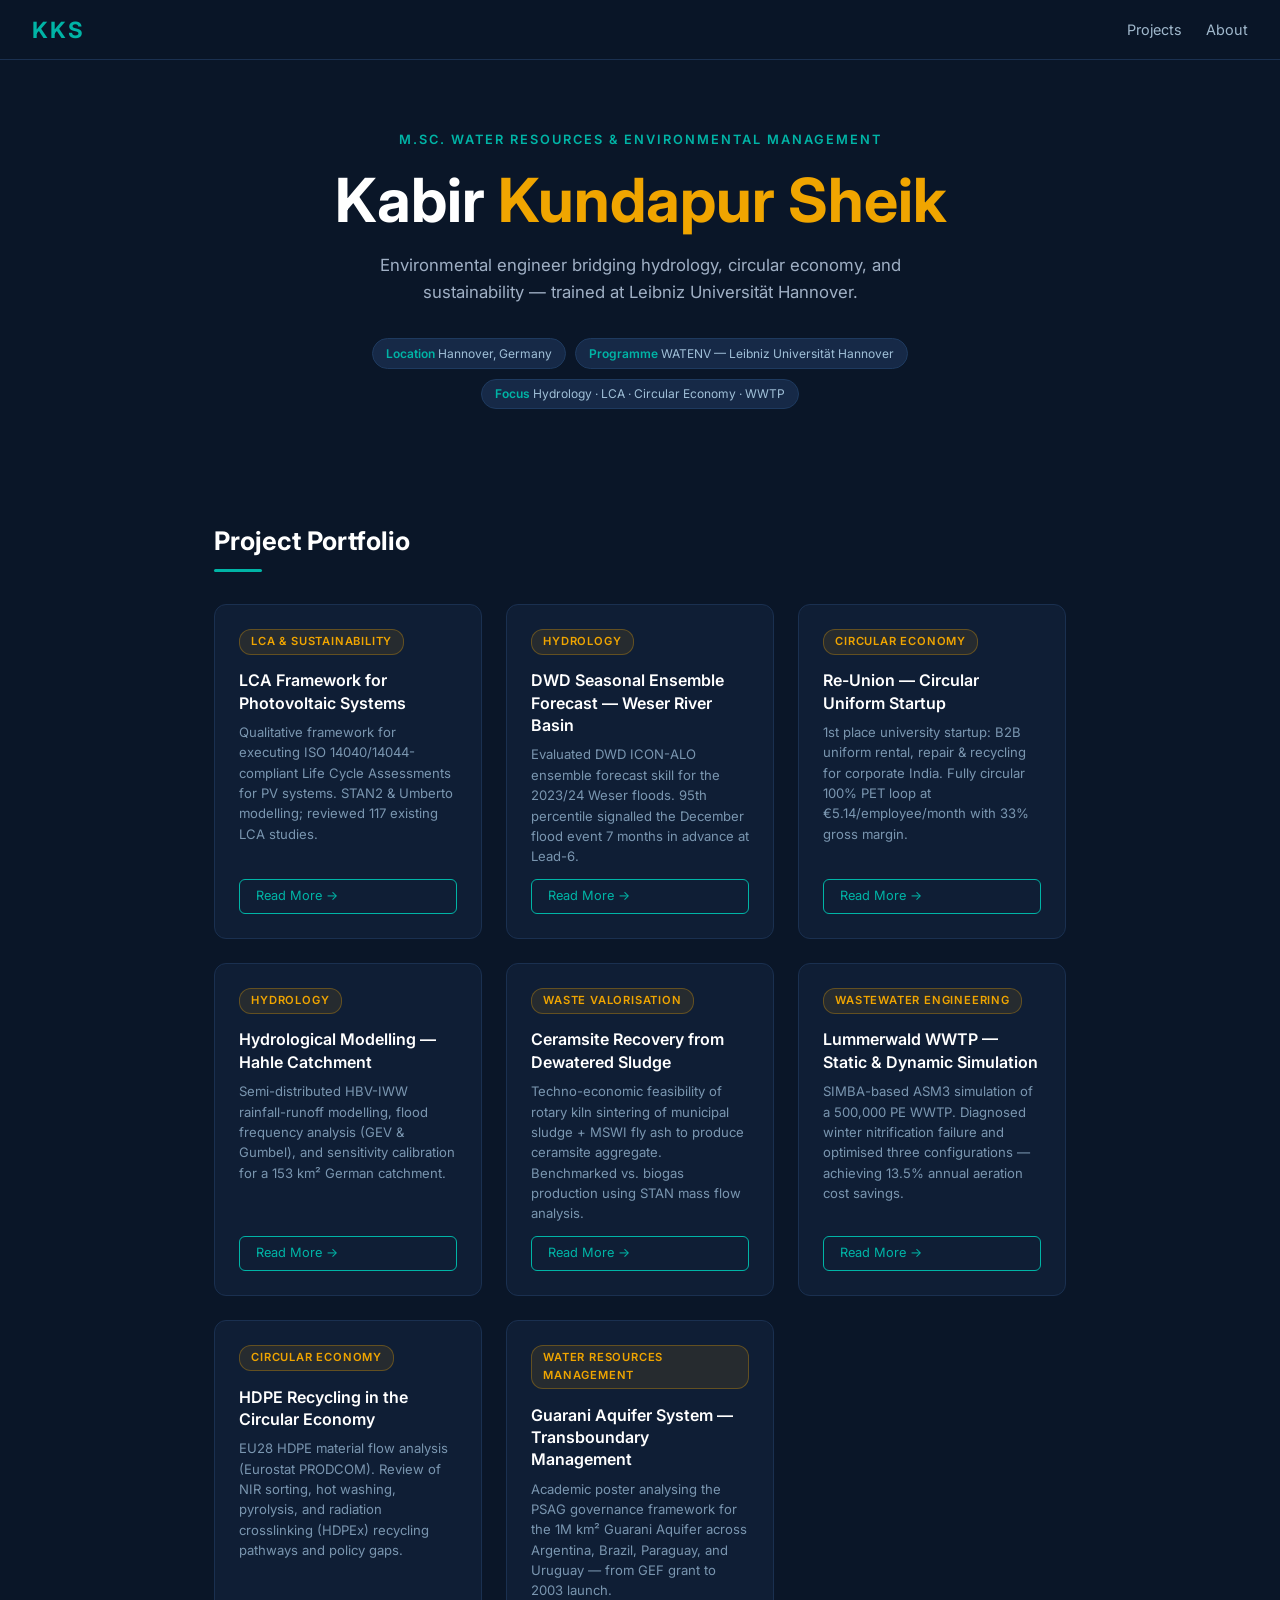
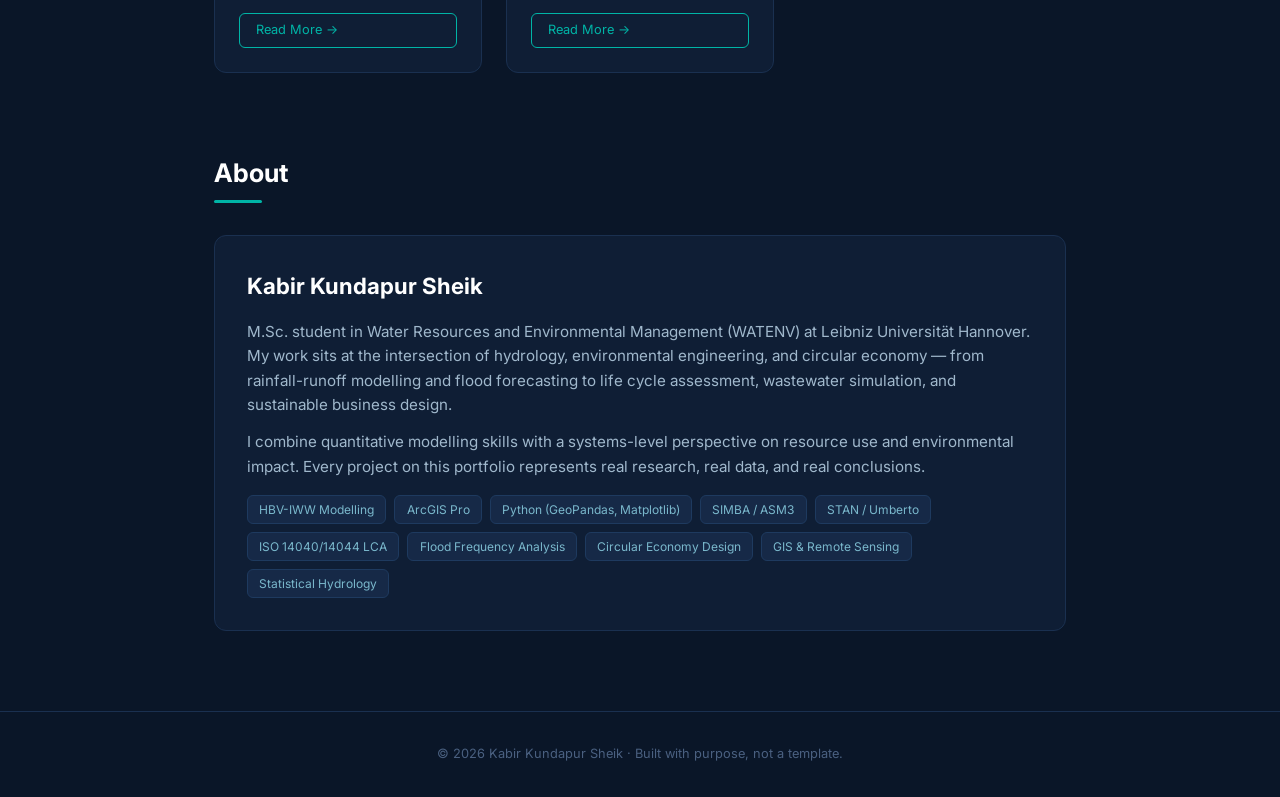
==== index.html @ ed8a861b "add 8 project detail pages" ====
<!DOCTYPE html>
<html lang="en">
<head>
<meta charset="UTF-8">
<meta name="viewport" content="width=device-width, initial-scale=1.0">
<title>Kabir Kundapur Sheik — Portfolio</title>
<link href="https://fonts.googleapis.com/css2?family=Inter:wght@300;400;500;600;700&display=swap" rel="stylesheet">
<style>
*,*::before,*::after{box-sizing:border-box;margin:0;padding:0}
body{background:#0a1628;color:#fff;font-family:'Inter',sans-serif;line-height:1.6}

/* NAV */
nav{position:fixed;top:0;left:0;right:0;z-index:100;background:rgba(10,22,40,0.96);backdrop-filter:blur(10px);border-bottom:1px solid #1a3050;display:flex;align-items:center;justify-content:space-between;padding:0 2rem;height:60px}
.nav-logo{color:#00b4a6;font-size:1.4rem;font-weight:700;text-decoration:none;letter-spacing:2px}
.nav-links{display:flex;gap:1.5rem;list-style:none}
.nav-links a{color:#a0b8cc;text-decoration:none;font-size:.9rem;transition:color .2s}
.nav-links a:hover{color:#00b4a6}

/* HERO */
.hero-section{max-width:900px;margin:0 auto;padding:130px 1.5rem 4rem;text-align:center}
.hero-section .eyebrow{color:#00b4a6;font-size:.8rem;font-weight:600;text-transform:uppercase;letter-spacing:2px;margin-bottom:1rem}
.hero-section h1{font-size:clamp(2.2rem,5vw,3.8rem);font-weight:700;line-height:1.15;margin-bottom:1rem}
.hero-section h1 span{color:#f0a500}
.hero-section .tagline{color:#a0b0c5;font-size:1.05rem;max-width:560px;margin:0 auto 2rem}
.hero-badges{display:flex;flex-wrap:wrap;justify-content:center;gap:.6rem;margin-bottom:3rem}
.badge{background:#162947;border:1px solid #1e3a5f;color:#a0c0d8;font-size:.75rem;padding:.3rem .8rem;border-radius:20px}
.badge span{color:#00b4a6;font-weight:600}

/* SECTION HEADINGS */
.section-wrap{max-width:900px;margin:0 auto;padding:0 1.5rem 5rem}
.section-title{font-size:1.6rem;font-weight:700;color:#fff;margin-bottom:.4rem}
.section-line{width:48px;height:3px;background:#00b4a6;border-radius:2px;margin-bottom:2rem}

/* PROJECT CARDS GRID */
.projects-grid{display:grid;grid-template-columns:repeat(auto-fill,minmax(260px,1fr));gap:1.5rem}
.card{background:#0f1e35;border:1px solid #1a3050;border-radius:12px;padding:1.5rem;display:flex;flex-direction:column;transition:border-color .25s,transform .25s;position:relative;overflow:hidden}
.card::before{content:'';position:absolute;top:0;left:0;width:3px;height:100%;background:#00b4a6;opacity:0;transition:opacity .25s}
.card:hover{border-color:#00b4a6;transform:translateY(-3px)}
.card:hover::before{opacity:1}
.card-pill{display:inline-block;font-size:.7rem;font-weight:600;text-transform:uppercase;letter-spacing:.8px;color:#f0a500;background:rgba(240,165,0,.1);border:1px solid rgba(240,165,0,.3);border-radius:12px;padding:.2rem .7rem;margin-bottom:.9rem;align-self:flex-start}
.card h3{font-size:1rem;font-weight:600;color:#fff;margin-bottom:.5rem;line-height:1.4}
.card p{color:#7a96b0;font-size:.82rem;line-height:1.55;flex:1}
.read-more{color:#00b4a6;border:1px solid #00b4a6;background:transparent;padding:.4rem 1rem;border-radius:6px;font-size:.8rem;text-decoration:none;display:inline-block;margin-top:.75rem;transition:background .2s,color .2s;font-family:'Inter',sans-serif;cursor:pointer}
.read-more:hover{background:#00b4a6;color:#0a1628}

/* ABOUT */
.about-section{max-width:900px;margin:0 auto;padding:0 1.5rem 5rem}
.about-card{background:#0f1e35;border:1px solid #1a3050;border-radius:12px;padding:2rem}
.about-card h2{font-size:1.4rem;font-weight:700;margin-bottom:1rem}
.about-card p{color:#a0b8cc;font-size:.95rem;margin-bottom:.8rem}
.skills-grid{display:flex;flex-wrap:wrap;gap:.5rem;margin-top:1rem}
.skill-tag{background:#162947;border:1px solid #1e3a5f;color:#7ab8cc;font-size:.75rem;padding:.25rem .7rem;border-radius:6px}

/* FOOTER */
footer{text-align:center;color:#4a6080;font-size:.8rem;padding:2rem 1rem;border-top:1px solid #1a3050}

@media(max-width:640px){
  nav{padding:0 1rem}
  .hero-section{padding:100px 1rem 3rem}
  .projects-grid{grid-template-columns:1fr}
  .section-wrap,.about-section{padding-left:1rem;padding-right:1rem}
}
</style>
</head>
<body>

<nav>
  <a href="index.html" class="nav-logo">KKS</a>
  <ul class="nav-links">
    <li><a href="#projects">Projects</a></li>
    <li><a href="#about">About</a></li>
  </ul>
</nav>

<!-- HERO -->
<section class="hero-section">
  <p class="eyebrow">M.Sc. Water Resources &amp; Environmental Management</p>
  <h1>Kabir <span>Kundapur Sheik</span></h1>
  <p class="tagline">Environmental engineer bridging hydrology, circular economy, and sustainability — trained at Leibniz Universität Hannover.</p>
  <div class="hero-badges">
    <span class="badge"><span>Location</span> Hannover, Germany</span>
    <span class="badge"><span>Programme</span> WATENV — Leibniz Universität Hannover</span>
    <span class="badge"><span>Focus</span> Hydrology · LCA · Circular Economy · WWTP</span>
  </div>
</section>

<!-- PROJECTS -->
<section class="section-wrap" id="projects">
  <h2 class="section-title">Project Portfolio</h2>
  <div class="section-line"></div>
  <div class="projects-grid">

    <!-- Card 1: LCA PV -->
    <div class="card">
      <span class="card-pill">LCA &amp; Sustainability</span>
      <h3>LCA Framework for Photovoltaic Systems</h3>
      <p>Qualitative framework for executing ISO 14040/14044-compliant Life Cycle Assessments for PV systems. STAN2 &amp; Umberto modelling; reviewed 117 existing LCA studies.</p>
      <a href="lca-pv.html" class="read-more">Read More →</a>
    </div>

    <!-- Card 2: Weser -->
    <div class="card">
      <span class="card-pill">Hydrology</span>
      <h3>DWD Seasonal Ensemble Forecast — Weser River Basin</h3>
      <p>Evaluated DWD ICON-ALO ensemble forecast skill for the 2023/24 Weser floods. 95th percentile signalled the December flood event 7 months in advance at Lead-6.</p>
      <a href="weser.html" class="read-more">Read More →</a>
    </div>

    <!-- Card 3: Re-Union -->
    <div class="card">
      <span class="card-pill">Circular Economy</span>
      <h3>Re-Union — Circular Uniform Startup</h3>
      <p>1st place university startup: B2B uniform rental, repair &amp; recycling for corporate India. Fully circular 100% PET loop at €5.14/employee/month with 33% gross margin.</p>
      <a href="reunion.html" class="read-more">Read More →</a>
    </div>

    <!-- Card 4: Hahle -->
    <div class="card">
      <span class="card-pill">Hydrology</span>
      <h3>Hydrological Modelling — Hahle Catchment</h3>
      <p>Semi-distributed HBV-IWW rainfall-runoff modelling, flood frequency analysis (GEV &amp; Gumbel), and sensitivity calibration for a 153 km² German catchment.</p>
      <a href="hahle.html" class="read-more">Read More →</a>
    </div>

    <!-- Card 5: Ceramsite -->
    <div class="card">
      <span class="card-pill">Waste Valorisation</span>
      <h3>Ceramsite Recovery from Dewatered Sludge</h3>
      <p>Techno-economic feasibility of rotary kiln sintering of municipal sludge + MSWI fly ash to produce ceramsite aggregate. Benchmarked vs. biogas production using STAN mass flow analysis.</p>
      <a href="ceramsite.html" class="read-more">Read More →</a>
    </div>

    <!-- Card 6: Lummerwald -->
    <div class="card">
      <span class="card-pill">Wastewater Engineering</span>
      <h3>Lummerwald WWTP — Static &amp; Dynamic Simulation</h3>
      <p>SIMBA-based ASM3 simulation of a 500,000 PE WWTP. Diagnosed winter nitrification failure and optimised three configurations — achieving 13.5% annual aeration cost savings.</p>
      <a href="lummerwald.html" class="read-more">Read More →</a>
    </div>

    <!-- Card 7: HDPE -->
    <div class="card">
      <span class="card-pill">Circular Economy</span>
      <h3>HDPE Recycling in the Circular Economy</h3>
      <p>EU28 HDPE material flow analysis (Eurostat PRODCOM). Review of NIR sorting, hot washing, pyrolysis, and radiation crosslinking (HDPEx) recycling pathways and policy gaps.</p>
      <a href="hdpe.html" class="read-more">Read More →</a>
    </div>

    <!-- Card 8: Guarani -->
    <div class="card">
      <span class="card-pill">Water Resources Management</span>
      <h3>Guarani Aquifer System — Transboundary Management</h3>
      <p>Academic poster analysing the PSAG governance framework for the 1M km² Guarani Aquifer across Argentina, Brazil, Paraguay, and Uruguay — from GEF grant to 2003 launch.</p>
      <a href="guarani.html" class="read-more">Read More →</a>
    </div>

  </div>
</section>

<!-- ABOUT -->
<section class="about-section" id="about">
  <h2 class="section-title">About</h2>
  <div class="section-line"></div>
  <div class="about-card">
    <h2>Kabir Kundapur Sheik</h2>
    <p>M.Sc. student in Water Resources and Environmental Management (WATENV) at Leibniz Universität Hannover. My work sits at the intersection of hydrology, environmental engineering, and circular economy — from rainfall-runoff modelling and flood forecasting to life cycle assessment, wastewater simulation, and sustainable business design.</p>
    <p>I combine quantitative modelling skills with a systems-level perspective on resource use and environmental impact. Every project on this portfolio represents real research, real data, and real conclusions.</p>
    <div class="skills-grid">
      <span class="skill-tag">HBV-IWW Modelling</span>
      <span class="skill-tag">ArcGIS Pro</span>
      <span class="skill-tag">Python (GeoPandas, Matplotlib)</span>
      <span class="skill-tag">SIMBA / ASM3</span>
      <span class="skill-tag">STAN / Umberto</span>
      <span class="skill-tag">ISO 14040/14044 LCA</span>
      <span class="skill-tag">Flood Frequency Analysis</span>
      <span class="skill-tag">Circular Economy Design</span>
      <span class="skill-tag">GIS &amp; Remote Sensing</span>
      <span class="skill-tag">Statistical Hydrology</span>
    </div>
  </div>
</section>

<footer>© 2026 Kabir Kundapur Sheik · Built with purpose, not a template.</footer>

</body>
</html>
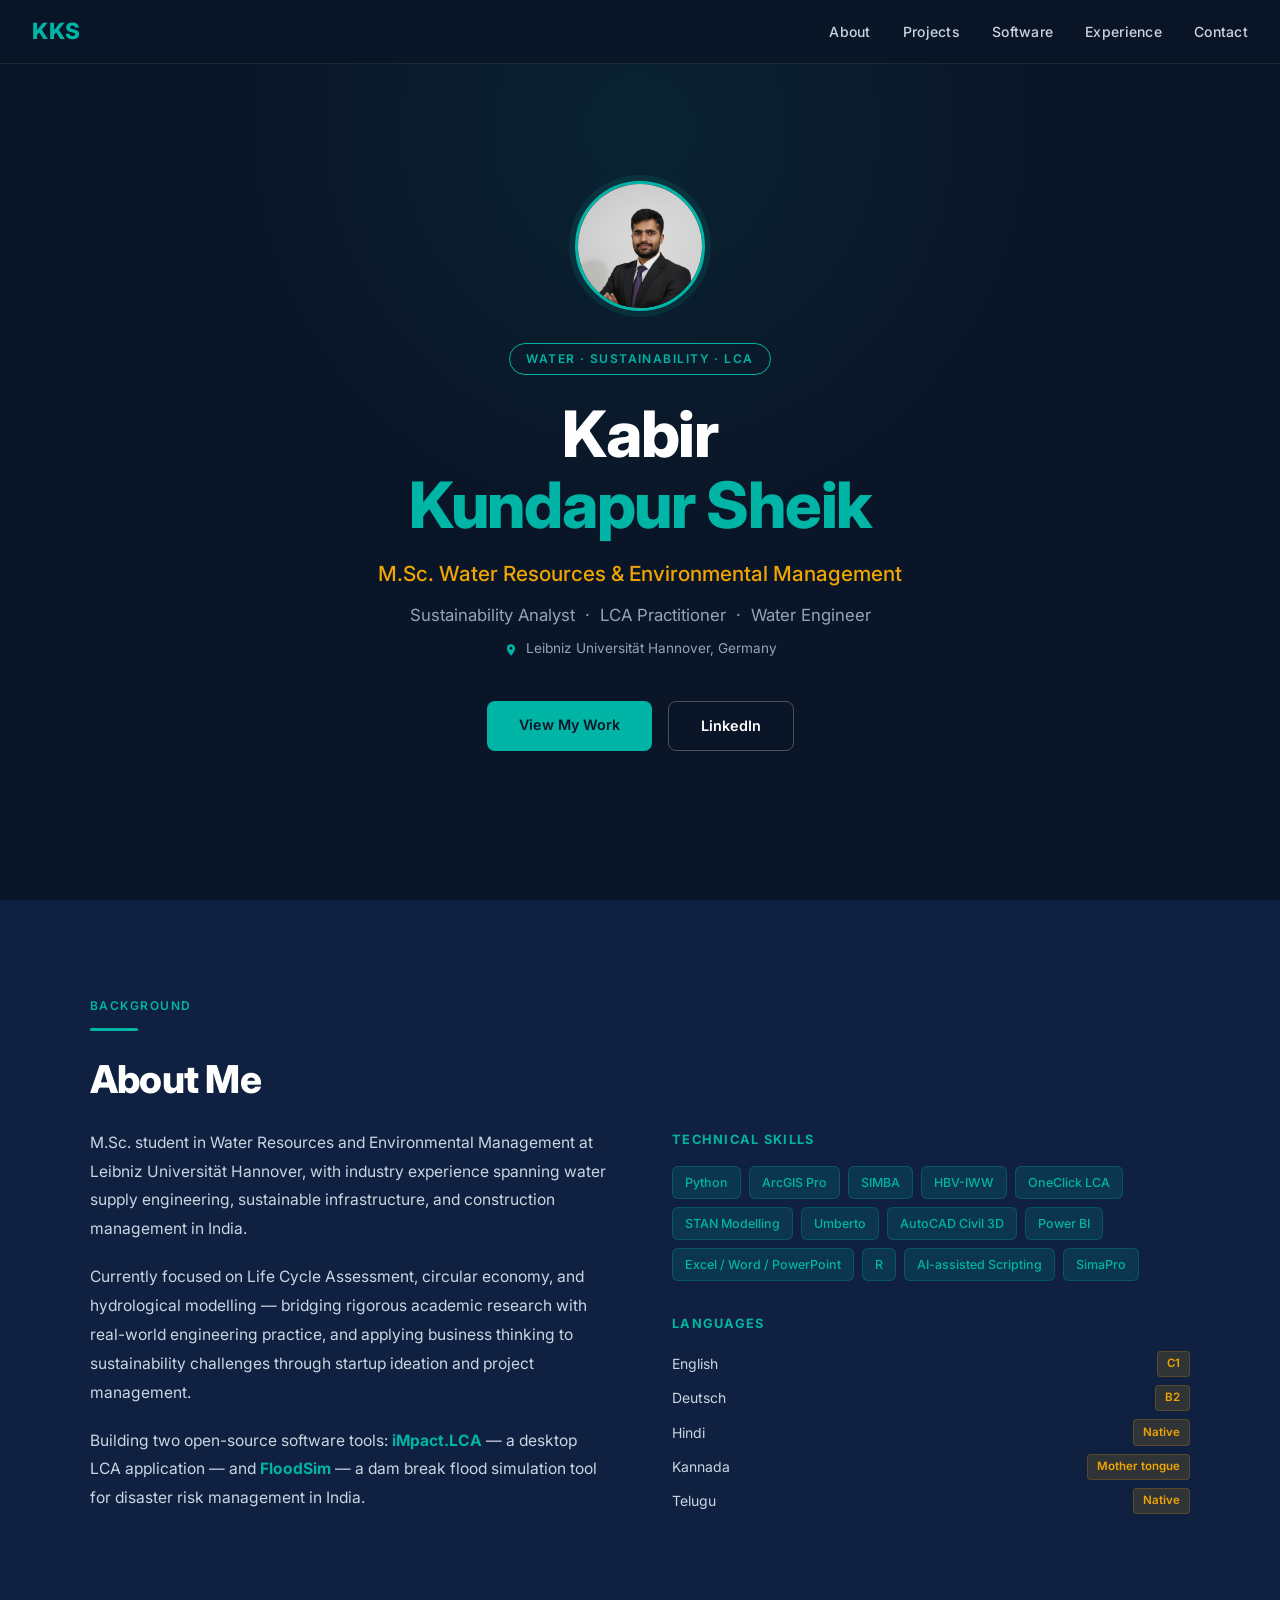
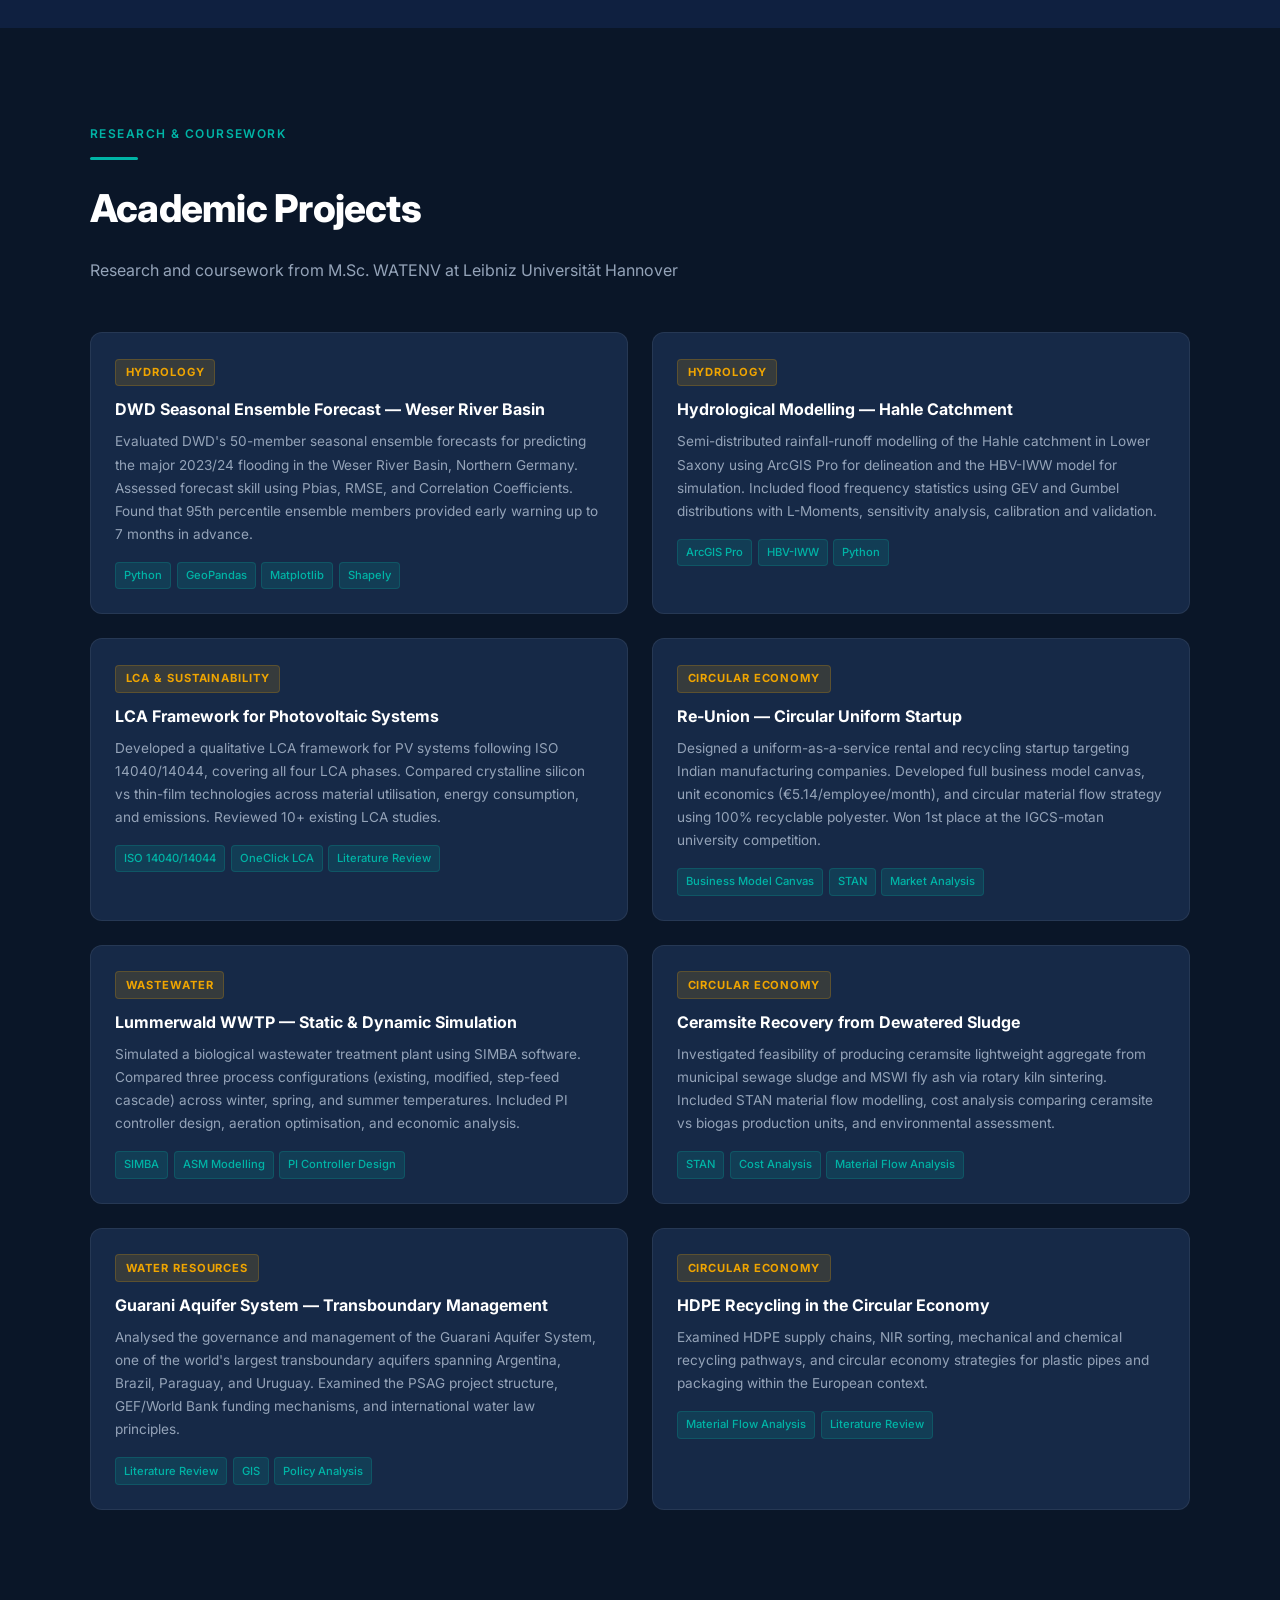
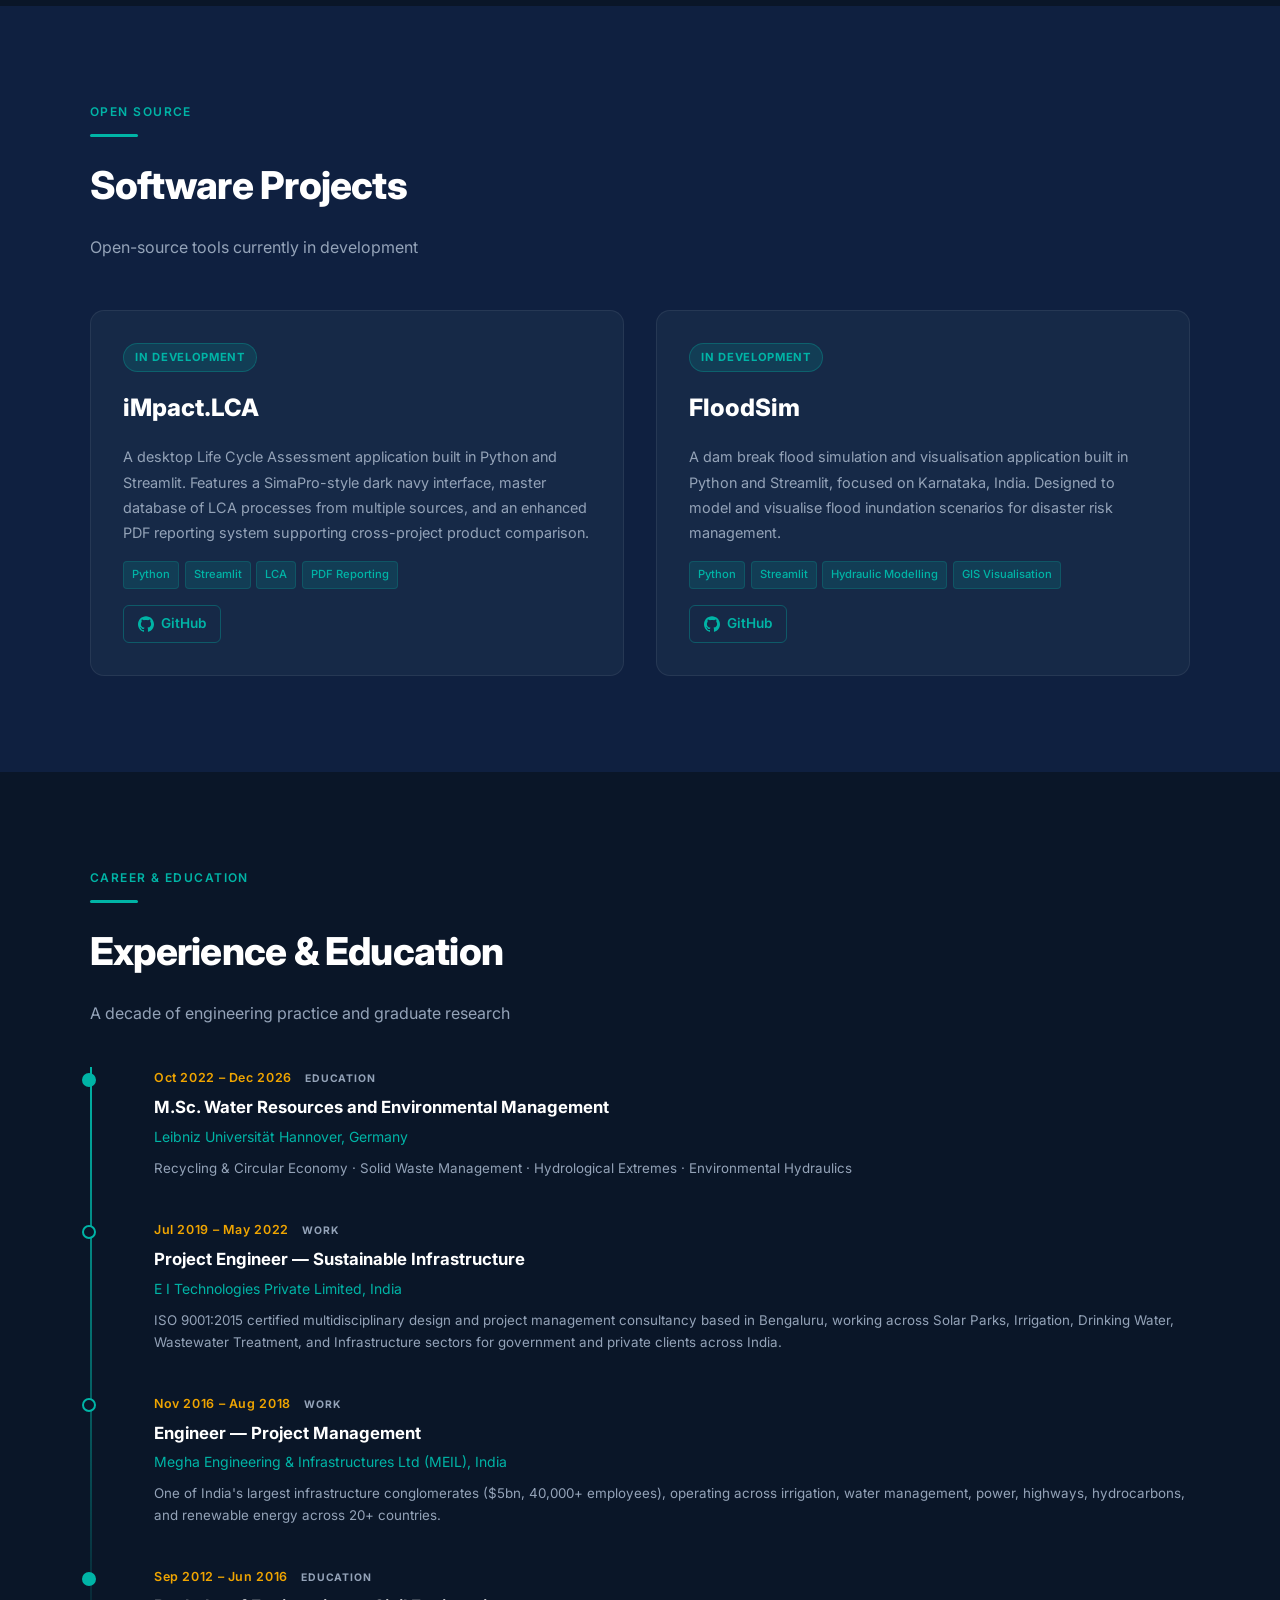
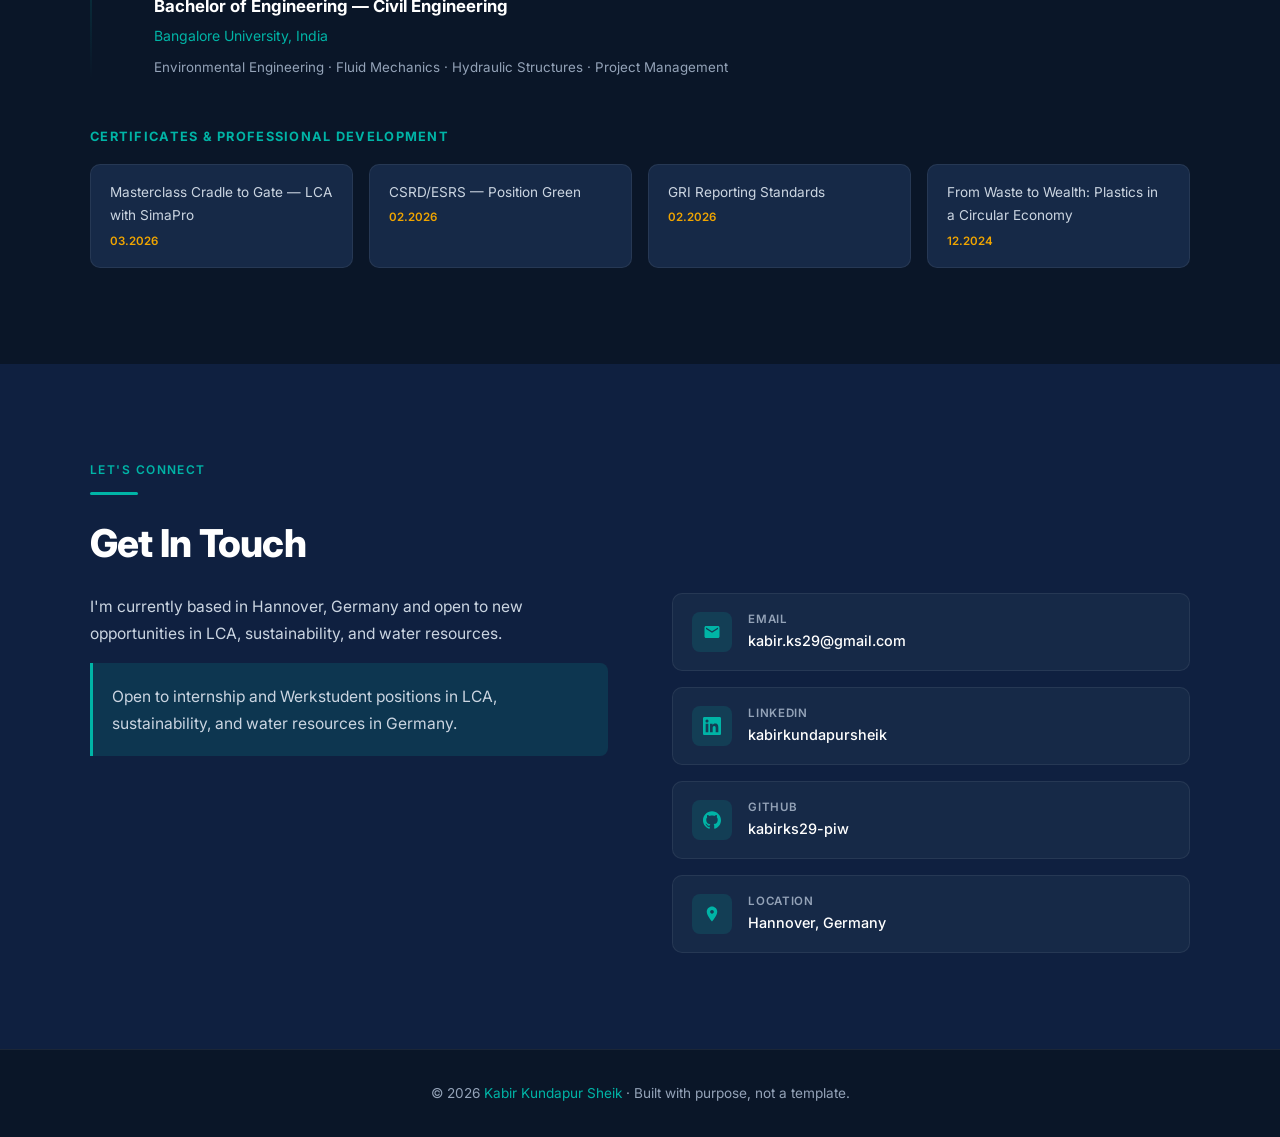
==== commit 162d528b: "restore original portfolio index.html" ====
--- a/index.html
+++ b/index.html
@@ -1,186 +1,1025 @@
 <!DOCTYPE html>
 <html lang="en">
 <head>
-<meta charset="UTF-8">
-<meta name="viewport" content="width=device-width, initial-scale=1.0">
-<title>Kabir Kundapur Sheik — Portfolio</title>
-<link href="https://fonts.googleapis.com/css2?family=Inter:wght@300;400;500;600;700&display=swap" rel="stylesheet">
-<style>
-*,*::before,*::after{box-sizing:border-box;margin:0;padding:0}
-body{background:#0a1628;color:#fff;font-family:'Inter',sans-serif;line-height:1.6}
-
-/* NAV */
-nav{position:fixed;top:0;left:0;right:0;z-index:100;background:rgba(10,22,40,0.96);backdrop-filter:blur(10px);border-bottom:1px solid #1a3050;display:flex;align-items:center;justify-content:space-between;padding:0 2rem;height:60px}
-.nav-logo{color:#00b4a6;font-size:1.4rem;font-weight:700;text-decoration:none;letter-spacing:2px}
-.nav-links{display:flex;gap:1.5rem;list-style:none}
-.nav-links a{color:#a0b8cc;text-decoration:none;font-size:.9rem;transition:color .2s}
-.nav-links a:hover{color:#00b4a6}
-
-/* HERO */
-.hero-section{max-width:900px;margin:0 auto;padding:130px 1.5rem 4rem;text-align:center}
-.hero-section .eyebrow{color:#00b4a6;font-size:.8rem;font-weight:600;text-transform:uppercase;letter-spacing:2px;margin-bottom:1rem}
-.hero-section h1{font-size:clamp(2.2rem,5vw,3.8rem);font-weight:700;line-height:1.15;margin-bottom:1rem}
-.hero-section h1 span{color:#f0a500}
-.hero-section .tagline{color:#a0b0c5;font-size:1.05rem;max-width:560px;margin:0 auto 2rem}
-.hero-badges{display:flex;flex-wrap:wrap;justify-content:center;gap:.6rem;margin-bottom:3rem}
-.badge{background:#162947;border:1px solid #1e3a5f;color:#a0c0d8;font-size:.75rem;padding:.3rem .8rem;border-radius:20px}
-.badge span{color:#00b4a6;font-weight:600}
-
-/* SECTION HEADINGS */
-.section-wrap{max-width:900px;margin:0 auto;padding:0 1.5rem 5rem}
-.section-title{font-size:1.6rem;font-weight:700;color:#fff;margin-bottom:.4rem}
-.section-line{width:48px;height:3px;background:#00b4a6;border-radius:2px;margin-bottom:2rem}
-
-/* PROJECT CARDS GRID */
-.projects-grid{display:grid;grid-template-columns:repeat(auto-fill,minmax(260px,1fr));gap:1.5rem}
-.card{background:#0f1e35;border:1px solid #1a3050;border-radius:12px;padding:1.5rem;display:flex;flex-direction:column;transition:border-color .25s,transform .25s;position:relative;overflow:hidden}
-.card::before{content:'';position:absolute;top:0;left:0;width:3px;height:100%;background:#00b4a6;opacity:0;transition:opacity .25s}
-.card:hover{border-color:#00b4a6;transform:translateY(-3px)}
-.card:hover::before{opacity:1}
-.card-pill{display:inline-block;font-size:.7rem;font-weight:600;text-transform:uppercase;letter-spacing:.8px;color:#f0a500;background:rgba(240,165,0,.1);border:1px solid rgba(240,165,0,.3);border-radius:12px;padding:.2rem .7rem;margin-bottom:.9rem;align-self:flex-start}
-.card h3{font-size:1rem;font-weight:600;color:#fff;margin-bottom:.5rem;line-height:1.4}
-.card p{color:#7a96b0;font-size:.82rem;line-height:1.55;flex:1}
-.read-more{color:#00b4a6;border:1px solid #00b4a6;background:transparent;padding:.4rem 1rem;border-radius:6px;font-size:.8rem;text-decoration:none;display:inline-block;margin-top:.75rem;transition:background .2s,color .2s;font-family:'Inter',sans-serif;cursor:pointer}
-.read-more:hover{background:#00b4a6;color:#0a1628}
-
-/* ABOUT */
-.about-section{max-width:900px;margin:0 auto;padding:0 1.5rem 5rem}
-.about-card{background:#0f1e35;border:1px solid #1a3050;border-radius:12px;padding:2rem}
-.about-card h2{font-size:1.4rem;font-weight:700;margin-bottom:1rem}
-.about-card p{color:#a0b8cc;font-size:.95rem;margin-bottom:.8rem}
-.skills-grid{display:flex;flex-wrap:wrap;gap:.5rem;margin-top:1rem}
-.skill-tag{background:#162947;border:1px solid #1e3a5f;color:#7ab8cc;font-size:.75rem;padding:.25rem .7rem;border-radius:6px}
-
-/* FOOTER */
-footer{text-align:center;color:#4a6080;font-size:.8rem;padding:2rem 1rem;border-top:1px solid #1a3050}
-
-@media(max-width:640px){
-  nav{padding:0 1rem}
-  .hero-section{padding:100px 1rem 3rem}
-  .projects-grid{grid-template-columns:1fr}
-  .section-wrap,.about-section{padding-left:1rem;padding-right:1rem}
-}
-</style>
+  <meta charset="UTF-8" />
+  <meta name="viewport" content="width=device-width, initial-scale=1.0" />
+  <title>Kabir Kundapur Sheik — Portfolio</title>
+  <link rel="preconnect" href="https://fonts.googleapis.com" />
+  <link rel="preconnect" href="https://fonts.gstatic.com" crossorigin />
+  <link href="https://fonts.googleapis.com/css2?family=Inter:wght@300;400;500;600;700;800&display=swap" rel="stylesheet" />
+  <style>
+    *, *::before, *::after { box-sizing: border-box; margin: 0; padding: 0; }
+
+    :root {
+      --navy: #0a1628;
+      --navy-mid: #0f2040;
+      --navy-light: #162947;
+      --teal: #00b4a6;
+      --teal-dim: rgba(0, 180, 166, 0.15);
+      --gold: #f0a500;
+      --gold-dim: rgba(240, 165, 0, 0.15);
+      --white: #ffffff;
+      --gray: #94a3b8;
+      --gray-light: #cbd5e1;
+      --border: rgba(255, 255, 255, 0.07);
+    }
+
+    html { scroll-behavior: smooth; }
+
+    body {
+      font-family: 'Inter', sans-serif;
+      background: var(--navy);
+      color: var(--white);
+      line-height: 1.7;
+      font-size: 16px;
+    }
+
+    /* ── SCROLLBAR ── */
+    ::-webkit-scrollbar { width: 6px; }
+    ::-webkit-scrollbar-track { background: var(--navy); }
+    ::-webkit-scrollbar-thumb { background: var(--teal); border-radius: 3px; }
+
+    /* ── NAV ── */
+    nav {
+      position: fixed;
+      top: 0; left: 0; right: 0;
+      z-index: 100;
+      background: rgba(10, 22, 40, 0.92);
+      backdrop-filter: blur(12px);
+      -webkit-backdrop-filter: blur(12px);
+      border-bottom: 1px solid var(--border);
+      padding: 0 2rem;
+      height: 64px;
+      display: flex;
+      align-items: center;
+      justify-content: space-between;
+    }
+
+    .nav-logo {
+      font-size: 1.4rem;
+      font-weight: 800;
+      color: var(--teal);
+      letter-spacing: 0.05em;
+      text-decoration: none;
+    }
+
+    .nav-links {
+      display: flex;
+      gap: 2rem;
+      list-style: none;
+    }
+
+    .nav-links a {
+      color: var(--gray-light);
+      text-decoration: none;
+      font-size: 0.875rem;
+      font-weight: 500;
+      letter-spacing: 0.02em;
+      transition: color 0.2s;
+    }
+
+    .nav-links a:hover { color: var(--teal); }
+
+    /* ── HERO ── */
+    #hero {
+      min-height: 100vh;
+      display: flex;
+      align-items: center;
+      justify-content: center;
+      text-align: center;
+      padding: 6rem 2rem 4rem;
+      position: relative;
+      overflow: hidden;
+    }
+
+    #hero::before {
+      content: '';
+      position: absolute;
+      top: -30%;
+      left: 50%;
+      transform: translateX(-50%);
+      width: 800px;
+      height: 800px;
+      background: radial-gradient(ellipse, rgba(0, 180, 166, 0.08) 0%, transparent 70%);
+      pointer-events: none;
+    }
+
+    .hero-inner { position: relative; max-width: 760px; }
+
+    .hero-tag {
+      display: inline-block;
+      font-size: 0.75rem;
+      font-weight: 600;
+      letter-spacing: 0.12em;
+      text-transform: uppercase;
+      color: var(--teal);
+      border: 1px solid var(--teal);
+      border-radius: 100px;
+      padding: 0.3rem 1rem;
+      margin-bottom: 1.5rem;
+    }
+
+    .hero-name {
+      font-size: clamp(2.4rem, 6vw, 4rem);
+      font-weight: 800;
+      line-height: 1.1;
+      letter-spacing: -0.02em;
+      margin-bottom: 1rem;
+    }
+
+    .hero-name span { color: var(--teal); }
+
+    .hero-title {
+      font-size: clamp(1rem, 2.5vw, 1.3rem);
+      font-weight: 500;
+      color: var(--gold);
+      margin-bottom: 0.6rem;
+    }
+
+    .hero-subtitle {
+      font-size: clamp(0.9rem, 2vw, 1.05rem);
+      color: var(--gray);
+      margin-bottom: 0.5rem;
+    }
+
+    .hero-location {
+      font-size: 0.85rem;
+      color: var(--gray);
+      margin-bottom: 2.5rem;
+    }
+
+    .hero-location svg {
+      width: 14px; height: 14px;
+      vertical-align: middle;
+      margin-right: 4px;
+      fill: var(--teal);
+    }
+
+    .btn-group { display: flex; gap: 1rem; justify-content: center; flex-wrap: wrap; }
+
+    .btn {
+      display: inline-block;
+      padding: 0.75rem 2rem;
+      border-radius: 8px;
+      font-size: 0.9rem;
+      font-weight: 600;
+      text-decoration: none;
+      transition: all 0.2s;
+      cursor: pointer;
+    }
+
+    .btn-primary {
+      background: var(--teal);
+      color: var(--navy);
+    }
+
+    .btn-primary:hover {
+      background: #00cfc0;
+      transform: translateY(-2px);
+    }
+
+    .btn-outline {
+      background: transparent;
+      color: var(--white);
+      border: 1px solid rgba(255, 255, 255, 0.25);
+    }
+
+    .btn-outline:hover {
+      border-color: var(--teal);
+      color: var(--teal);
+      transform: translateY(-2px);
+    }
+
+    /* ── SECTIONS ── */
+    section { padding: 6rem 2rem; }
+
+    .container { max-width: 1100px; margin: 0 auto; }
+
+    .section-label {
+      font-size: 0.75rem;
+      font-weight: 600;
+      letter-spacing: 0.12em;
+      text-transform: uppercase;
+      color: var(--teal);
+      margin-bottom: 0.75rem;
+    }
+
+    .section-heading {
+      font-size: clamp(1.8rem, 4vw, 2.4rem);
+      font-weight: 800;
+      letter-spacing: -0.02em;
+      margin-bottom: 1rem;
+    }
+
+    .section-sub {
+      color: var(--gray);
+      font-size: 1rem;
+      max-width: 600px;
+      margin-bottom: 3rem;
+    }
+
+    .divider {
+      width: 48px;
+      height: 3px;
+      background: var(--teal);
+      border-radius: 2px;
+      margin-bottom: 1rem;
+    }
+
+    /* ── ABOUT ── */
+    #about { background: var(--navy-mid); }
+
+    .about-grid {
+      display: grid;
+      grid-template-columns: 1fr 1fr;
+      gap: 4rem;
+      align-items: start;
+    }
+
+    .about-text p {
+      color: var(--gray-light);
+      margin-bottom: 1.2rem;
+      font-size: 0.975rem;
+      line-height: 1.85;
+    }
+
+    .about-right {}
+
+    .about-block-title {
+      font-size: 0.8rem;
+      font-weight: 700;
+      letter-spacing: 0.1em;
+      text-transform: uppercase;
+      color: var(--teal);
+      margin-bottom: 1rem;
+    }
+
+    .skills-grid {
+      display: flex;
+      flex-wrap: wrap;
+      gap: 0.5rem;
+      margin-bottom: 2rem;
+    }
+
+    .skill-tag {
+      background: var(--teal-dim);
+      color: var(--teal);
+      border: 1px solid rgba(0, 180, 166, 0.25);
+      font-size: 0.78rem;
+      font-weight: 500;
+      padding: 0.3rem 0.75rem;
+      border-radius: 6px;
+    }
+
+    .lang-list {
+      display: flex;
+      flex-direction: column;
+      gap: 0.5rem;
+    }
+
+    .lang-item {
+      display: flex;
+      justify-content: space-between;
+      align-items: center;
+      font-size: 0.875rem;
+      color: var(--gray-light);
+    }
+
+    .lang-badge {
+      font-size: 0.72rem;
+      font-weight: 600;
+      color: var(--gold);
+      background: var(--gold-dim);
+      border: 1px solid rgba(240, 165, 0, 0.2);
+      padding: 0.15rem 0.55rem;
+      border-radius: 4px;
+    }
+
+    /* ── CARDS ── */
+    .cards-grid {
+      display: grid;
+      grid-template-columns: repeat(2, 1fr);
+      gap: 1.5rem;
+    }
+
+    .card {
+      background: var(--navy-light);
+      border: 1px solid var(--border);
+      border-radius: 12px;
+      padding: 1.5rem;
+      transition: border-color 0.2s, transform 0.2s;
+    }
+
+    .card:hover {
+      border-color: rgba(0, 180, 166, 0.35);
+      transform: translateY(-3px);
+    }
+
+    .card-tag {
+      display: inline-block;
+      font-size: 0.7rem;
+      font-weight: 700;
+      letter-spacing: 0.08em;
+      text-transform: uppercase;
+      color: var(--gold);
+      background: var(--gold-dim);
+      border: 1px solid rgba(240, 165, 0, 0.2);
+      padding: 0.2rem 0.6rem;
+      border-radius: 4px;
+      margin-bottom: 0.75rem;
+    }
+
+    .card-title {
+      font-size: 1rem;
+      font-weight: 700;
+      margin-bottom: 0.6rem;
+      line-height: 1.4;
+      color: var(--white);
+    }
+
+    .card-desc {
+      font-size: 0.85rem;
+      color: var(--gray);
+      line-height: 1.7;
+      margin-bottom: 1rem;
+    }
+
+    .tool-tags {
+      display: flex;
+      flex-wrap: wrap;
+      gap: 0.35rem;
+    }
+
+    .tool-tag {
+      font-size: 0.7rem;
+      font-weight: 500;
+      color: var(--teal);
+      background: var(--teal-dim);
+      border: 1px solid rgba(0, 180, 166, 0.2);
+      padding: 0.2rem 0.5rem;
+      border-radius: 4px;
+    }
+
+    /* ── SOFTWARE ── */
+    #software { background: var(--navy-mid); }
+
+    .software-grid {
+      display: grid;
+      grid-template-columns: 1fr 1fr;
+      gap: 2rem;
+    }
+
+    .software-card {
+      background: var(--navy-light);
+      border: 1px solid var(--border);
+      border-radius: 14px;
+      padding: 2rem;
+      transition: border-color 0.2s, transform 0.2s;
+      display: flex;
+      flex-direction: column;
+      gap: 1rem;
+    }
+
+    .software-card:hover {
+      border-color: rgba(0, 180, 166, 0.4);
+      transform: translateY(-4px);
+    }
+
+    .status-badge {
+      display: inline-block;
+      font-size: 0.7rem;
+      font-weight: 700;
+      letter-spacing: 0.06em;
+      text-transform: uppercase;
+      color: var(--teal);
+      background: var(--teal-dim);
+      border: 1px solid rgba(0, 180, 166, 0.3);
+      padding: 0.25rem 0.7rem;
+      border-radius: 100px;
+      width: fit-content;
+    }
+
+    .software-card h3 {
+      font-size: 1.5rem;
+      font-weight: 800;
+      color: var(--white);
+    }
+
+    .software-card p {
+      font-size: 0.9rem;
+      color: var(--gray);
+      line-height: 1.75;
+      flex: 1;
+    }
+
+    .software-footer {
+      display: flex;
+      align-items: center;
+      justify-content: space-between;
+      flex-wrap: wrap;
+      gap: 0.75rem;
+    }
+
+    .software-link {
+      display: inline-flex;
+      align-items: center;
+      gap: 0.4rem;
+      font-size: 0.85rem;
+      font-weight: 600;
+      color: var(--teal);
+      text-decoration: none;
+      border: 1px solid rgba(0, 180, 166, 0.35);
+      padding: 0.4rem 0.9rem;
+      border-radius: 6px;
+      transition: background 0.2s;
+    }
+
+    .software-link:hover { background: var(--teal-dim); }
+
+    /* ── TIMELINE ── */
+    #experience { background: var(--navy); }
+
+    .timeline {
+      position: relative;
+      padding-left: 2rem;
+      margin-bottom: 3rem;
+    }
+
+    .timeline::before {
+      content: '';
+      position: absolute;
+      left: 0;
+      top: 0; bottom: 0;
+      width: 2px;
+      background: linear-gradient(to bottom, var(--teal), transparent);
+    }
+
+    .timeline-item {
+      position: relative;
+      padding: 0 0 2.5rem 2rem;
+    }
+
+    .timeline-item:last-child { padding-bottom: 0; }
+
+    .timeline-dot {
+      position: absolute;
+      left: -2.5rem;
+      top: 0.35rem;
+      width: 14px;
+      height: 14px;
+      border-radius: 50%;
+      border: 2px solid var(--teal);
+      background: var(--navy);
+    }
+
+    .timeline-dot.education { background: var(--teal); }
+
+    .timeline-date {
+      font-size: 0.78rem;
+      font-weight: 600;
+      color: var(--gold);
+      letter-spacing: 0.05em;
+      margin-bottom: 0.3rem;
+    }
+
+    .timeline-type {
+      display: inline-block;
+      font-size: 0.65rem;
+      font-weight: 700;
+      letter-spacing: 0.08em;
+      text-transform: uppercase;
+      margin-left: 0.6rem;
+      color: var(--gray);
+    }
+
+    .timeline-title {
+      font-size: 1.05rem;
+      font-weight: 700;
+      color: var(--white);
+      margin-bottom: 0.2rem;
+    }
+
+    .timeline-org {
+      font-size: 0.875rem;
+      color: var(--teal);
+      margin-bottom: 0.5rem;
+    }
+
+    .timeline-detail {
+      font-size: 0.835rem;
+      color: var(--gray);
+      line-height: 1.65;
+    }
+
+    /* ── CERTS ── */
+    .certs-heading {
+      font-size: 0.8rem;
+      font-weight: 700;
+      letter-spacing: 0.1em;
+      text-transform: uppercase;
+      color: var(--teal);
+      margin-bottom: 1rem;
+    }
+
+    .certs-grid {
+      display: grid;
+      grid-template-columns: repeat(auto-fill, minmax(220px, 1fr));
+      gap: 1rem;
+    }
+
+    .cert-card {
+      background: var(--navy-light);
+      border: 1px solid var(--border);
+      border-radius: 10px;
+      padding: 1rem 1.2rem;
+      font-size: 0.85rem;
+      color: var(--gray-light);
+      transition: border-color 0.2s;
+    }
+
+    .cert-card:hover { border-color: rgba(0, 180, 166, 0.3); }
+
+    .cert-date {
+      font-size: 0.72rem;
+      color: var(--gold);
+      font-weight: 600;
+      margin-top: 0.3rem;
+    }
+
+    /* ── CONTACT ── */
+    #contact { background: var(--navy-mid); }
+
+    .contact-inner {
+      display: grid;
+      grid-template-columns: 1fr 1fr;
+      gap: 4rem;
+      align-items: start;
+    }
+
+    .contact-note {
+      font-size: 0.975rem;
+      color: var(--gray-light);
+      line-height: 1.75;
+      margin-top: 1rem;
+      padding: 1.2rem;
+      background: var(--teal-dim);
+      border-left: 3px solid var(--teal);
+      border-radius: 0 8px 8px 0;
+    }
+
+    .contact-links {
+      display: flex;
+      flex-direction: column;
+      gap: 1rem;
+    }
+
+    .contact-item {
+      display: flex;
+      align-items: center;
+      gap: 1rem;
+      padding: 1rem 1.2rem;
+      background: var(--navy-light);
+      border: 1px solid var(--border);
+      border-radius: 10px;
+      text-decoration: none;
+      transition: border-color 0.2s, transform 0.2s;
+    }
+
+    .contact-item:hover {
+      border-color: rgba(0, 180, 166, 0.4);
+      transform: translateX(4px);
+    }
+
+    .contact-icon {
+      width: 40px; height: 40px;
+      background: var(--teal-dim);
+      border-radius: 8px;
+      display: flex;
+      align-items: center;
+      justify-content: center;
+      flex-shrink: 0;
+    }
+
+    .contact-icon svg {
+      width: 18px; height: 18px;
+      fill: var(--teal);
+    }
+
+    .contact-label {
+      font-size: 0.72rem;
+      font-weight: 600;
+      letter-spacing: 0.06em;
+      text-transform: uppercase;
+      color: var(--gray);
+    }
+
+    .contact-value {
+      font-size: 0.9rem;
+      font-weight: 500;
+      color: var(--white);
+    }
+
+    /* ── FOOTER ── */
+    footer {
+      background: var(--navy);
+      border-top: 1px solid var(--border);
+      text-align: center;
+      padding: 2rem;
+      font-size: 0.85rem;
+      color: var(--gray);
+    }
+
+    footer span { color: var(--teal); }
+
+    /* ── RESPONSIVE ── */
+    @media (max-width: 768px) {
+      nav { padding: 0 1.2rem; }
+
+      .nav-links { gap: 1.2rem; }
+
+      .nav-links a { font-size: 0.8rem; }
+
+      section { padding: 4rem 1.2rem; }
+
+      .about-grid,
+      .contact-inner { grid-template-columns: 1fr; gap: 2.5rem; }
+
+      .cards-grid,
+      .software-grid { grid-template-columns: 1fr; }
+
+      .timeline { padding-left: 1.5rem; }
+
+      .timeline-item { padding-left: 1.5rem; }
+
+      .timeline-dot { left: -2rem; }
+    }
+
+    @media (max-width: 480px) {
+      .nav-links { display: none; }
+
+      .hero-name { font-size: 2rem; }
+    }
+  </style>
 </head>
 <body>
 
-<nav>
-  <a href="index.html" class="nav-logo">KKS</a>
-  <ul class="nav-links">
-    <li><a href="#projects">Projects</a></li>
-    <li><a href="#about">About</a></li>
-  </ul>
-</nav>
-
-<!-- HERO -->
-<section class="hero-section">
-  <p class="eyebrow">M.Sc. Water Resources &amp; Environmental Management</p>
-  <h1>Kabir <span>Kundapur Sheik</span></h1>
-  <p class="tagline">Environmental engineer bridging hydrology, circular economy, and sustainability — trained at Leibniz Universität Hannover.</p>
-  <div class="hero-badges">
-    <span class="badge"><span>Location</span> Hannover, Germany</span>
-    <span class="badge"><span>Programme</span> WATENV — Leibniz Universität Hannover</span>
-    <span class="badge"><span>Focus</span> Hydrology · LCA · Circular Economy · WWTP</span>
-  </div>
-</section>
-
-<!-- PROJECTS -->
-<section class="section-wrap" id="projects">
-  <h2 class="section-title">Project Portfolio</h2>
-  <div class="section-line"></div>
-  <div class="projects-grid">
-
-    <!-- Card 1: LCA PV -->
-    <div class="card">
-      <span class="card-pill">LCA &amp; Sustainability</span>
-      <h3>LCA Framework for Photovoltaic Systems</h3>
-      <p>Qualitative framework for executing ISO 14040/14044-compliant Life Cycle Assessments for PV systems. STAN2 &amp; Umberto modelling; reviewed 117 existing LCA studies.</p>
-      <a href="lca-pv.html" class="read-more">Read More →</a>
+  <!-- ── NAV ── -->
+  <nav>
+    <a href="#hero" class="nav-logo">KKS</a>
+    <ul class="nav-links">
+      <li><a href="#about">About</a></li>
+      <li><a href="#projects">Projects</a></li>
+      <li><a href="#software">Software</a></li>
+      <li><a href="#experience">Experience</a></li>
+      <li><a href="#contact">Contact</a></li>
+    </ul>
+  </nav>
+
+  <!-- ── HERO ── -->
+  <section id="hero">
+    <div class="hero-inner">
+      <div style="margin-bottom:1.5rem;">
+        <img src="Perplexity.png" alt="Kabir Kundapur Sheik" style="width:130px;height:130px;border-radius:50%;object-fit:cover;object-position:center top;border:3px solid var(--teal);box-shadow:0 0 0 6px rgba(0,180,166,0.12);" />
+      </div>
+      <div class="hero-tag">Water · Sustainability · LCA</div>
+      <h1 class="hero-name">Kabir<br><span>Kundapur Sheik</span></h1>
+      <p class="hero-title">M.Sc. Water Resources &amp; Environmental Management</p>
+      <p class="hero-subtitle">Sustainability Analyst &nbsp;·&nbsp; LCA Practitioner &nbsp;·&nbsp; Water Engineer</p>
+      <p class="hero-location">
+        <svg viewBox="0 0 24 24" xmlns="http://www.w3.org/2000/svg"><path d="M12 2C8.13 2 5 5.13 5 9c0 5.25 7 13 7 13s7-7.75 7-13c0-3.87-3.13-7-7-7zm0 9.5c-1.38 0-2.5-1.12-2.5-2.5s1.12-2.5 2.5-2.5 2.5 1.12 2.5 2.5-1.12 2.5-2.5 2.5z"/></svg>
+        Leibniz Universität Hannover, Germany
+      </p>
+      <div class="btn-group">
+        <a href="#projects" class="btn btn-primary">View My Work</a>
+        <a href="https://www.linkedin.com/in/kabirkundapursheik/" target="_blank" rel="noopener" class="btn btn-outline">LinkedIn</a>
+      </div>
     </div>
-
-    <!-- Card 2: Weser -->
-    <div class="card">
-      <span class="card-pill">Hydrology</span>
-      <h3>DWD Seasonal Ensemble Forecast — Weser River Basin</h3>
-      <p>Evaluated DWD ICON-ALO ensemble forecast skill for the 2023/24 Weser floods. 95th percentile signalled the December flood event 7 months in advance at Lead-6.</p>
-      <a href="weser.html" class="read-more">Read More →</a>
+  </section>
+
+  <!-- ── ABOUT ── -->
+  <section id="about">
+    <div class="container">
+      <p class="section-label">Background</p>
+      <div class="divider"></div>
+      <h2 class="section-heading">About Me</h2>
+      <div class="about-grid">
+        <div class="about-text">
+          <p>M.Sc. student in Water Resources and Environmental Management at Leibniz Universität Hannover, with industry experience spanning water supply engineering, sustainable infrastructure, and construction management in India.</p>
+          <p>Currently focused on Life Cycle Assessment, circular economy, and hydrological modelling — bridging rigorous academic research with real-world engineering practice, and applying business thinking to sustainability challenges through startup ideation and project management.</p>
+          <p>Building two open-source software tools: <strong style="color:var(--teal)">iMpact.LCA</strong> — a desktop LCA application — and <strong style="color:var(--teal)">FloodSim</strong> — a dam break flood simulation tool for disaster risk management in India.</p>
+        </div>
+        <div class="about-right">
+          <p class="about-block-title">Technical Skills</p>
+          <div class="skills-grid">
+            <span class="skill-tag">Python</span>
+            <span class="skill-tag">ArcGIS Pro</span>
+            <span class="skill-tag">SIMBA</span>
+            <span class="skill-tag">HBV-IWW</span>
+            <span class="skill-tag">OneClick LCA</span>
+            <span class="skill-tag">STAN Modelling</span>
+            <span class="skill-tag">Umberto</span>
+            <span class="skill-tag">AutoCAD Civil 3D</span>
+            <span class="skill-tag">Power BI</span>
+            <span class="skill-tag">Excel / Word / PowerPoint</span>
+            <span class="skill-tag">R</span>
+            <span class="skill-tag">AI-assisted Scripting</span>
+            <span class="skill-tag">SimaPro</span>
+          </div>
+          <p class="about-block-title">Languages</p>
+          <div class="lang-list">
+            <div class="lang-item"><span>English</span><span class="lang-badge">C1</span></div>
+            <div class="lang-item"><span>Deutsch</span><span class="lang-badge">B2</span></div>
+            <div class="lang-item"><span>Hindi</span><span class="lang-badge">Native</span></div>
+            <div class="lang-item"><span>Kannada</span><span class="lang-badge">Mother tongue</span></div>
+            <div class="lang-item"><span>Telugu</span><span class="lang-badge">Native</span></div>
+          </div>
+        </div>
+      </div>
     </div>
-
-    <!-- Card 3: Re-Union -->
-    <div class="card">
-      <span class="card-pill">Circular Economy</span>
-      <h3>Re-Union — Circular Uniform Startup</h3>
-      <p>1st place university startup: B2B uniform rental, repair &amp; recycling for corporate India. Fully circular 100% PET loop at €5.14/employee/month with 33% gross margin.</p>
-      <a href="reunion.html" class="read-more">Read More →</a>
+  </section>
+
+  <!-- ── PROJECTS ── -->
+  <section id="projects">
+    <div class="container">
+      <p class="section-label">Research &amp; Coursework</p>
+      <div class="divider"></div>
+      <h2 class="section-heading">Academic Projects</h2>
+      <p class="section-sub">Research and coursework from M.Sc. WATENV at Leibniz Universität Hannover</p>
+      <div class="cards-grid">
+
+        <div class="card">
+          <span class="card-tag">Hydrology</span>
+          <h3 class="card-title">DWD Seasonal Ensemble Forecast — Weser River Basin</h3>
+          <p class="card-desc">Evaluated DWD's 50-member seasonal ensemble forecasts for predicting the major 2023/24 flooding in the Weser River Basin, Northern Germany. Assessed forecast skill using Pbias, RMSE, and Correlation Coefficients. Found that 95th percentile ensemble members provided early warning up to 7 months in advance.</p>
+          <div class="tool-tags">
+            <span class="tool-tag">Python</span>
+            <span class="tool-tag">GeoPandas</span>
+            <span class="tool-tag">Matplotlib</span>
+            <span class="tool-tag">Shapely</span>
+          </div>
+        </div>
+
+        <div class="card">
+          <span class="card-tag">Hydrology</span>
+          <h3 class="card-title">Hydrological Modelling — Hahle Catchment</h3>
+          <p class="card-desc">Semi-distributed rainfall-runoff modelling of the Hahle catchment in Lower Saxony using ArcGIS Pro for delineation and the HBV-IWW model for simulation. Included flood frequency statistics using GEV and Gumbel distributions with L-Moments, sensitivity analysis, calibration and validation.</p>
+          <div class="tool-tags">
+            <span class="tool-tag">ArcGIS Pro</span>
+            <span class="tool-tag">HBV-IWW</span>
+            <span class="tool-tag">Python</span>
+          </div>
+        </div>
+
+        <div class="card">
+          <span class="card-tag">LCA &amp; Sustainability</span>
+          <h3 class="card-title">LCA Framework for Photovoltaic Systems</h3>
+          <p class="card-desc">Developed a qualitative LCA framework for PV systems following ISO 14040/14044, covering all four LCA phases. Compared crystalline silicon vs thin-film technologies across material utilisation, energy consumption, and emissions. Reviewed 10+ existing LCA studies.</p>
+          <div class="tool-tags">
+            <span class="tool-tag">ISO 14040/14044</span>
+            <span class="tool-tag">OneClick LCA</span>
+            <span class="tool-tag">Literature Review</span>
+          </div>
+        </div>
+
+        <div class="card">
+          <span class="card-tag">Circular Economy</span>
+          <h3 class="card-title">Re-Union — Circular Uniform Startup</h3>
+          <p class="card-desc">Designed a uniform-as-a-service rental and recycling startup targeting Indian manufacturing companies. Developed full business model canvas, unit economics (€5.14/employee/month), and circular material flow strategy using 100% recyclable polyester. Won 1st place at the IGCS-motan university competition.</p>
+          <div class="tool-tags">
+            <span class="tool-tag">Business Model Canvas</span>
+            <span class="tool-tag">STAN</span>
+            <span class="tool-tag">Market Analysis</span>
+          </div>
+        </div>
+
+        <div class="card">
+          <span class="card-tag">Wastewater</span>
+          <h3 class="card-title">Lummerwald WWTP — Static &amp; Dynamic Simulation</h3>
+          <p class="card-desc">Simulated a biological wastewater treatment plant using SIMBA software. Compared three process configurations (existing, modified, step-feed cascade) across winter, spring, and summer temperatures. Included PI controller design, aeration optimisation, and economic analysis.</p>
+          <div class="tool-tags">
+            <span class="tool-tag">SIMBA</span>
+            <span class="tool-tag">ASM Modelling</span>
+            <span class="tool-tag">PI Controller Design</span>
+          </div>
+        </div>
+
+        <div class="card">
+          <span class="card-tag">Circular Economy</span>
+          <h3 class="card-title">Ceramsite Recovery from Dewatered Sludge</h3>
+          <p class="card-desc">Investigated feasibility of producing ceramsite lightweight aggregate from municipal sewage sludge and MSWI fly ash via rotary kiln sintering. Included STAN material flow modelling, cost analysis comparing ceramsite vs biogas production units, and environmental assessment.</p>
+          <div class="tool-tags">
+            <span class="tool-tag">STAN</span>
+            <span class="tool-tag">Cost Analysis</span>
+            <span class="tool-tag">Material Flow Analysis</span>
+          </div>
+        </div>
+
+        <div class="card">
+          <span class="card-tag">Water Resources</span>
+          <h3 class="card-title">Guarani Aquifer System — Transboundary Management</h3>
+          <p class="card-desc">Analysed the governance and management of the Guarani Aquifer System, one of the world's largest transboundary aquifers spanning Argentina, Brazil, Paraguay, and Uruguay. Examined the PSAG project structure, GEF/World Bank funding mechanisms, and international water law principles.</p>
+          <div class="tool-tags">
+            <span class="tool-tag">Literature Review</span>
+            <span class="tool-tag">GIS</span>
+            <span class="tool-tag">Policy Analysis</span>
+          </div>
+        </div>
+
+        <div class="card">
+          <span class="card-tag">Circular Economy</span>
+          <h3 class="card-title">HDPE Recycling in the Circular Economy</h3>
+          <p class="card-desc">Examined HDPE supply chains, NIR sorting, mechanical and chemical recycling pathways, and circular economy strategies for plastic pipes and packaging within the European context.</p>
+          <div class="tool-tags">
+            <span class="tool-tag">Material Flow Analysis</span>
+            <span class="tool-tag">Literature Review</span>
+          </div>
+        </div>
+
+      </div>
     </div>
-
-    <!-- Card 4: Hahle -->
-    <div class="card">
-      <span class="card-pill">Hydrology</span>
-      <h3>Hydrological Modelling — Hahle Catchment</h3>
-      <p>Semi-distributed HBV-IWW rainfall-runoff modelling, flood frequency analysis (GEV &amp; Gumbel), and sensitivity calibration for a 153 km² German catchment.</p>
-      <a href="hahle.html" class="read-more">Read More →</a>
+  </section>
+
+  <!-- ── SOFTWARE ── -->
+  <section id="software">
+    <div class="container">
+      <p class="section-label">Open Source</p>
+      <div class="divider"></div>
+      <h2 class="section-heading">Software Projects</h2>
+      <p class="section-sub">Open-source tools currently in development</p>
+      <div class="software-grid">
+
+        <div class="software-card">
+          <span class="status-badge">In Development</span>
+          <h3>iMpact.LCA</h3>
+          <p>A desktop Life Cycle Assessment application built in Python and Streamlit. Features a SimaPro-style dark navy interface, master database of LCA processes from multiple sources, and an enhanced PDF reporting system supporting cross-project product comparison.</p>
+          <div class="tool-tags" style="flex-wrap:wrap;display:flex;gap:0.35rem;">
+            <span class="tool-tag">Python</span>
+            <span class="tool-tag">Streamlit</span>
+            <span class="tool-tag">LCA</span>
+            <span class="tool-tag">PDF Reporting</span>
+          </div>
+          <div class="software-footer">
+            <a href="#" class="software-link">
+              <svg width="16" height="16" viewBox="0 0 24 24" fill="currentColor"><path d="M12 .297c-6.63 0-12 5.373-12 12 0 5.303 3.438 9.8 8.205 11.385.6.113.82-.258.82-.577 0-.285-.01-1.04-.015-2.04-3.338.724-4.042-1.61-4.042-1.61C4.422 18.07 3.633 17.7 3.633 17.7c-1.087-.744.084-.729.084-.729 1.205.084 1.838 1.236 1.838 1.236 1.07 1.835 2.809 1.305 3.495.998.108-.776.417-1.305.76-1.605-2.665-.3-5.466-1.332-5.466-5.93 0-1.31.465-2.38 1.235-3.22-.135-.303-.54-1.523.105-3.176 0 0 1.005-.322 3.3 1.23.96-.267 1.98-.399 3-.405 1.02.006 2.04.138 3 .405 2.28-1.552 3.285-1.23 3.285-1.23.645 1.653.24 2.873.12 3.176.765.84 1.23 1.91 1.23 3.22 0 4.61-2.805 5.625-5.475 5.92.42.36.81 1.096.81 2.22 0 1.606-.015 2.896-.015 3.286 0 .315.21.69.825.57C20.565 22.092 24 17.592 24 12.297c0-6.627-5.373-12-12-12"/></svg>
+              GitHub
+            </a>
+          </div>
+        </div>
+
+        <div class="software-card">
+          <span class="status-badge">In Development</span>
+          <h3>FloodSim</h3>
+          <p>A dam break flood simulation and visualisation application built in Python and Streamlit, focused on Karnataka, India. Designed to model and visualise flood inundation scenarios for disaster risk management.</p>
+          <div class="tool-tags" style="flex-wrap:wrap;display:flex;gap:0.35rem;">
+            <span class="tool-tag">Python</span>
+            <span class="tool-tag">Streamlit</span>
+            <span class="tool-tag">Hydraulic Modelling</span>
+            <span class="tool-tag">GIS Visualisation</span>
+          </div>
+          <div class="software-footer">
+            <a href="#" class="software-link">
+              <svg width="16" height="16" viewBox="0 0 24 24" fill="currentColor"><path d="M12 .297c-6.63 0-12 5.373-12 12 0 5.303 3.438 9.8 8.205 11.385.6.113.82-.258.82-.577 0-.285-.01-1.04-.015-2.04-3.338.724-4.042-1.61-4.042-1.61C4.422 18.07 3.633 17.7 3.633 17.7c-1.087-.744.084-.729.084-.729 1.205.084 1.838 1.236 1.838 1.236 1.07 1.835 2.809 1.305 3.495.998.108-.776.417-1.305.76-1.605-2.665-.3-5.466-1.332-5.466-5.93 0-1.31.465-2.38 1.235-3.22-.135-.303-.54-1.523.105-3.176 0 0 1.005-.322 3.3 1.23.96-.267 1.98-.399 3-.405 1.02.006 2.04.138 3 .405 2.28-1.552 3.285-1.23 3.285-1.23.645 1.653.24 2.873.12 3.176.765.84 1.23 1.91 1.23 3.22 0 4.61-2.805 5.625-5.475 5.92.42.36.81 1.096.81 2.22 0 1.606-.015 2.896-.015 3.286 0 .315.21.69.825.57C20.565 22.092 24 17.592 24 12.297c0-6.627-5.373-12-12-12"/></svg>
+              GitHub
+            </a>
+          </div>
+        </div>
+
+      </div>
     </div>
-
-    <!-- Card 5: Ceramsite -->
-    <div class="card">
-      <span class="card-pill">Waste Valorisation</span>
-      <h3>Ceramsite Recovery from Dewatered Sludge</h3>
-      <p>Techno-economic feasibility of rotary kiln sintering of municipal sludge + MSWI fly ash to produce ceramsite aggregate. Benchmarked vs. biogas production using STAN mass flow analysis.</p>
-      <a href="ceramsite.html" class="read-more">Read More →</a>
+  </section>
+
+  <!-- ── EXPERIENCE ── -->
+  <section id="experience">
+    <div class="container">
+      <p class="section-label">Career &amp; Education</p>
+      <div class="divider"></div>
+      <h2 class="section-heading">Experience &amp; Education</h2>
+      <p class="section-sub" style="margin-bottom:2.5rem;">A decade of engineering practice and graduate research</p>
+
+      <div class="timeline">
+
+        <div class="timeline-item">
+          <div class="timeline-dot education"></div>
+          <div class="timeline-date">Oct 2022 – Dec 2026 <span class="timeline-type">Education</span></div>
+          <div class="timeline-title">M.Sc. Water Resources and Environmental Management</div>
+          <div class="timeline-org">Leibniz Universität Hannover, Germany</div>
+          <div class="timeline-detail">Recycling &amp; Circular Economy · Solid Waste Management · Hydrological Extremes · Environmental Hydraulics</div>
+        </div>
+
+        <div class="timeline-item">
+          <div class="timeline-dot"></div>
+          <div class="timeline-date">Jul 2019 – May 2022 <span class="timeline-type">Work</span></div>
+          <div class="timeline-title">Project Engineer — Sustainable Infrastructure</div>
+          <div class="timeline-org"><a href="https://eitech.in/" target="_blank" rel="noopener" style="color:var(--teal);text-decoration:none;">E I Technologies Private Limited, India</a></div>
+          <div class="timeline-detail">ISO 9001:2015 certified multidisciplinary design and project management consultancy based in Bengaluru, working across Solar Parks, Irrigation, Drinking Water, Wastewater Treatment, and Infrastructure sectors for government and private clients across India.</div>
+        </div>
+
+        <div class="timeline-item">
+          <div class="timeline-dot"></div>
+          <div class="timeline-date">Nov 2016 – Aug 2018 <span class="timeline-type">Work</span></div>
+          <div class="timeline-title">Engineer — Project Management</div>
+          <div class="timeline-org"><a href="https://meil.in/" target="_blank" rel="noopener" style="color:var(--teal);text-decoration:none;">Megha Engineering &amp; Infrastructures Ltd (MEIL), India</a></div>
+          <div class="timeline-detail">One of India's largest infrastructure conglomerates ($5bn, 40,000+ employees), operating across irrigation, water management, power, highways, hydrocarbons, and renewable energy across 20+ countries.</div>
+        </div>
+
+        <div class="timeline-item">
+          <div class="timeline-dot education"></div>
+          <div class="timeline-date">Sep 2012 – Jun 2016 <span class="timeline-type">Education</span></div>
+          <div class="timeline-title">Bachelor of Engineering — Civil Engineering</div>
+          <div class="timeline-org">Bangalore University, India</div>
+          <div class="timeline-detail">Environmental Engineering · Fluid Mechanics · Hydraulic Structures · Project Management</div>
+        </div>
+
+      </div>
+
+      <p class="certs-heading">Certificates &amp; Professional Development</p>
+      <div class="certs-grid">
+        <div class="cert-card">
+          Masterclass Cradle to Gate — LCA with SimaPro
+          <div class="cert-date">03.2026</div>
+        </div>
+        <div class="cert-card">
+          CSRD/ESRS — Position Green
+          <div class="cert-date">02.2026</div>
+        </div>
+        <div class="cert-card">
+          GRI Reporting Standards
+          <div class="cert-date">02.2026</div>
+        </div>
+        <div class="cert-card">
+          From Waste to Wealth: Plastics in a Circular Economy
+          <div class="cert-date">12.2024</div>
+        </div>
+      </div>
     </div>
-
-    <!-- Card 6: Lummerwald -->
-    <div class="card">
-      <span class="card-pill">Wastewater Engineering</span>
-      <h3>Lummerwald WWTP — Static &amp; Dynamic Simulation</h3>
-      <p>SIMBA-based ASM3 simulation of a 500,000 PE WWTP. Diagnosed winter nitrification failure and optimised three configurations — achieving 13.5% annual aeration cost savings.</p>
-      <a href="lummerwald.html" class="read-more">Read More →</a>
+  </section>
+
+  <!-- ── CONTACT ── -->
+  <section id="contact">
+    <div class="container">
+      <p class="section-label">Let's Connect</p>
+      <div class="divider"></div>
+      <h2 class="section-heading">Get In Touch</h2>
+      <div class="contact-inner">
+        <div>
+          <p style="color:var(--gray-light);font-size:0.975rem;line-height:1.75;margin-bottom:1rem;">
+            I'm currently based in Hannover, Germany and open to new opportunities in LCA, sustainability, and water resources.
+          </p>
+          <div class="contact-note">
+            Open to internship and Werkstudent positions in LCA, sustainability, and water resources in Germany.
+          </div>
+        </div>
+        <div class="contact-links">
+
+          <a href="mailto:kabir.ks29@gmail.com" class="contact-item">
+            <div class="contact-icon">
+              <svg viewBox="0 0 24 24" xmlns="http://www.w3.org/2000/svg"><path d="M20 4H4c-1.1 0-2 .9-2 2v12c0 1.1.9 2 2 2h16c1.1 0 2-.9 2-2V6c0-1.1-.9-2-2-2zm0 4-8 5-8-5V6l8 5 8-5v2z"/></svg>
+            </div>
+            <div>
+              <div class="contact-label">Email</div>
+              <div class="contact-value">kabir.ks29@gmail.com</div>
+            </div>
+          </a>
+
+          <a href="https://www.linkedin.com/in/kabirkundapursheik/" target="_blank" rel="noopener" class="contact-item">
+            <div class="contact-icon">
+              <svg viewBox="0 0 24 24" xmlns="http://www.w3.org/2000/svg"><path d="M20.447 20.452h-3.554v-5.569c0-1.328-.027-3.037-1.852-3.037-1.853 0-2.136 1.445-2.136 2.939v5.667H9.351V9h3.414v1.561h.046c.477-.9 1.637-1.85 3.37-1.85 3.601 0 4.267 2.37 4.267 5.455v6.286zM5.337 7.433a2.062 2.062 0 0 1-2.063-2.065 2.064 2.064 0 1 1 2.063 2.065zm1.782 13.019H3.555V9h3.564v11.452zM22.225 0H1.771C.792 0 0 .774 0 1.729v20.542C0 23.227.792 24 1.771 24h20.451C23.2 24 24 23.227 24 22.271V1.729C24 .774 23.2 0 22.222 0h.003z"/></svg>
+            </div>
+            <div>
+              <div class="contact-label">LinkedIn</div>
+              <div class="contact-value">kabirkundapursheik</div>
+            </div>
+          </a>
+
+          <a href="https://github.com/kabirks29-piw" target="_blank" rel="noopener" class="contact-item">
+            <div class="contact-icon">
+              <svg viewBox="0 0 24 24" xmlns="http://www.w3.org/2000/svg"><path d="M12 .297c-6.63 0-12 5.373-12 12 0 5.303 3.438 9.8 8.205 11.385.6.113.82-.258.82-.577 0-.285-.01-1.04-.015-2.04-3.338.724-4.042-1.61-4.042-1.61C4.422 18.07 3.633 17.7 3.633 17.7c-1.087-.744.084-.729.084-.729 1.205.084 1.838 1.236 1.838 1.236 1.07 1.835 2.809 1.305 3.495.998.108-.776.417-1.305.76-1.605-2.665-.3-5.466-1.332-5.466-5.93 0-1.31.465-2.38 1.235-3.22-.135-.303-.54-1.523.105-3.176 0 0 1.005-.322 3.3 1.23.96-.267 1.98-.399 3-.405 1.02.006 2.04.138 3 .405 2.28-1.552 3.285-1.23 3.285-1.23.645 1.653.24 2.873.12 3.176.765.84 1.23 1.91 1.23 3.22 0 4.61-2.805 5.625-5.475 5.92.42.36.81 1.096.81 2.22 0 1.606-.015 2.896-.015 3.286 0 .315.21.69.825.57C20.565 22.092 24 17.592 24 12.297c0-6.627-5.373-12-12-12"/></svg>
+            </div>
+            <div>
+              <div class="contact-label">GitHub</div>
+              <div class="contact-value">kabirks29-piw</div>
+            </div>
+          </a>
+
+          <div class="contact-item" style="cursor:default;">
+            <div class="contact-icon">
+              <svg viewBox="0 0 24 24" xmlns="http://www.w3.org/2000/svg"><path d="M12 2C8.13 2 5 5.13 5 9c0 5.25 7 13 7 13s7-7.75 7-13c0-3.87-3.13-7-7-7zm0 9.5c-1.38 0-2.5-1.12-2.5-2.5s1.12-2.5 2.5-2.5 2.5 1.12 2.5 2.5-1.12 2.5-2.5 2.5z"/></svg>
+            </div>
+            <div>
+              <div class="contact-label">Location</div>
+              <div class="contact-value">Hannover, Germany</div>
+            </div>
+          </div>
+
+        </div>
+      </div>
     </div>
-
-    <!-- Card 7: HDPE -->
-    <div class="card">
-      <span class="card-pill">Circular Economy</span>
-      <h3>HDPE Recycling in the Circular Economy</h3>
-      <p>EU28 HDPE material flow analysis (Eurostat PRODCOM). Review of NIR sorting, hot washing, pyrolysis, and radiation crosslinking (HDPEx) recycling pathways and policy gaps.</p>
-      <a href="hdpe.html" class="read-more">Read More →</a>
-    </div>
-
-    <!-- Card 8: Guarani -->
-    <div class="card">
-      <span class="card-pill">Water Resources Management</span>
-      <h3>Guarani Aquifer System — Transboundary Management</h3>
-      <p>Academic poster analysing the PSAG governance framework for the 1M km² Guarani Aquifer across Argentina, Brazil, Paraguay, and Uruguay — from GEF grant to 2003 launch.</p>
-      <a href="guarani.html" class="read-more">Read More →</a>
-    </div>
-
-  </div>
-</section>
-
-<!-- ABOUT -->
-<section class="about-section" id="about">
-  <h2 class="section-title">About</h2>
-  <div class="section-line"></div>
-  <div class="about-card">
-    <h2>Kabir Kundapur Sheik</h2>
-    <p>M.Sc. student in Water Resources and Environmental Management (WATENV) at Leibniz Universität Hannover. My work sits at the intersection of hydrology, environmental engineering, and circular economy — from rainfall-runoff modelling and flood forecasting to life cycle assessment, wastewater simulation, and sustainable business design.</p>
-    <p>I combine quantitative modelling skills with a systems-level perspective on resource use and environmental impact. Every project on this portfolio represents real research, real data, and real conclusions.</p>
-    <div class="skills-grid">
-      <span class="skill-tag">HBV-IWW Modelling</span>
-      <span class="skill-tag">ArcGIS Pro</span>
-      <span class="skill-tag">Python (GeoPandas, Matplotlib)</span>
-      <span class="skill-tag">SIMBA / ASM3</span>
-      <span class="skill-tag">STAN / Umberto</span>
-      <span class="skill-tag">ISO 14040/14044 LCA</span>
-      <span class="skill-tag">Flood Frequency Analysis</span>
-      <span class="skill-tag">Circular Economy Design</span>
-      <span class="skill-tag">GIS &amp; Remote Sensing</span>
-      <span class="skill-tag">Statistical Hydrology</span>
-    </div>
-  </div>
-</section>
-
-<footer>© 2026 Kabir Kundapur Sheik · Built with purpose, not a template.</footer>
+  </section>
+
+  <!-- ── FOOTER ── -->
+  <footer>
+    © 2026 <span>Kabir Kundapur Sheik</span> · Built with purpose, not a template.
+  </footer>
 
 </body>
 </html>
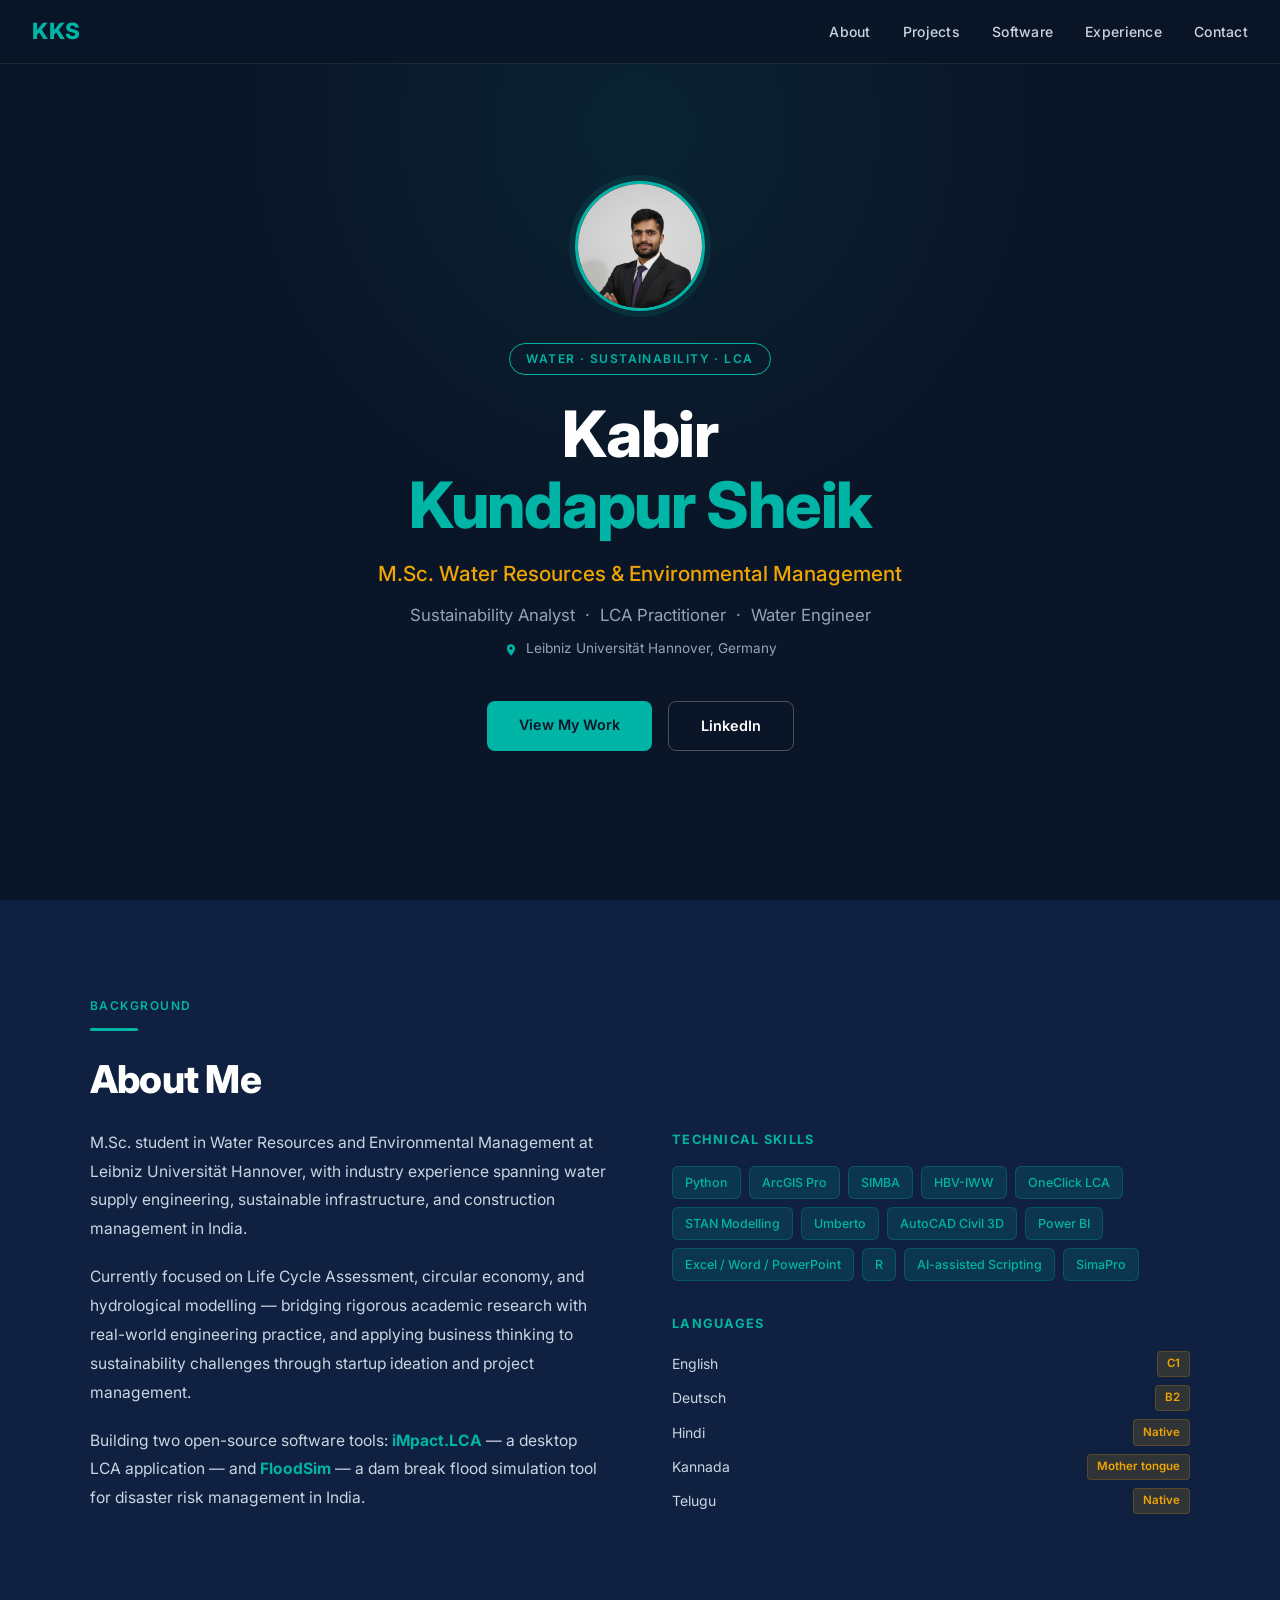
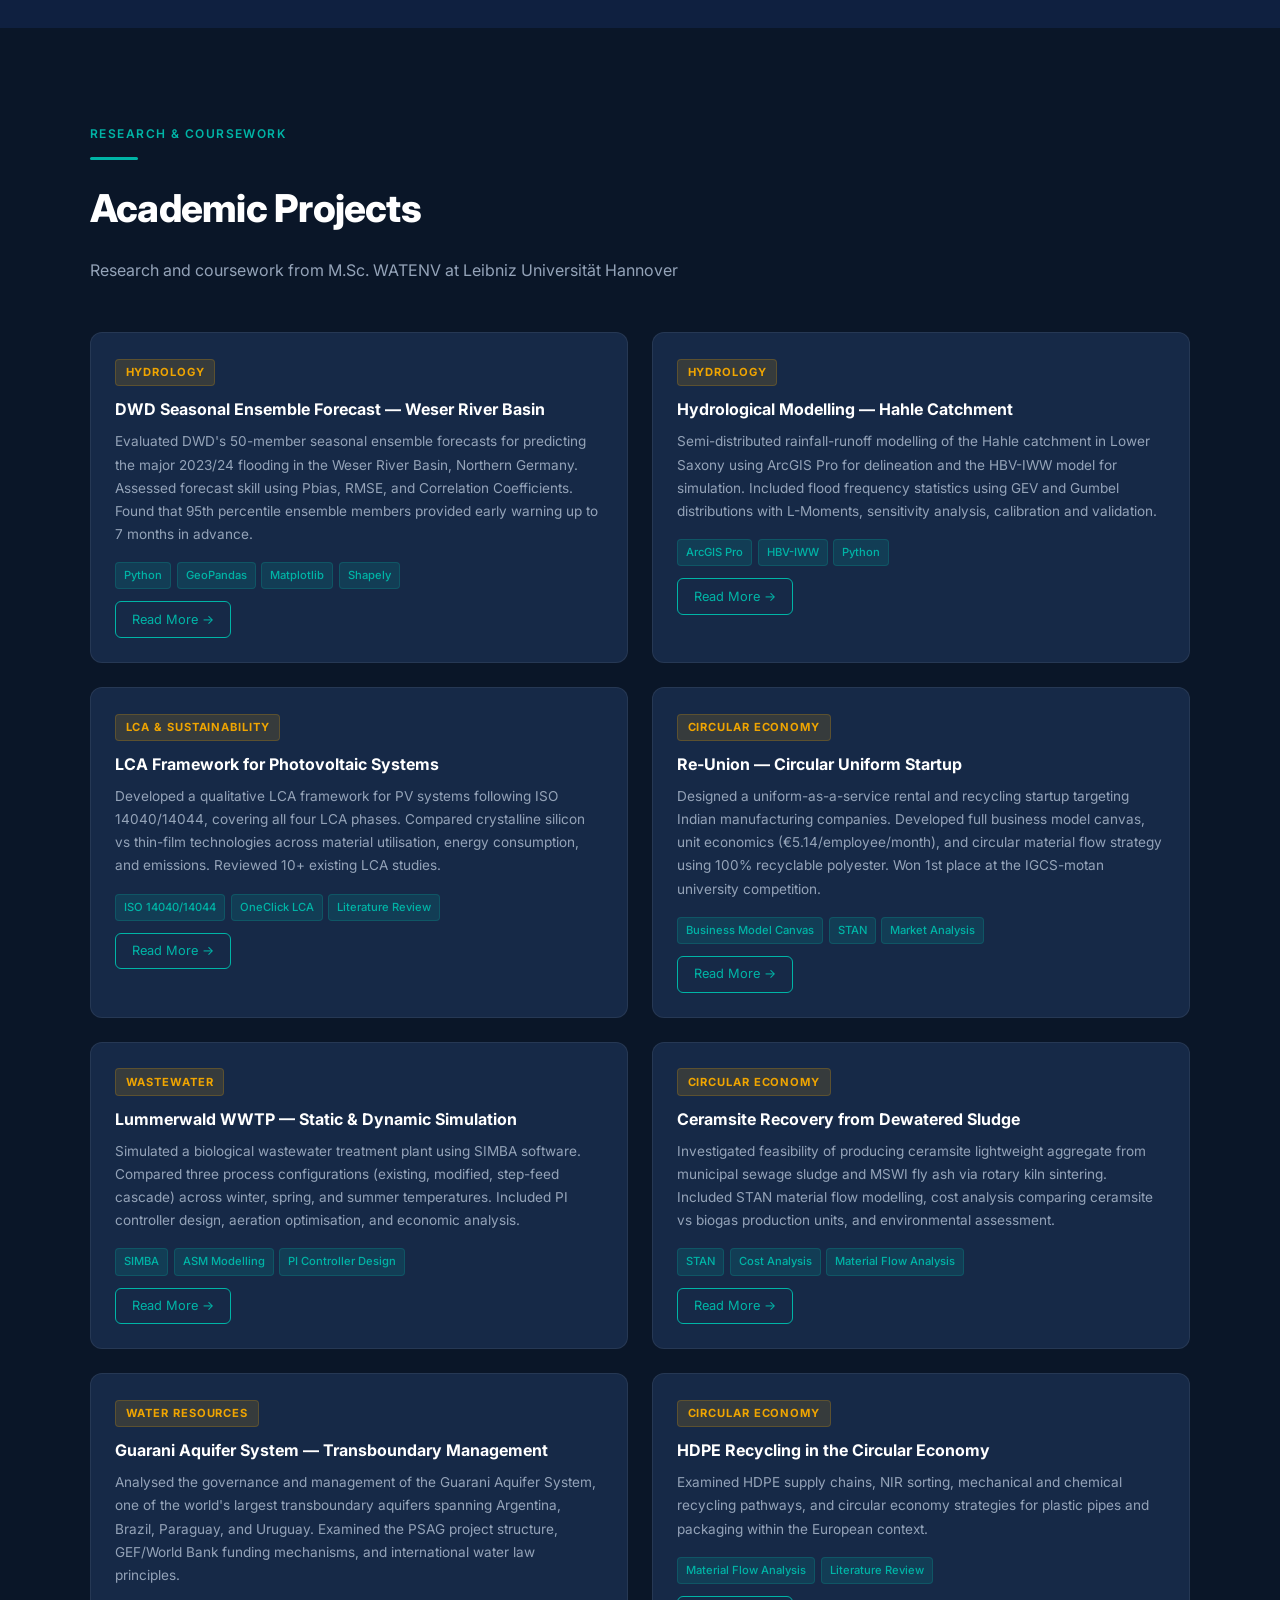
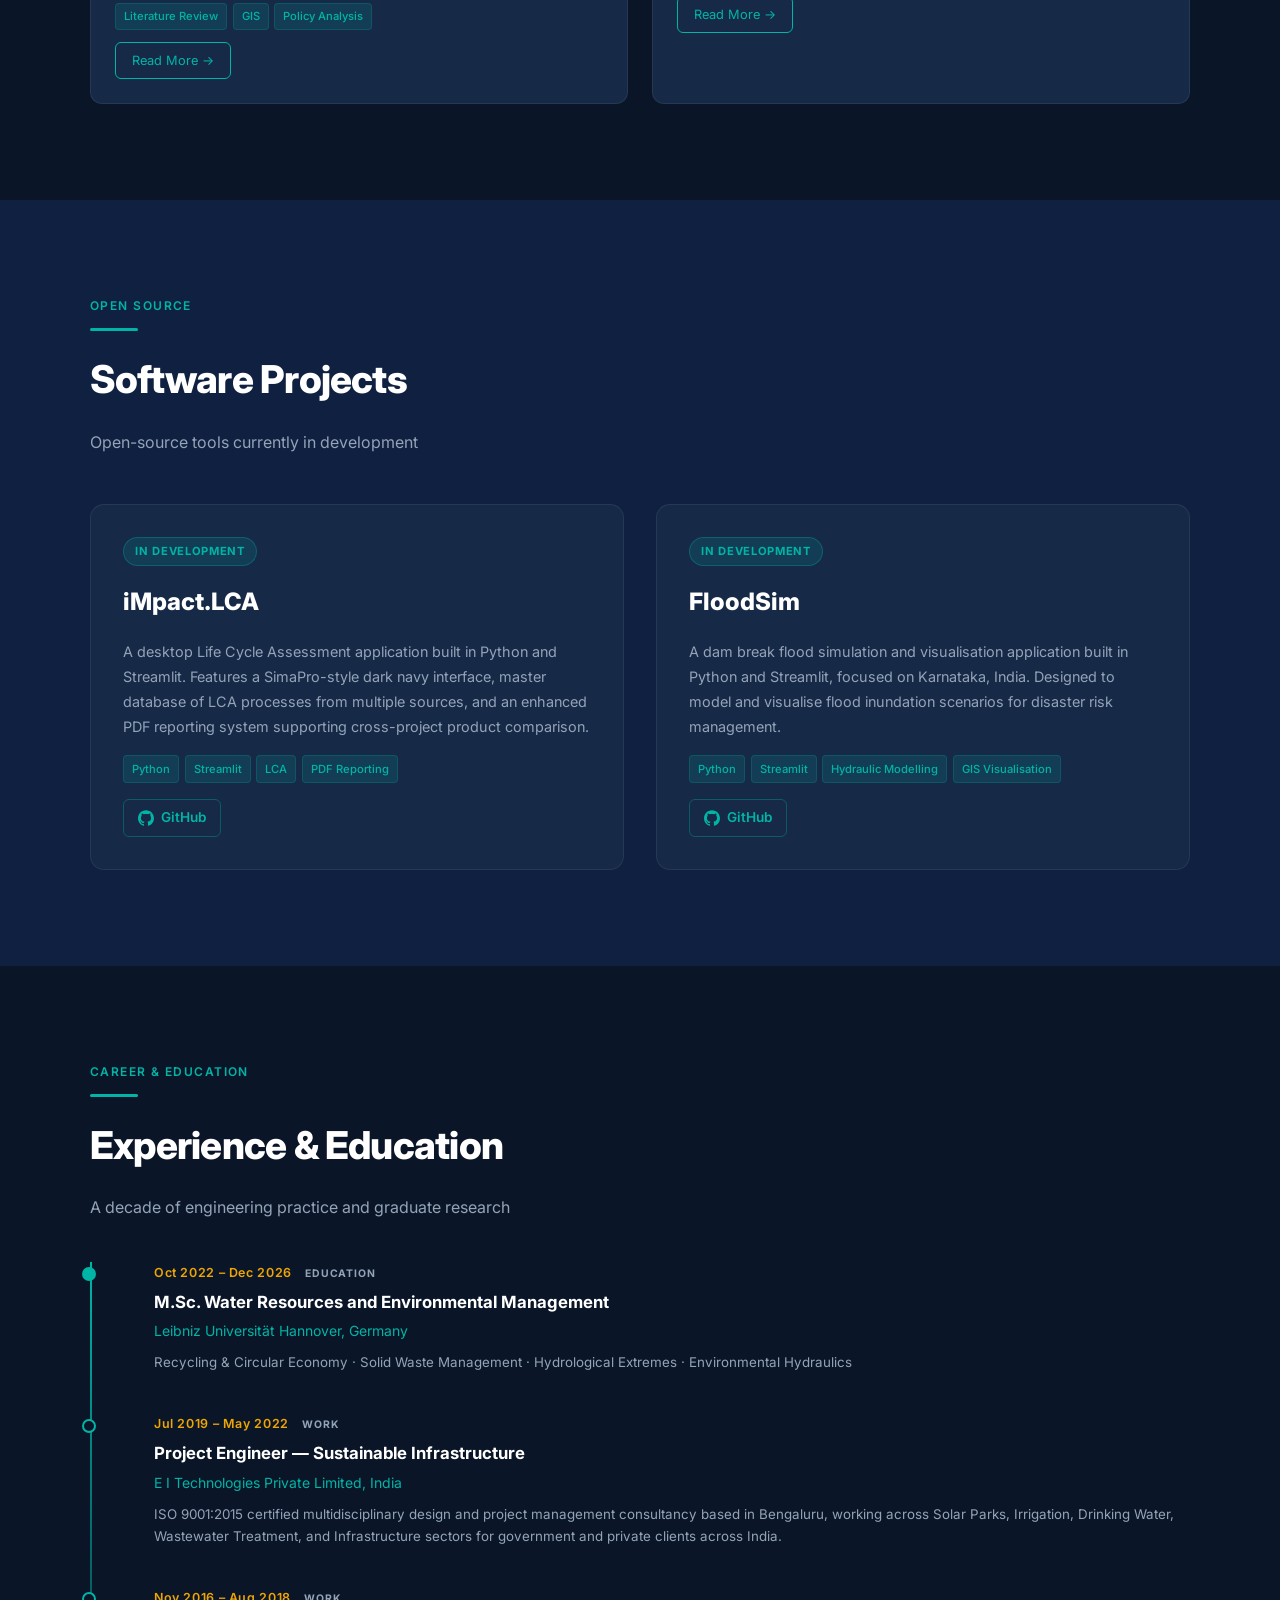
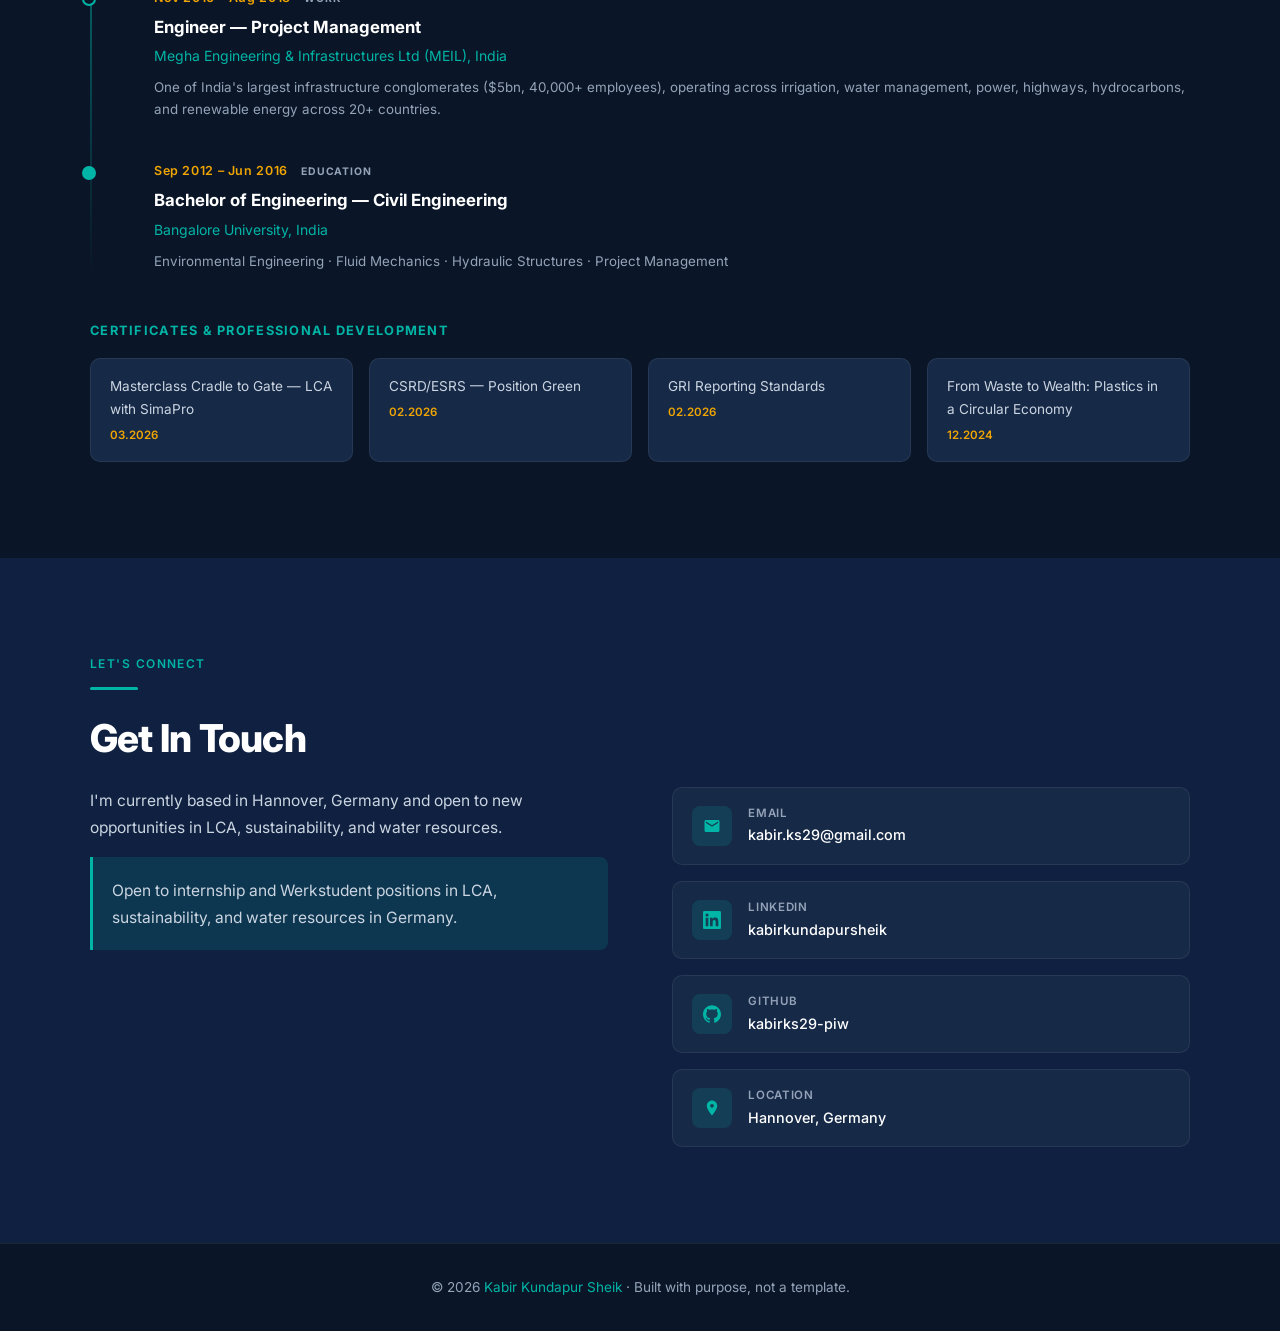
==== commit 78903489: "add read more buttons to project cards" ====
--- a/index.html
+++ b/index.html
@@ -658,6 +658,21 @@
       .nav-links { display: none; }
 
       .hero-name { font-size: 2rem; }
+    }
+
+    .read-more-btn {
+      display: inline-block;
+      margin-top: 0.75rem;
+      padding: 0.4rem 1rem;
+      border: 1px solid #00b4a6;
+      color: #00b4a6;
+      border-radius: 6px;
+      font-size: 0.8rem;
+      text-decoration: none;
+    }
+    .read-more-btn:hover {
+      background: #00b4a6;
+      color: #0a1628;
     }
   </style>
 </head>
@@ -757,6 +772,7 @@
             <span class="tool-tag">Matplotlib</span>
             <span class="tool-tag">Shapely</span>
           </div>
+          <a href="weser.html" class="read-more-btn">Read More →</a>
         </div>
 
         <div class="card">
@@ -768,6 +784,7 @@
             <span class="tool-tag">HBV-IWW</span>
             <span class="tool-tag">Python</span>
           </div>
+          <a href="hahle.html" class="read-more-btn">Read More →</a>
         </div>
 
         <div class="card">
@@ -779,6 +796,7 @@
             <span class="tool-tag">OneClick LCA</span>
             <span class="tool-tag">Literature Review</span>
           </div>
+          <a href="lca-pv.html" class="read-more-btn">Read More →</a>
         </div>
 
         <div class="card">
@@ -790,6 +808,7 @@
             <span class="tool-tag">STAN</span>
             <span class="tool-tag">Market Analysis</span>
           </div>
+          <a href="reunion.html" class="read-more-btn">Read More →</a>
         </div>
 
         <div class="card">
@@ -801,6 +820,7 @@
             <span class="tool-tag">ASM Modelling</span>
             <span class="tool-tag">PI Controller Design</span>
           </div>
+          <a href="lummerwald.html" class="read-more-btn">Read More →</a>
         </div>
 
         <div class="card">
@@ -812,6 +832,7 @@
             <span class="tool-tag">Cost Analysis</span>
             <span class="tool-tag">Material Flow Analysis</span>
           </div>
+          <a href="ceramsite.html" class="read-more-btn">Read More →</a>
         </div>
 
         <div class="card">
@@ -823,6 +844,7 @@
             <span class="tool-tag">GIS</span>
             <span class="tool-tag">Policy Analysis</span>
           </div>
+          <a href="guarani.html" class="read-more-btn">Read More →</a>
         </div>
 
         <div class="card">
@@ -833,6 +855,7 @@
             <span class="tool-tag">Material Flow Analysis</span>
             <span class="tool-tag">Literature Review</span>
           </div>
+          <a href="hdpe.html" class="read-more-btn">Read More →</a>
         </div>
 
       </div>
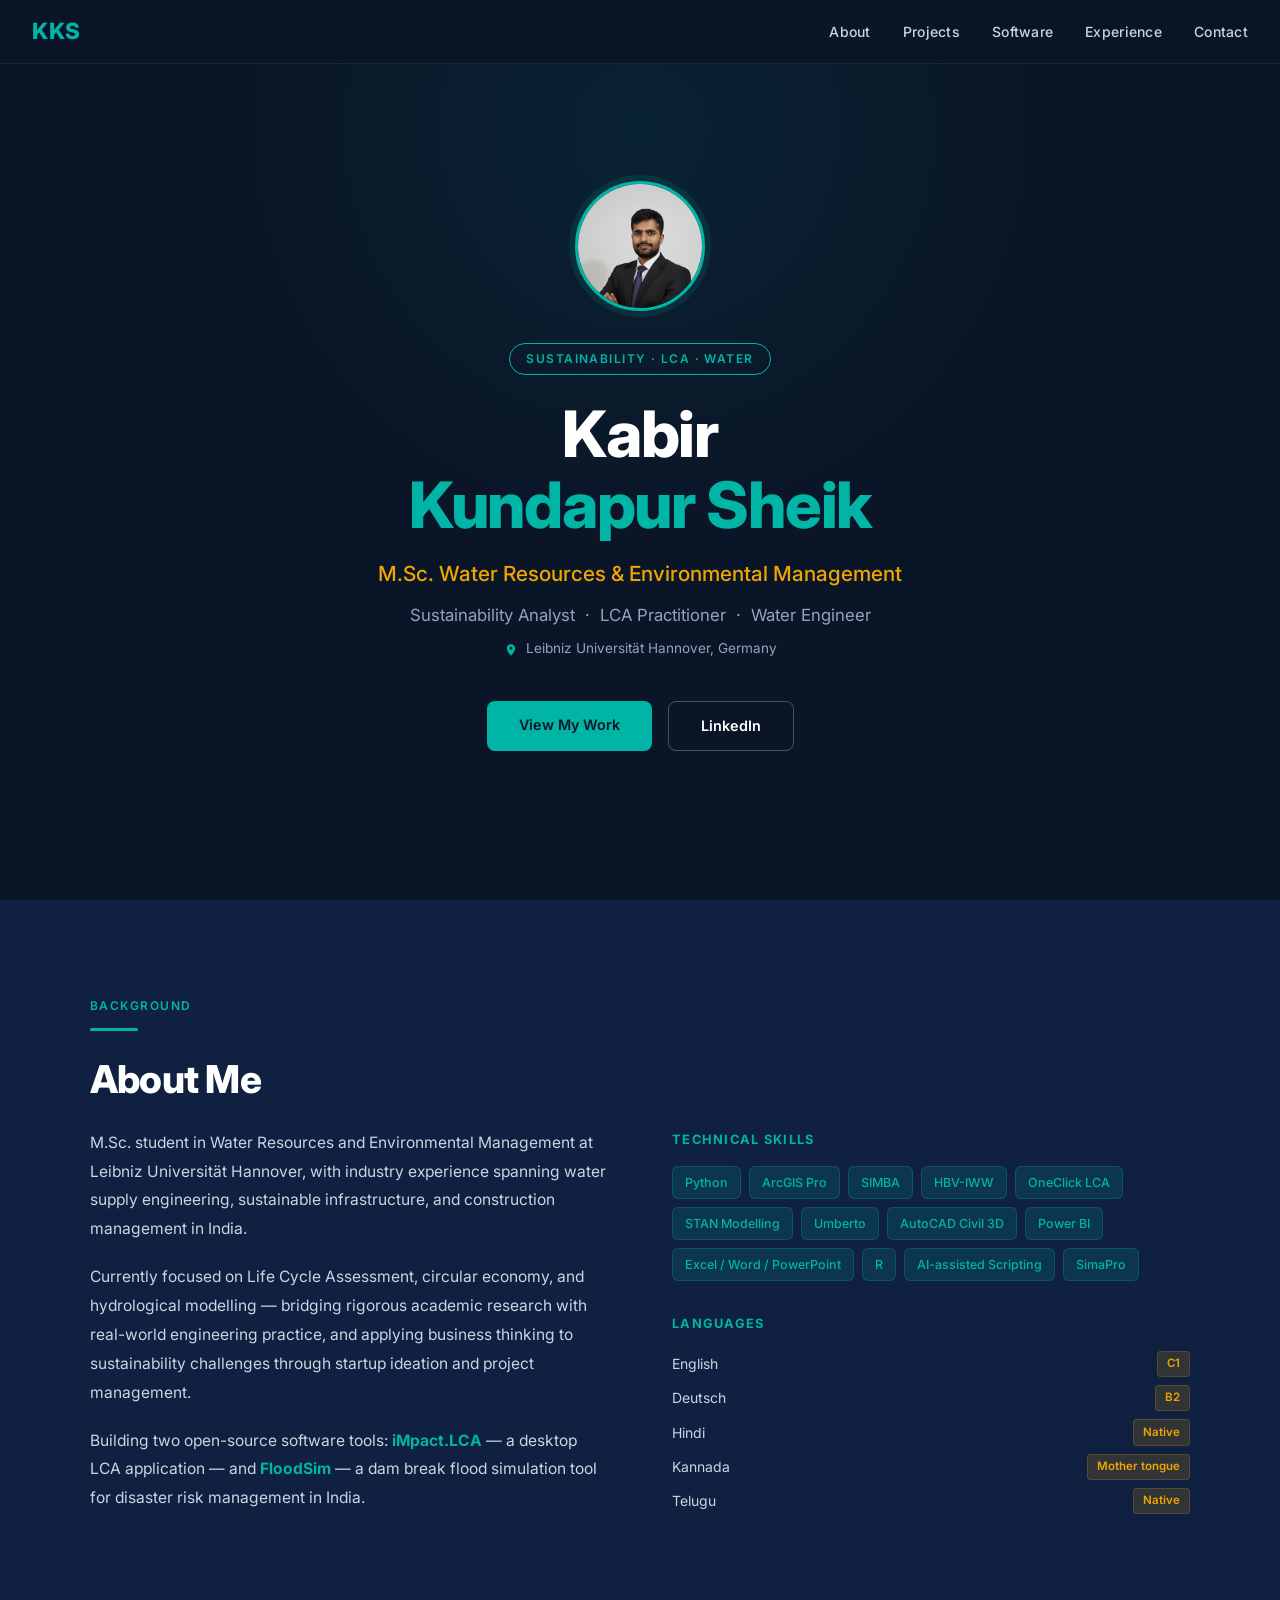
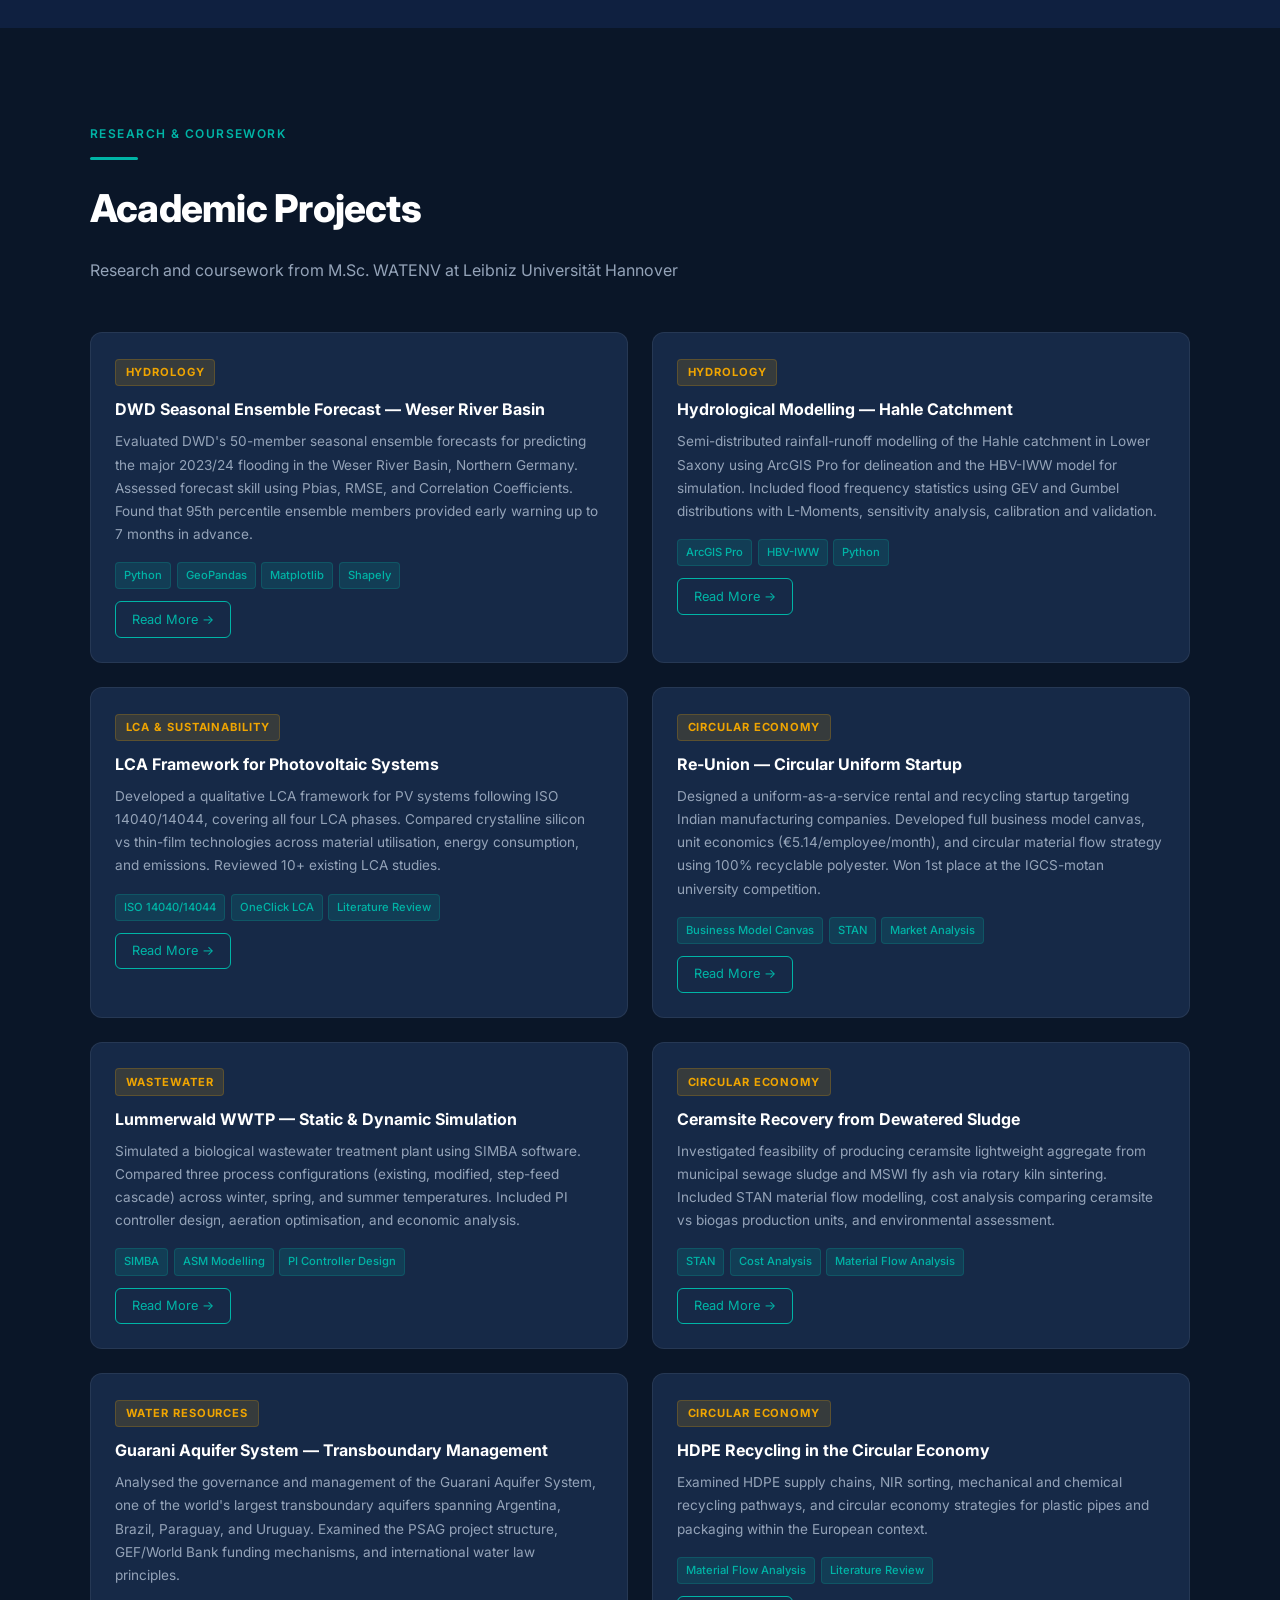
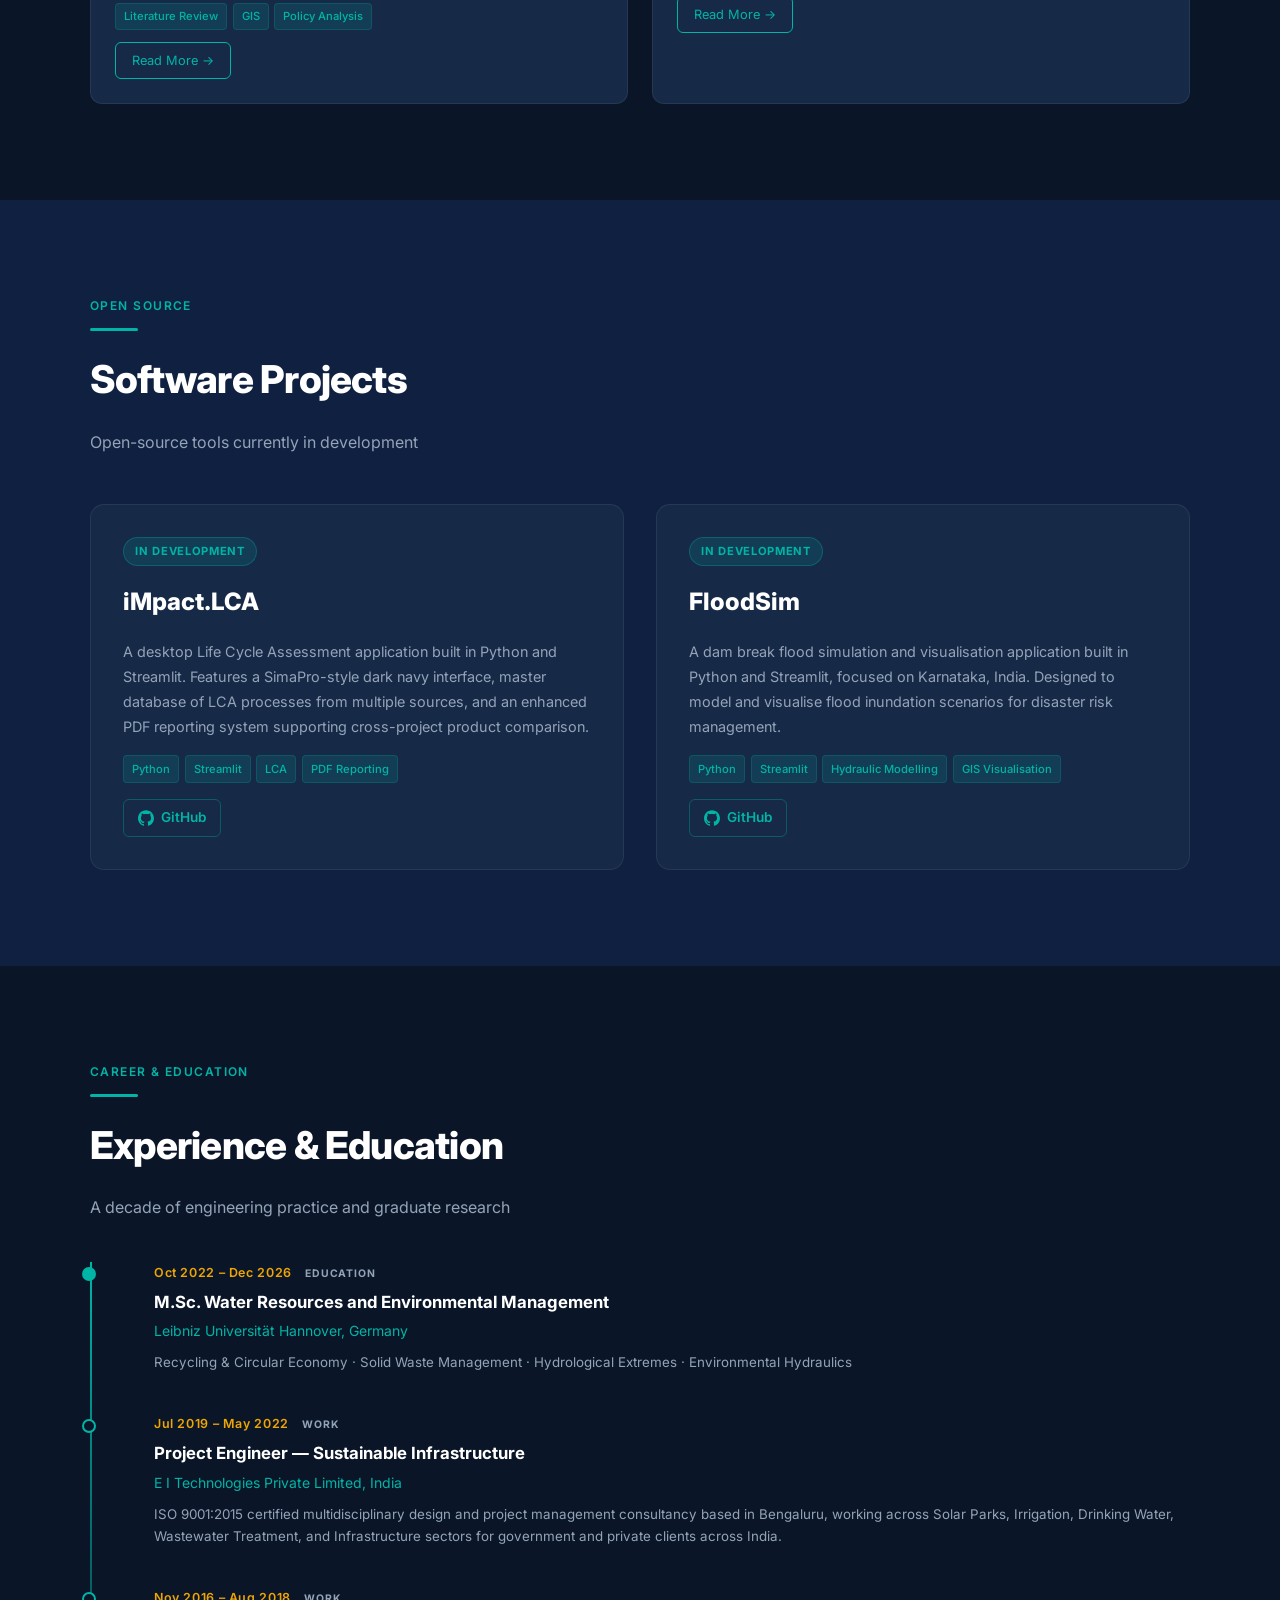
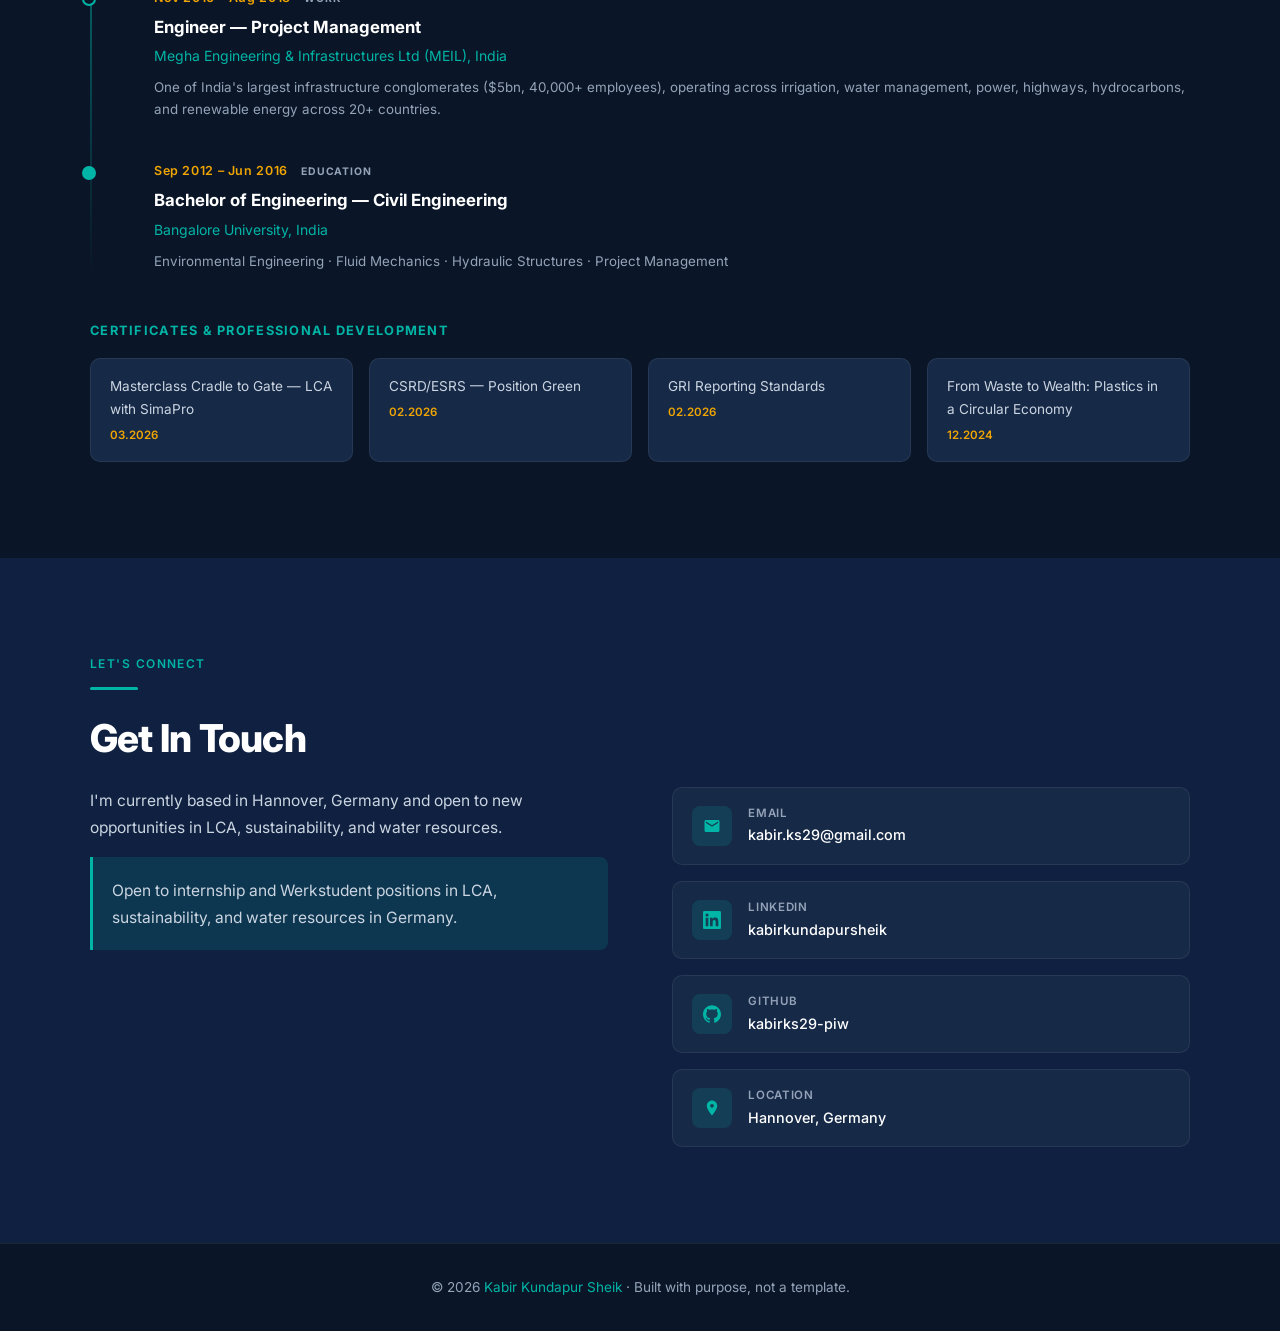
==== commit e3356993: "fix hero tag order" ====
--- a/index.html
+++ b/index.html
@@ -696,7 +696,7 @@
       <div style="margin-bottom:1.5rem;">
         <img src="Perplexity.png" alt="Kabir Kundapur Sheik" style="width:130px;height:130px;border-radius:50%;object-fit:cover;object-position:center top;border:3px solid var(--teal);box-shadow:0 0 0 6px rgba(0,180,166,0.12);" />
       </div>
-      <div class="hero-tag">Water · Sustainability · LCA</div>
+      <div class="hero-tag">Sustainability · LCA · Water</div>
       <h1 class="hero-name">Kabir<br><span>Kundapur Sheik</span></h1>
       <p class="hero-title">M.Sc. Water Resources &amp; Environmental Management</p>
       <p class="hero-subtitle">Sustainability Analyst &nbsp;·&nbsp; LCA Practitioner &nbsp;·&nbsp; Water Engineer</p>
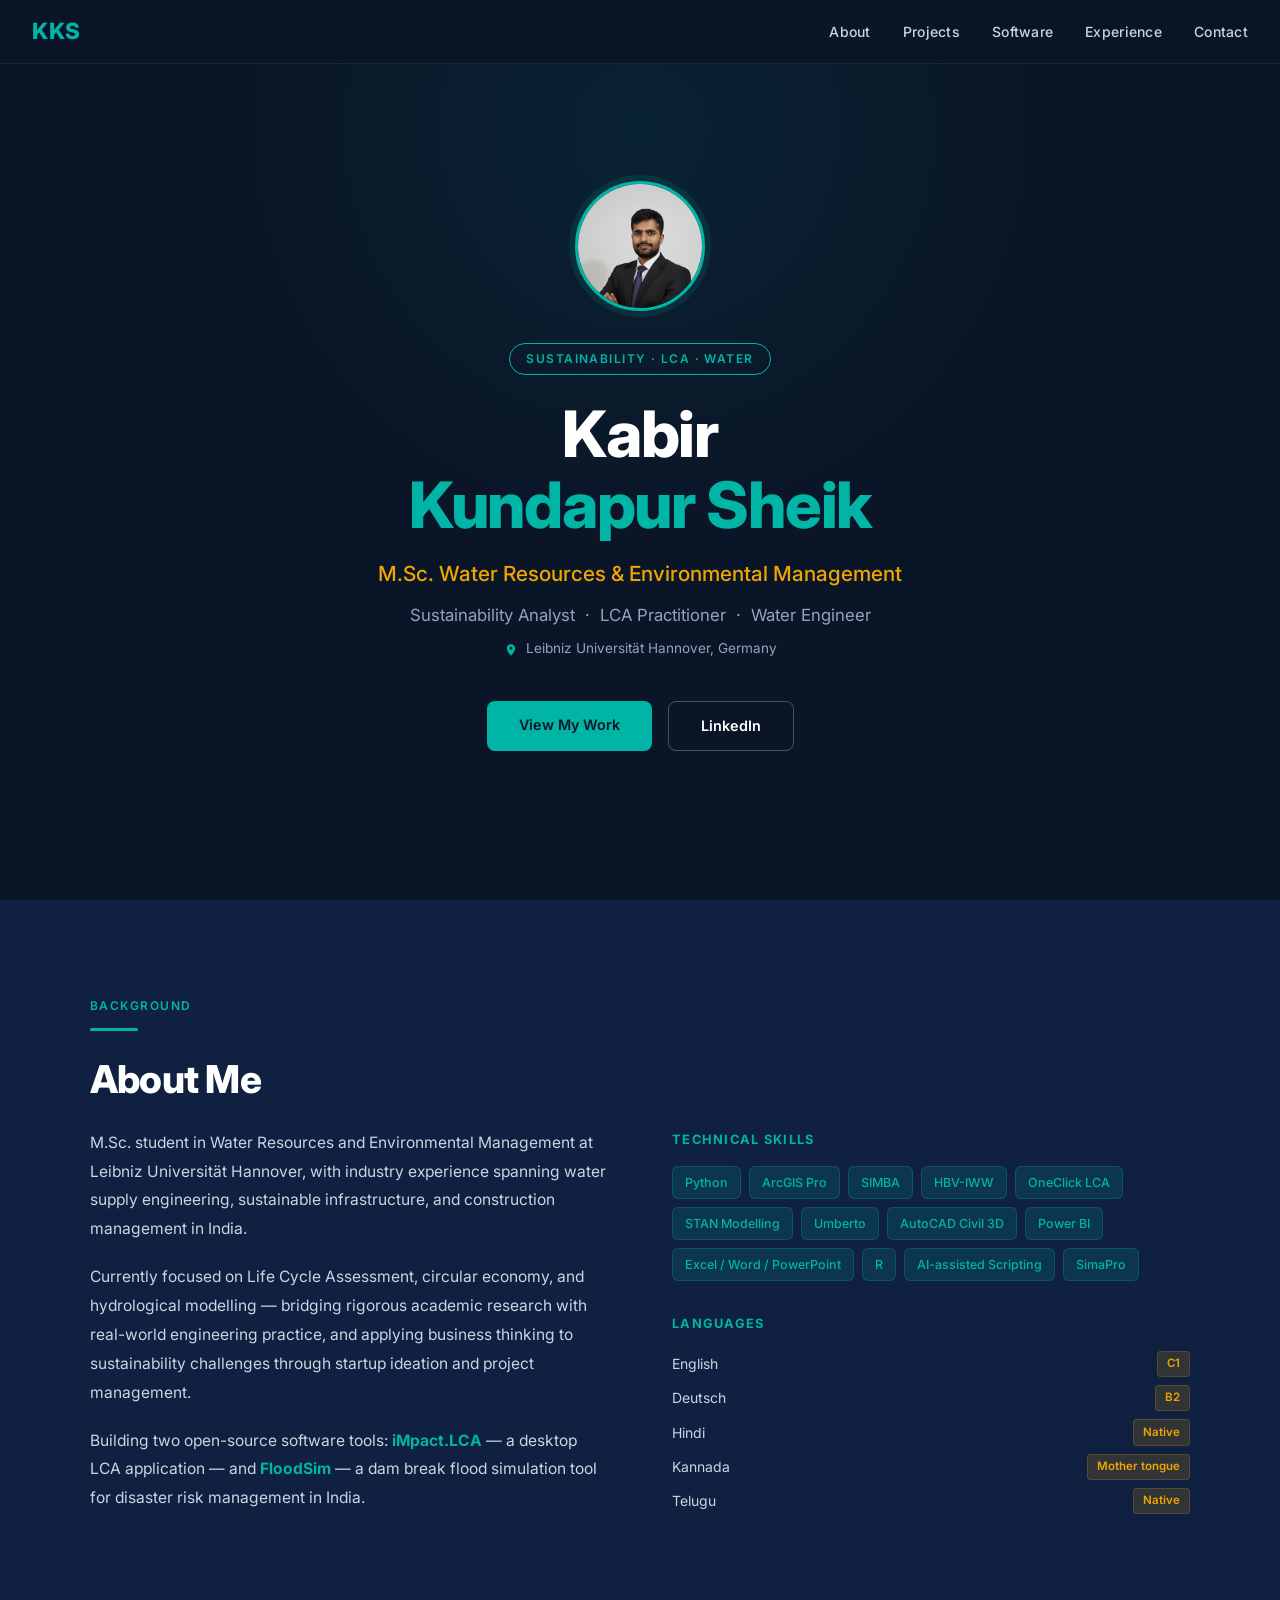
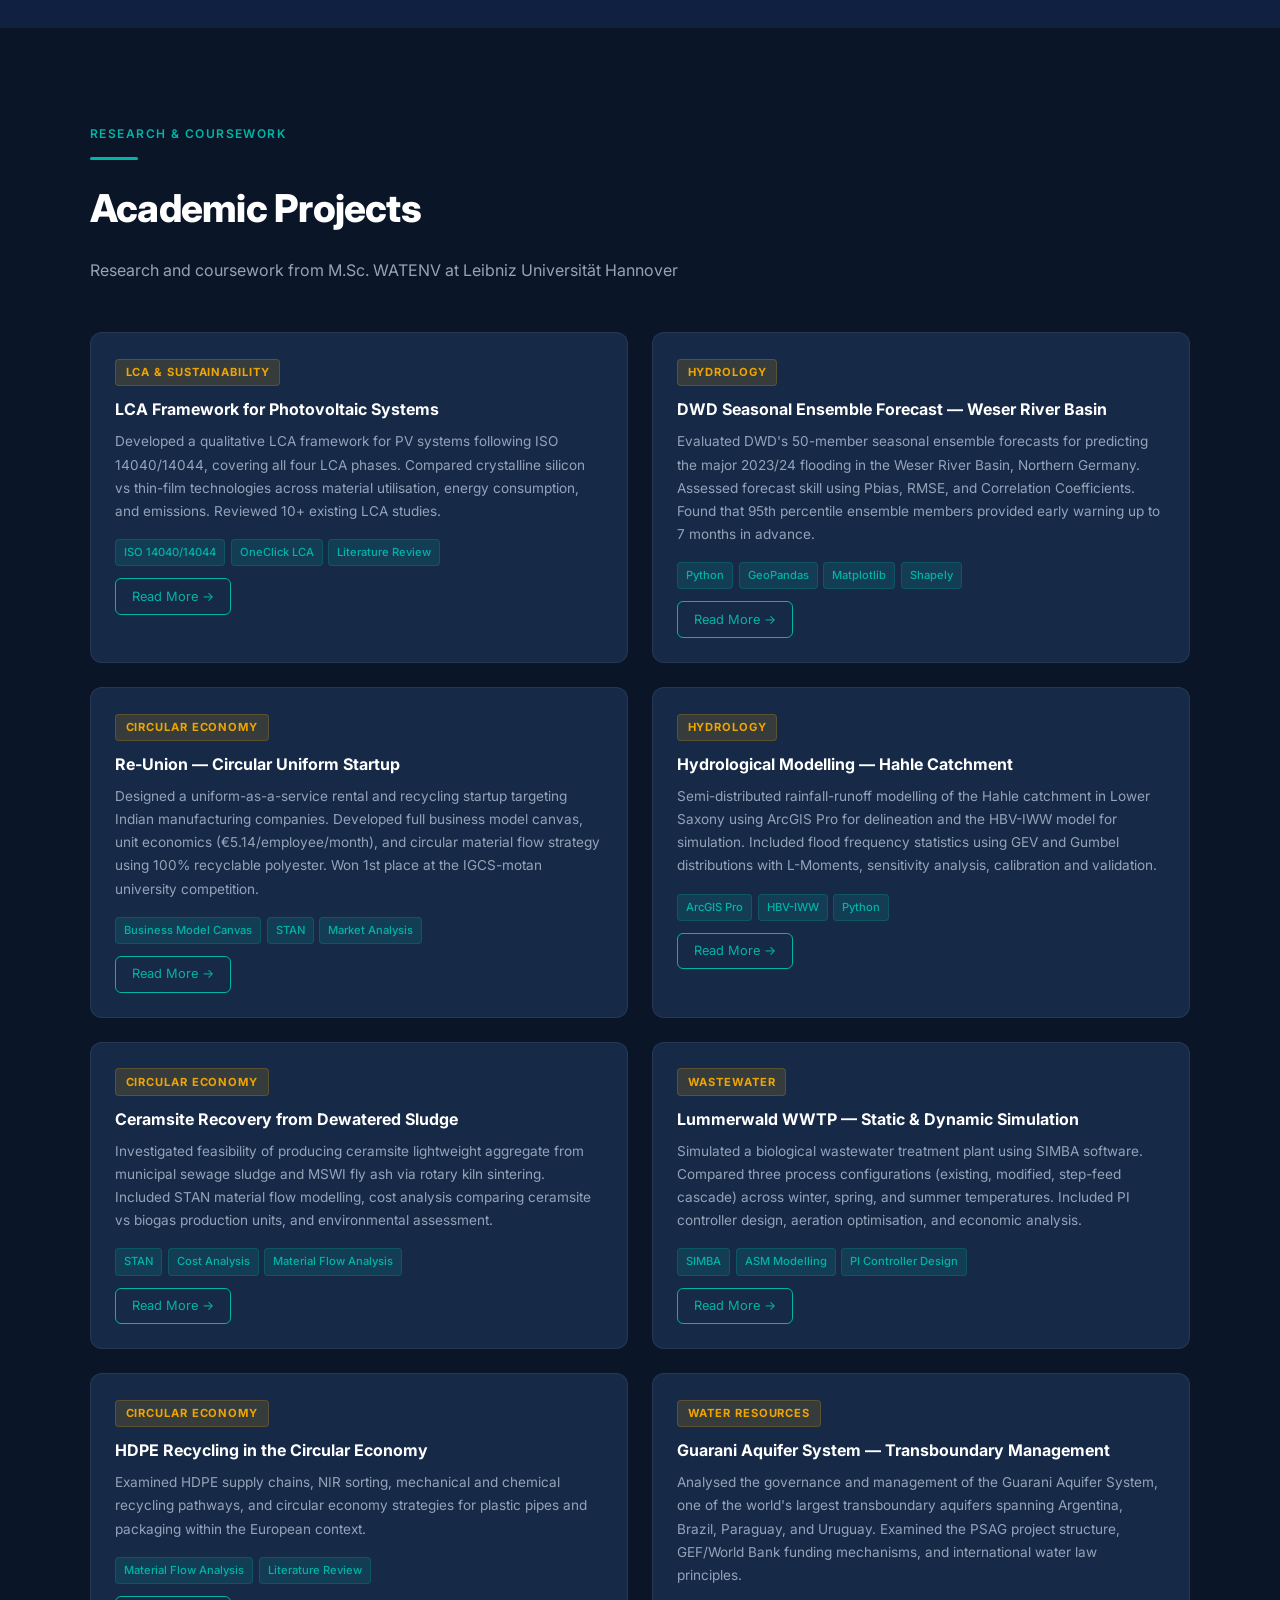
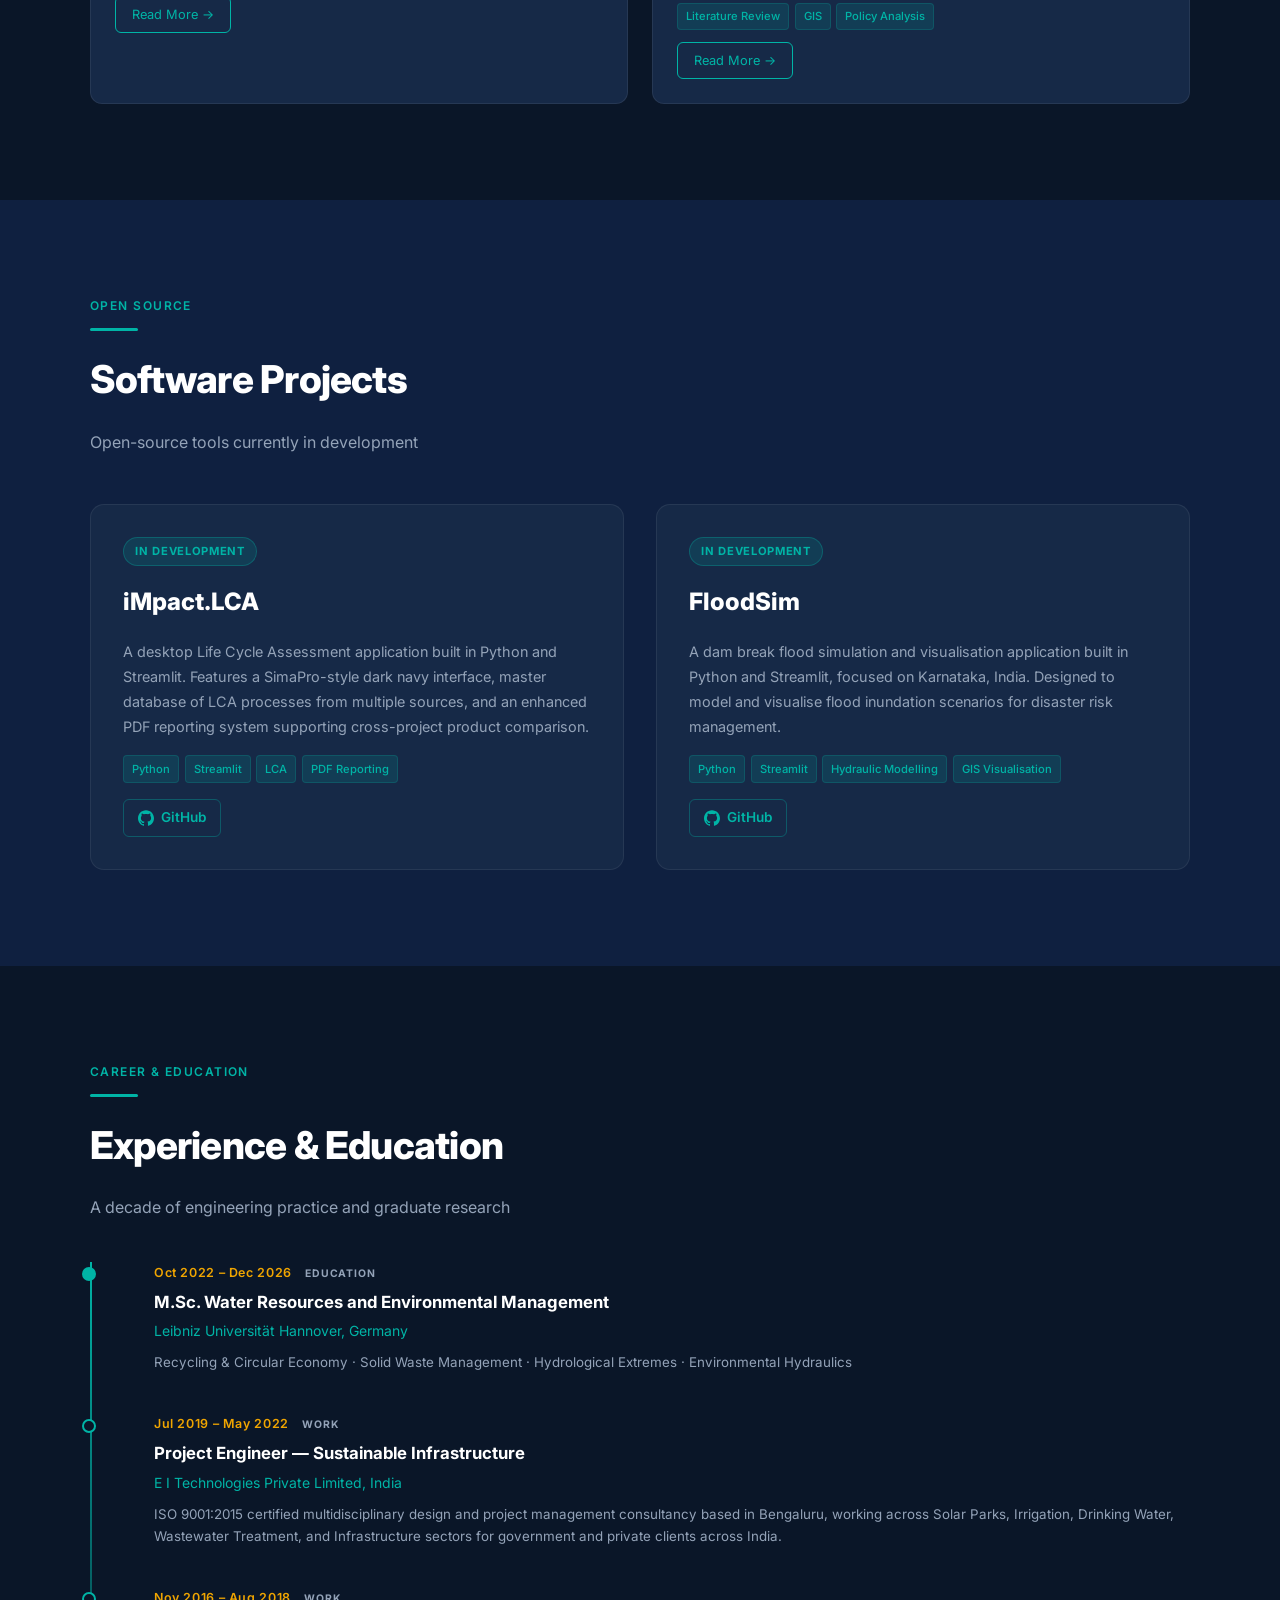
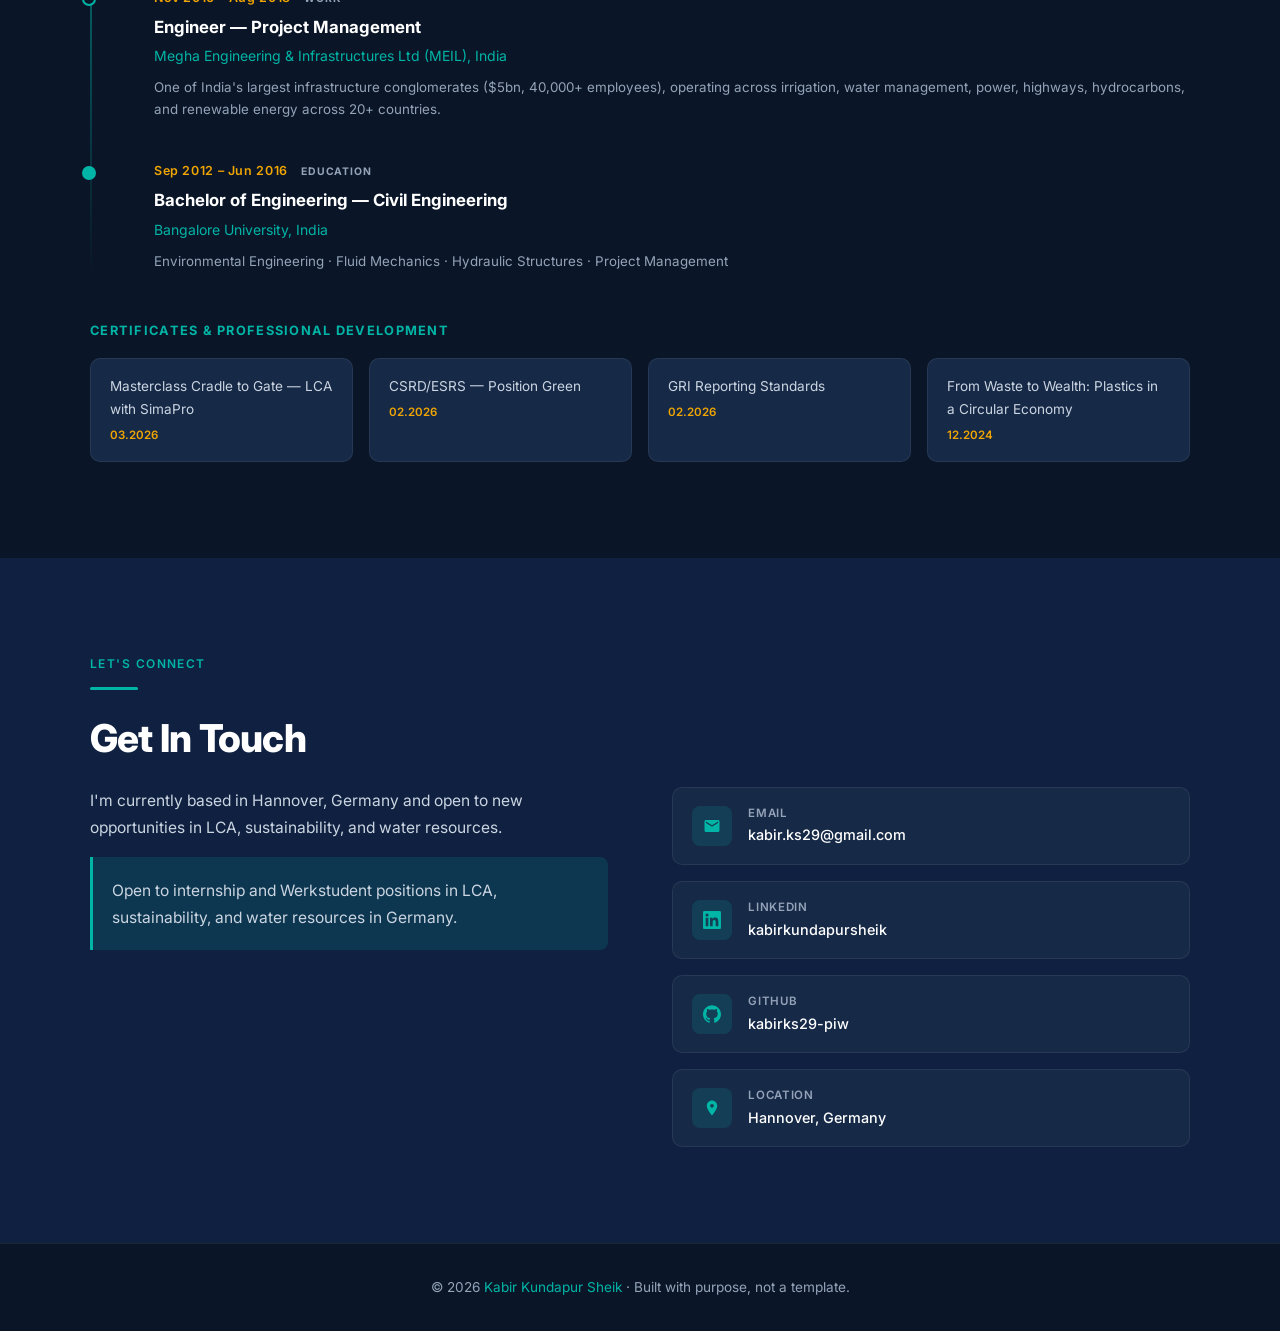
==== commit 3797a6cd: "fix project card order" ====
--- a/index.html
+++ b/index.html
@@ -763,6 +763,18 @@
       <div class="cards-grid">
 
         <div class="card">
+          <span class="card-tag">LCA &amp; Sustainability</span>
+          <h3 class="card-title">LCA Framework for Photovoltaic Systems</h3>
+          <p class="card-desc">Developed a qualitative LCA framework for PV systems following ISO 14040/14044, covering all four LCA phases. Compared crystalline silicon vs thin-film technologies across material utilisation, energy consumption, and emissions. Reviewed 10+ existing LCA studies.</p>
+          <div class="tool-tags">
+            <span class="tool-tag">ISO 14040/14044</span>
+            <span class="tool-tag">OneClick LCA</span>
+            <span class="tool-tag">Literature Review</span>
+          </div>
+          <a href="lca-pv.html" class="read-more-btn">Read More →</a>
+        </div>
+
+        <div class="card">
           <span class="card-tag">Hydrology</span>
           <h3 class="card-title">DWD Seasonal Ensemble Forecast — Weser River Basin</h3>
           <p class="card-desc">Evaluated DWD's 50-member seasonal ensemble forecasts for predicting the major 2023/24 flooding in the Weser River Basin, Northern Germany. Assessed forecast skill using Pbias, RMSE, and Correlation Coefficients. Found that 95th percentile ensemble members provided early warning up to 7 months in advance.</p>
@@ -776,6 +788,18 @@
         </div>
 
         <div class="card">
+          <span class="card-tag">Circular Economy</span>
+          <h3 class="card-title">Re-Union — Circular Uniform Startup</h3>
+          <p class="card-desc">Designed a uniform-as-a-service rental and recycling startup targeting Indian manufacturing companies. Developed full business model canvas, unit economics (€5.14/employee/month), and circular material flow strategy using 100% recyclable polyester. Won 1st place at the IGCS-motan university competition.</p>
+          <div class="tool-tags">
+            <span class="tool-tag">Business Model Canvas</span>
+            <span class="tool-tag">STAN</span>
+            <span class="tool-tag">Market Analysis</span>
+          </div>
+          <a href="reunion.html" class="read-more-btn">Read More →</a>
+        </div>
+
+        <div class="card">
           <span class="card-tag">Hydrology</span>
           <h3 class="card-title">Hydrological Modelling — Hahle Catchment</h3>
           <p class="card-desc">Semi-distributed rainfall-runoff modelling of the Hahle catchment in Lower Saxony using ArcGIS Pro for delineation and the HBV-IWW model for simulation. Included flood frequency statistics using GEV and Gumbel distributions with L-Moments, sensitivity analysis, calibration and validation.</p>
@@ -788,27 +812,15 @@
         </div>
 
         <div class="card">
-          <span class="card-tag">LCA &amp; Sustainability</span>
-          <h3 class="card-title">LCA Framework for Photovoltaic Systems</h3>
-          <p class="card-desc">Developed a qualitative LCA framework for PV systems following ISO 14040/14044, covering all four LCA phases. Compared crystalline silicon vs thin-film technologies across material utilisation, energy consumption, and emissions. Reviewed 10+ existing LCA studies.</p>
+          <span class="card-tag">Circular Economy</span>
+          <h3 class="card-title">Ceramsite Recovery from Dewatered Sludge</h3>
+          <p class="card-desc">Investigated feasibility of producing ceramsite lightweight aggregate from municipal sewage sludge and MSWI fly ash via rotary kiln sintering. Included STAN material flow modelling, cost analysis comparing ceramsite vs biogas production units, and environmental assessment.</p>
           <div class="tool-tags">
-            <span class="tool-tag">ISO 14040/14044</span>
-            <span class="tool-tag">OneClick LCA</span>
-            <span class="tool-tag">Literature Review</span>
-          </div>
-          <a href="lca-pv.html" class="read-more-btn">Read More →</a>
-        </div>
-
-        <div class="card">
-          <span class="card-tag">Circular Economy</span>
-          <h3 class="card-title">Re-Union — Circular Uniform Startup</h3>
-          <p class="card-desc">Designed a uniform-as-a-service rental and recycling startup targeting Indian manufacturing companies. Developed full business model canvas, unit economics (€5.14/employee/month), and circular material flow strategy using 100% recyclable polyester. Won 1st place at the IGCS-motan university competition.</p>
-          <div class="tool-tags">
-            <span class="tool-tag">Business Model Canvas</span>
             <span class="tool-tag">STAN</span>
-            <span class="tool-tag">Market Analysis</span>
-          </div>
-          <a href="reunion.html" class="read-more-btn">Read More →</a>
+            <span class="tool-tag">Cost Analysis</span>
+            <span class="tool-tag">Material Flow Analysis</span>
+          </div>
+          <a href="ceramsite.html" class="read-more-btn">Read More →</a>
         </div>
 
         <div class="card">
@@ -825,14 +837,13 @@
 
         <div class="card">
           <span class="card-tag">Circular Economy</span>
-          <h3 class="card-title">Ceramsite Recovery from Dewatered Sludge</h3>
-          <p class="card-desc">Investigated feasibility of producing ceramsite lightweight aggregate from municipal sewage sludge and MSWI fly ash via rotary kiln sintering. Included STAN material flow modelling, cost analysis comparing ceramsite vs biogas production units, and environmental assessment.</p>
+          <h3 class="card-title">HDPE Recycling in the Circular Economy</h3>
+          <p class="card-desc">Examined HDPE supply chains, NIR sorting, mechanical and chemical recycling pathways, and circular economy strategies for plastic pipes and packaging within the European context.</p>
           <div class="tool-tags">
-            <span class="tool-tag">STAN</span>
-            <span class="tool-tag">Cost Analysis</span>
             <span class="tool-tag">Material Flow Analysis</span>
-          </div>
-          <a href="ceramsite.html" class="read-more-btn">Read More →</a>
+            <span class="tool-tag">Literature Review</span>
+          </div>
+          <a href="hdpe.html" class="read-more-btn">Read More →</a>
         </div>
 
         <div class="card">
@@ -845,17 +856,6 @@
             <span class="tool-tag">Policy Analysis</span>
           </div>
           <a href="guarani.html" class="read-more-btn">Read More →</a>
-        </div>
-
-        <div class="card">
-          <span class="card-tag">Circular Economy</span>
-          <h3 class="card-title">HDPE Recycling in the Circular Economy</h3>
-          <p class="card-desc">Examined HDPE supply chains, NIR sorting, mechanical and chemical recycling pathways, and circular economy strategies for plastic pipes and packaging within the European context.</p>
-          <div class="tool-tags">
-            <span class="tool-tag">Material Flow Analysis</span>
-            <span class="tool-tag">Literature Review</span>
-          </div>
-          <a href="hdpe.html" class="read-more-btn">Read More →</a>
         </div>
 
       </div>
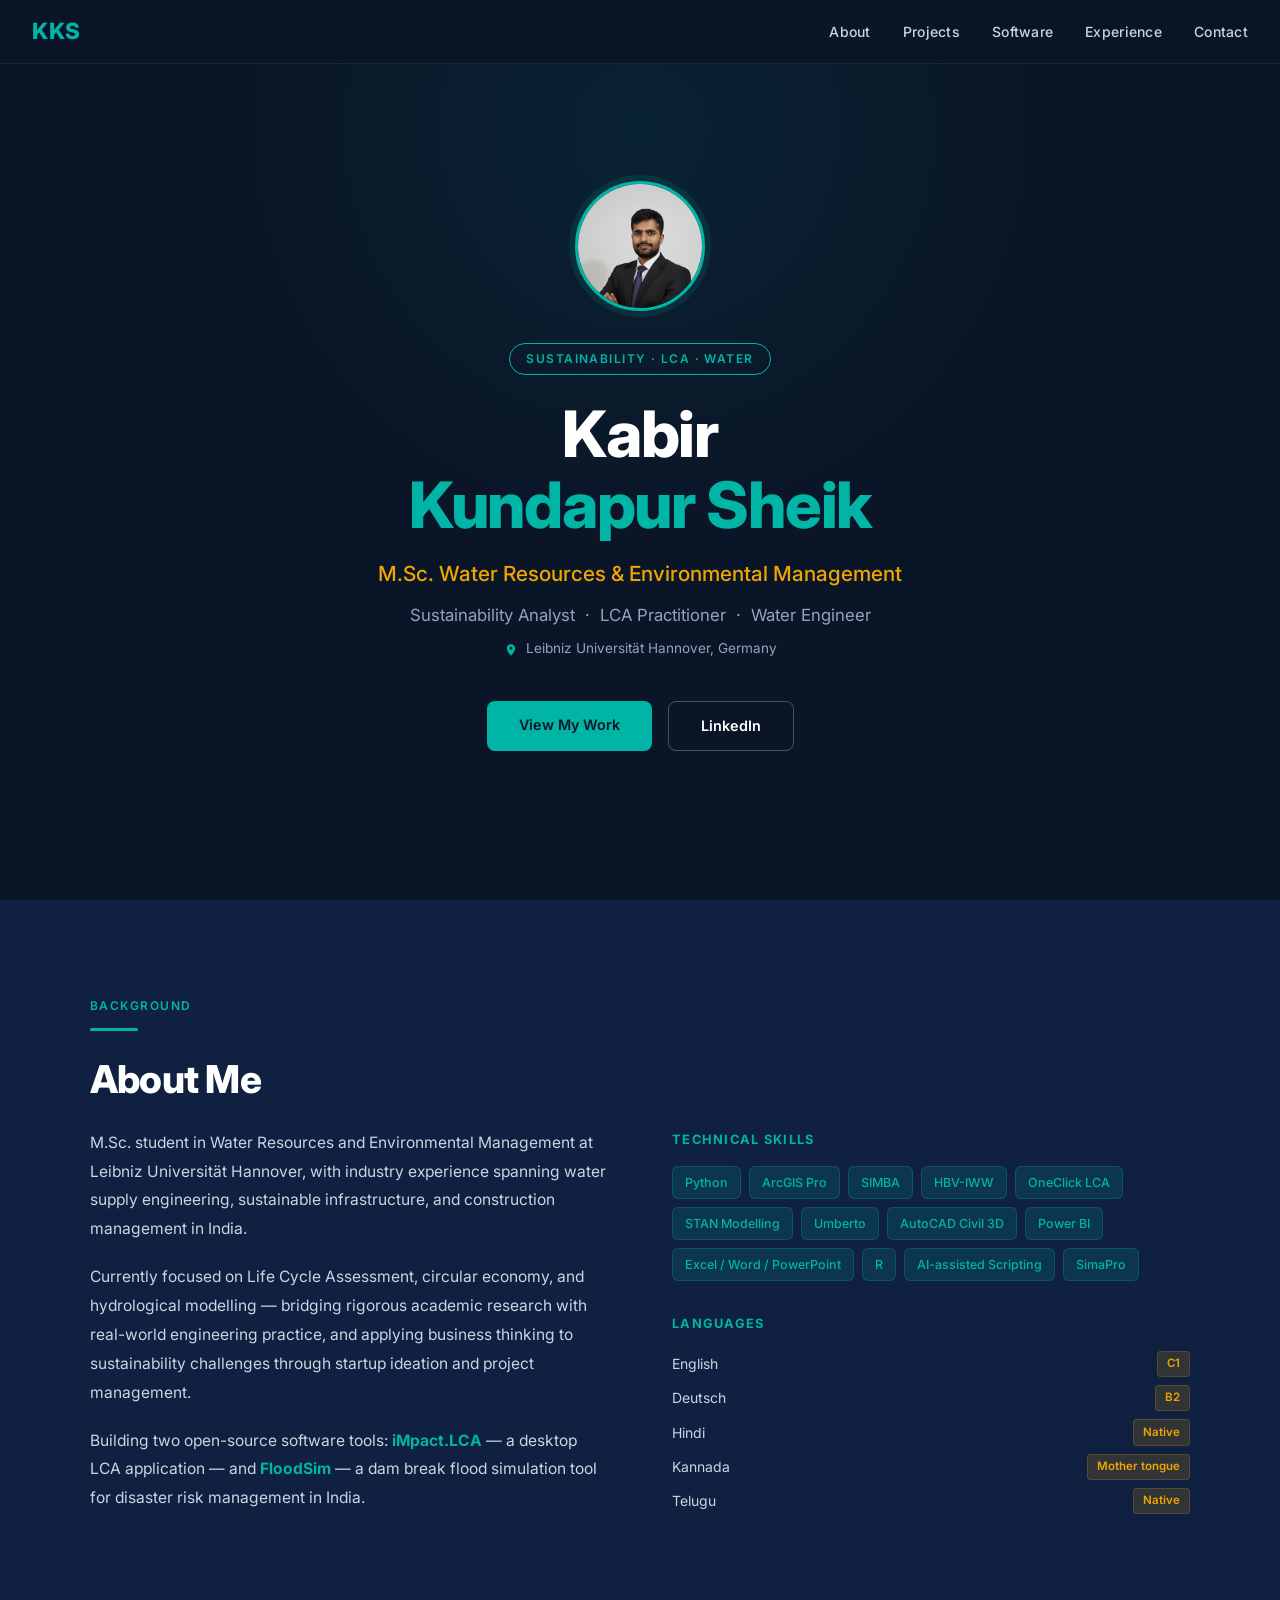
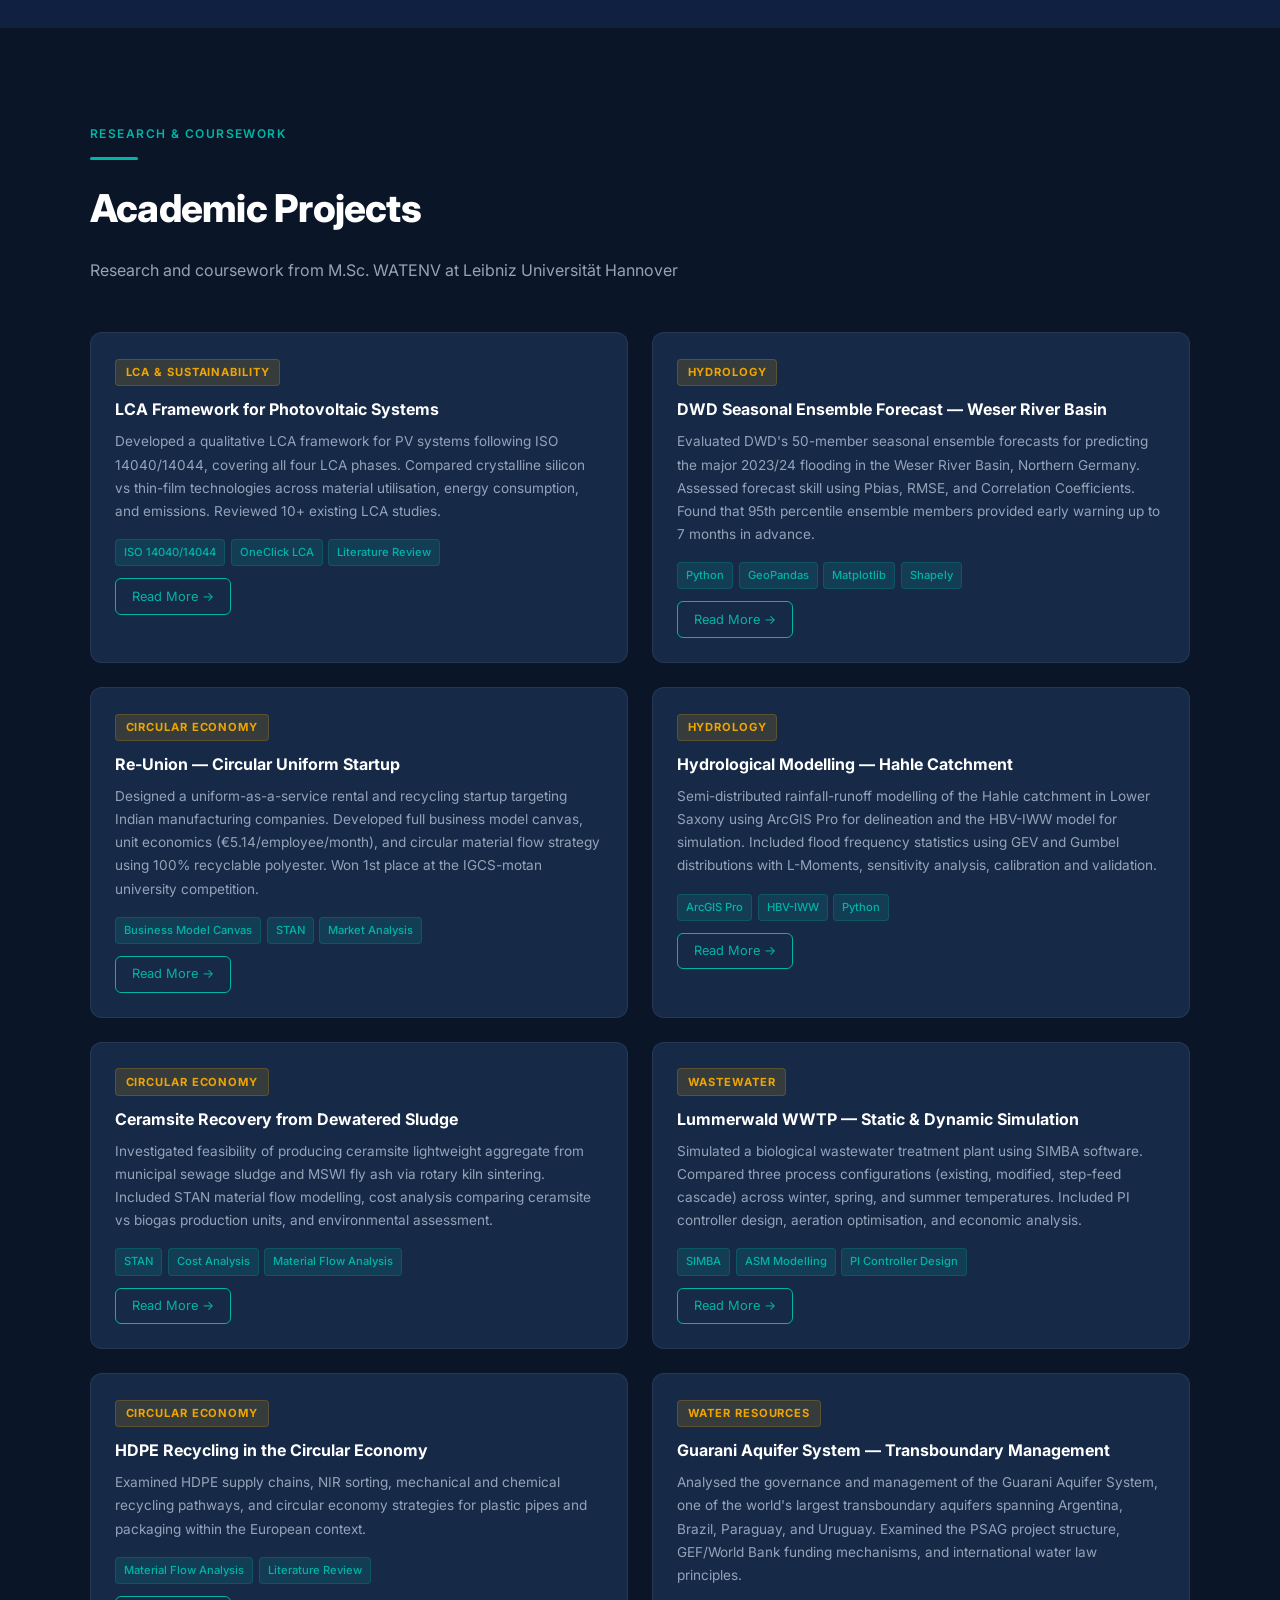
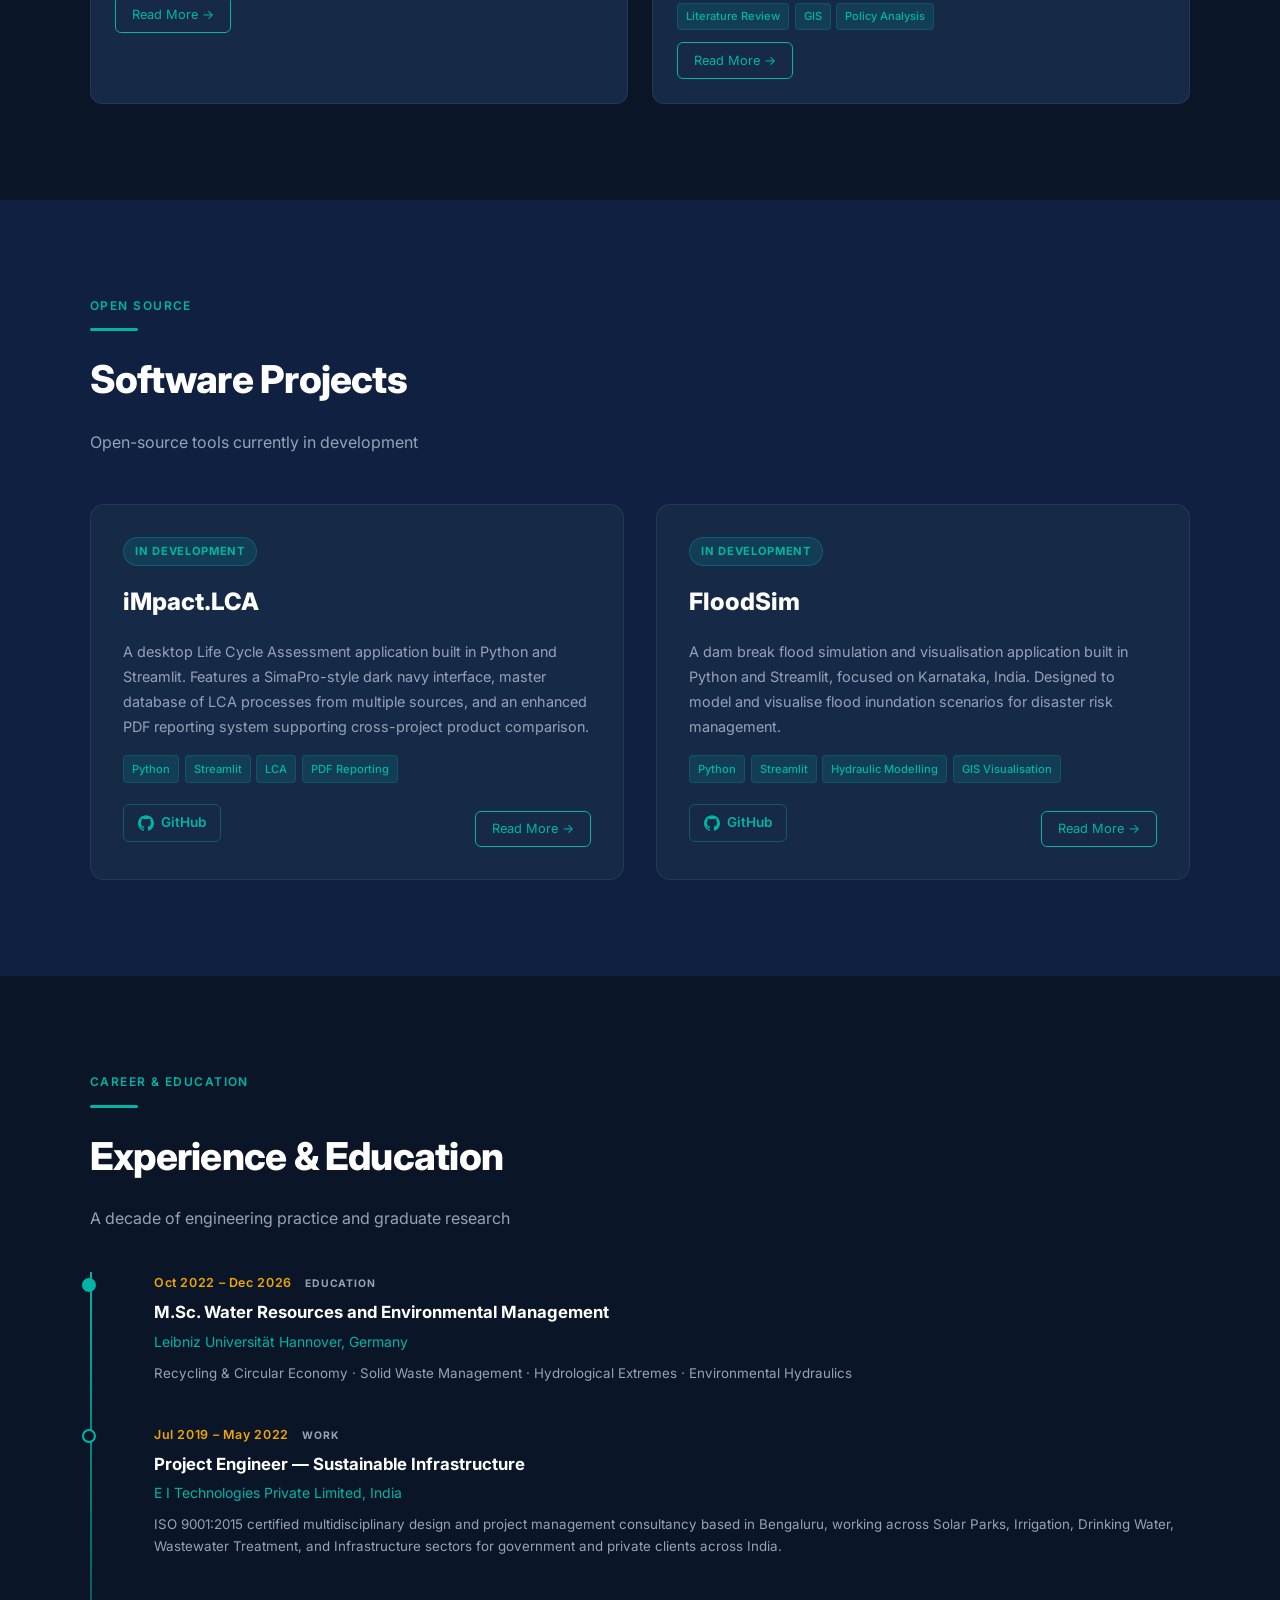
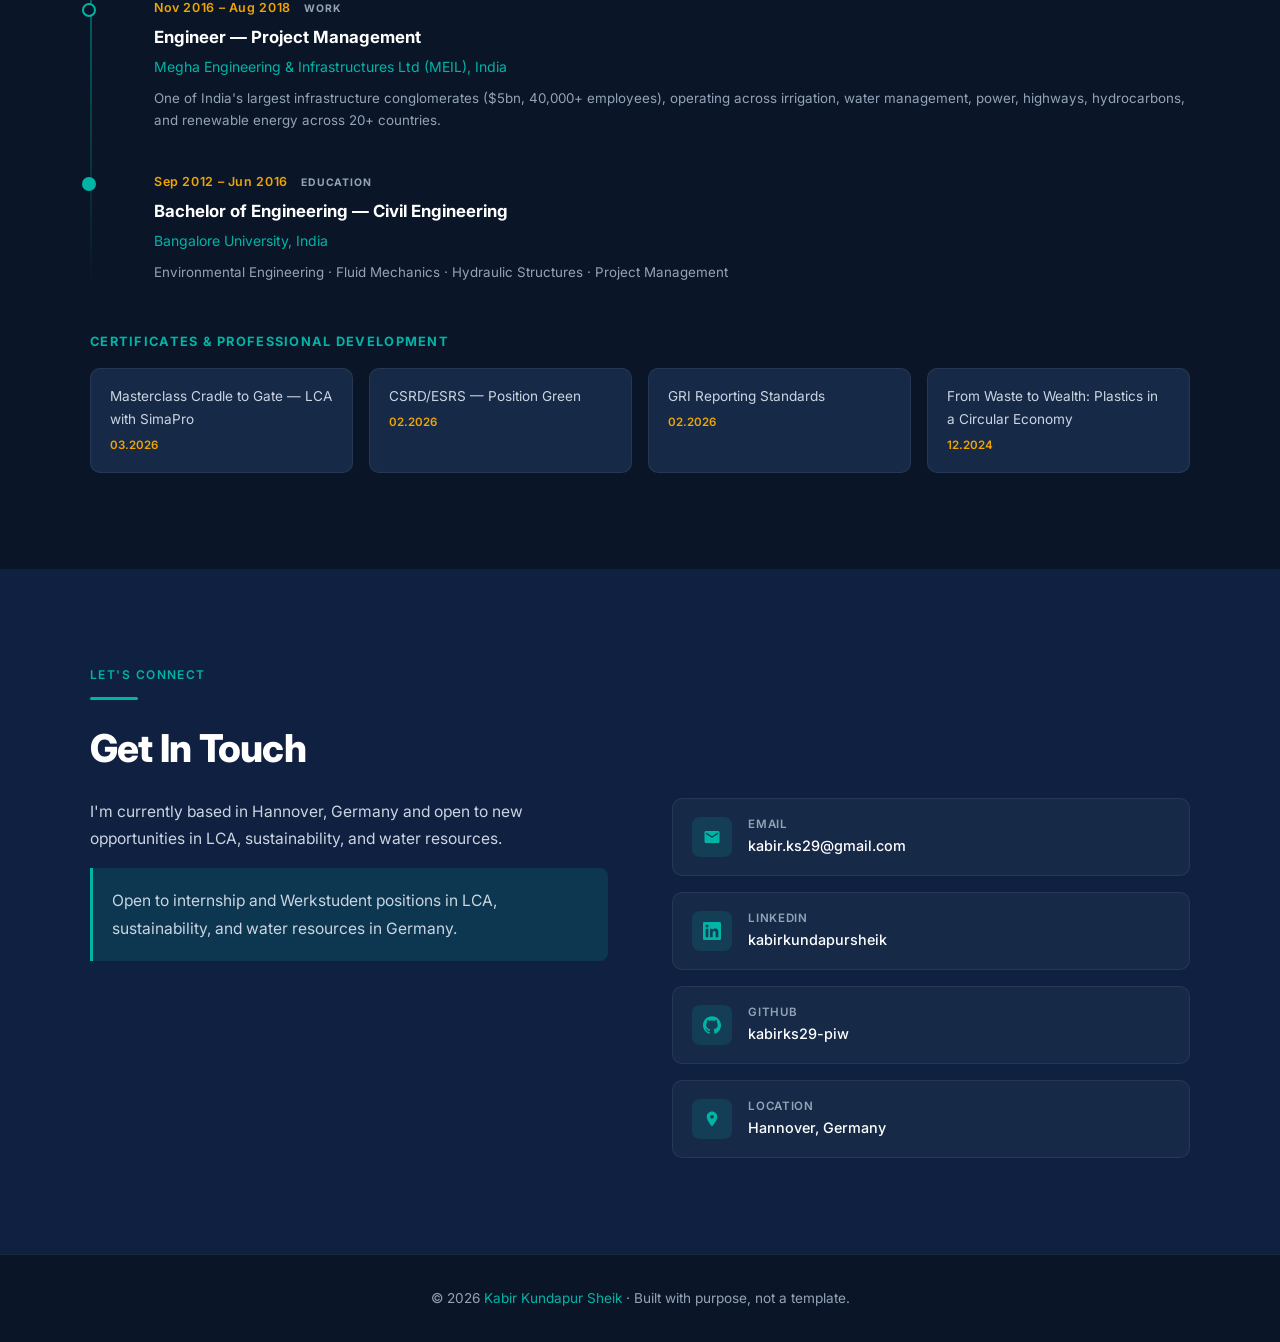
==== commit bc765310: "add iMpact.LCA and FloodSim detail pages" ====
--- a/index.html
+++ b/index.html
@@ -886,6 +886,7 @@
               <svg width="16" height="16" viewBox="0 0 24 24" fill="currentColor"><path d="M12 .297c-6.63 0-12 5.373-12 12 0 5.303 3.438 9.8 8.205 11.385.6.113.82-.258.82-.577 0-.285-.01-1.04-.015-2.04-3.338.724-4.042-1.61-4.042-1.61C4.422 18.07 3.633 17.7 3.633 17.7c-1.087-.744.084-.729.084-.729 1.205.084 1.838 1.236 1.838 1.236 1.07 1.835 2.809 1.305 3.495.998.108-.776.417-1.305.76-1.605-2.665-.3-5.466-1.332-5.466-5.93 0-1.31.465-2.38 1.235-3.22-.135-.303-.54-1.523.105-3.176 0 0 1.005-.322 3.3 1.23.96-.267 1.98-.399 3-.405 1.02.006 2.04.138 3 .405 2.28-1.552 3.285-1.23 3.285-1.23.645 1.653.24 2.873.12 3.176.765.84 1.23 1.91 1.23 3.22 0 4.61-2.805 5.625-5.475 5.92.42.36.81 1.096.81 2.22 0 1.606-.015 2.896-.015 3.286 0 .315.21.69.825.57C20.565 22.092 24 17.592 24 12.297c0-6.627-5.373-12-12-12"/></svg>
               GitHub
             </a>
+            <a href="lca-software.html" class="read-more-btn">Read More →</a>
           </div>
         </div>
 
@@ -904,6 +905,7 @@
               <svg width="16" height="16" viewBox="0 0 24 24" fill="currentColor"><path d="M12 .297c-6.63 0-12 5.373-12 12 0 5.303 3.438 9.8 8.205 11.385.6.113.82-.258.82-.577 0-.285-.01-1.04-.015-2.04-3.338.724-4.042-1.61-4.042-1.61C4.422 18.07 3.633 17.7 3.633 17.7c-1.087-.744.084-.729.084-.729 1.205.084 1.838 1.236 1.838 1.236 1.07 1.835 2.809 1.305 3.495.998.108-.776.417-1.305.76-1.605-2.665-.3-5.466-1.332-5.466-5.93 0-1.31.465-2.38 1.235-3.22-.135-.303-.54-1.523.105-3.176 0 0 1.005-.322 3.3 1.23.96-.267 1.98-.399 3-.405 1.02.006 2.04.138 3 .405 2.28-1.552 3.285-1.23 3.285-1.23.645 1.653.24 2.873.12 3.176.765.84 1.23 1.91 1.23 3.22 0 4.61-2.805 5.625-5.475 5.92.42.36.81 1.096.81 2.22 0 1.606-.015 2.896-.015 3.286 0 .315.21.69.825.57C20.565 22.092 24 17.592 24 12.297c0-6.627-5.373-12-12-12"/></svg>
               GitHub
             </a>
+            <a href="floodsim.html" class="read-more-btn">Read More →</a>
           </div>
         </div>
 
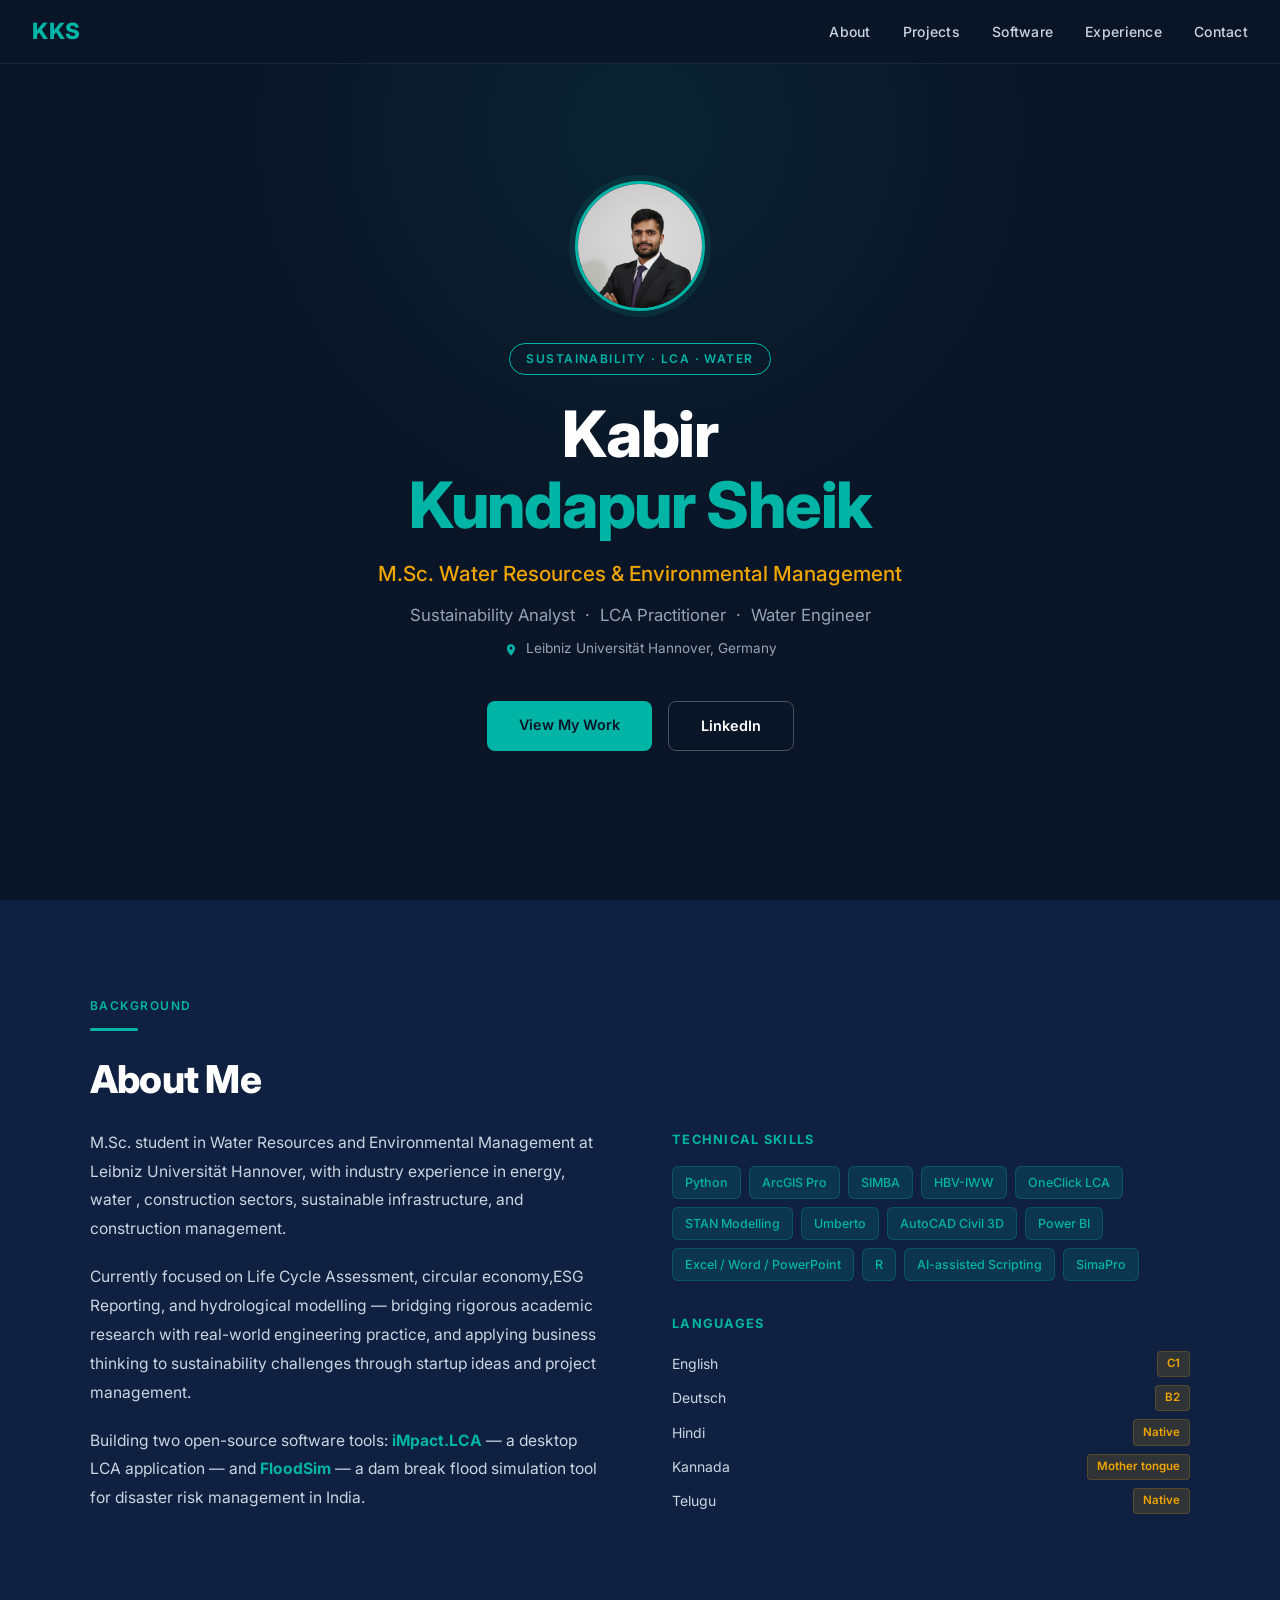
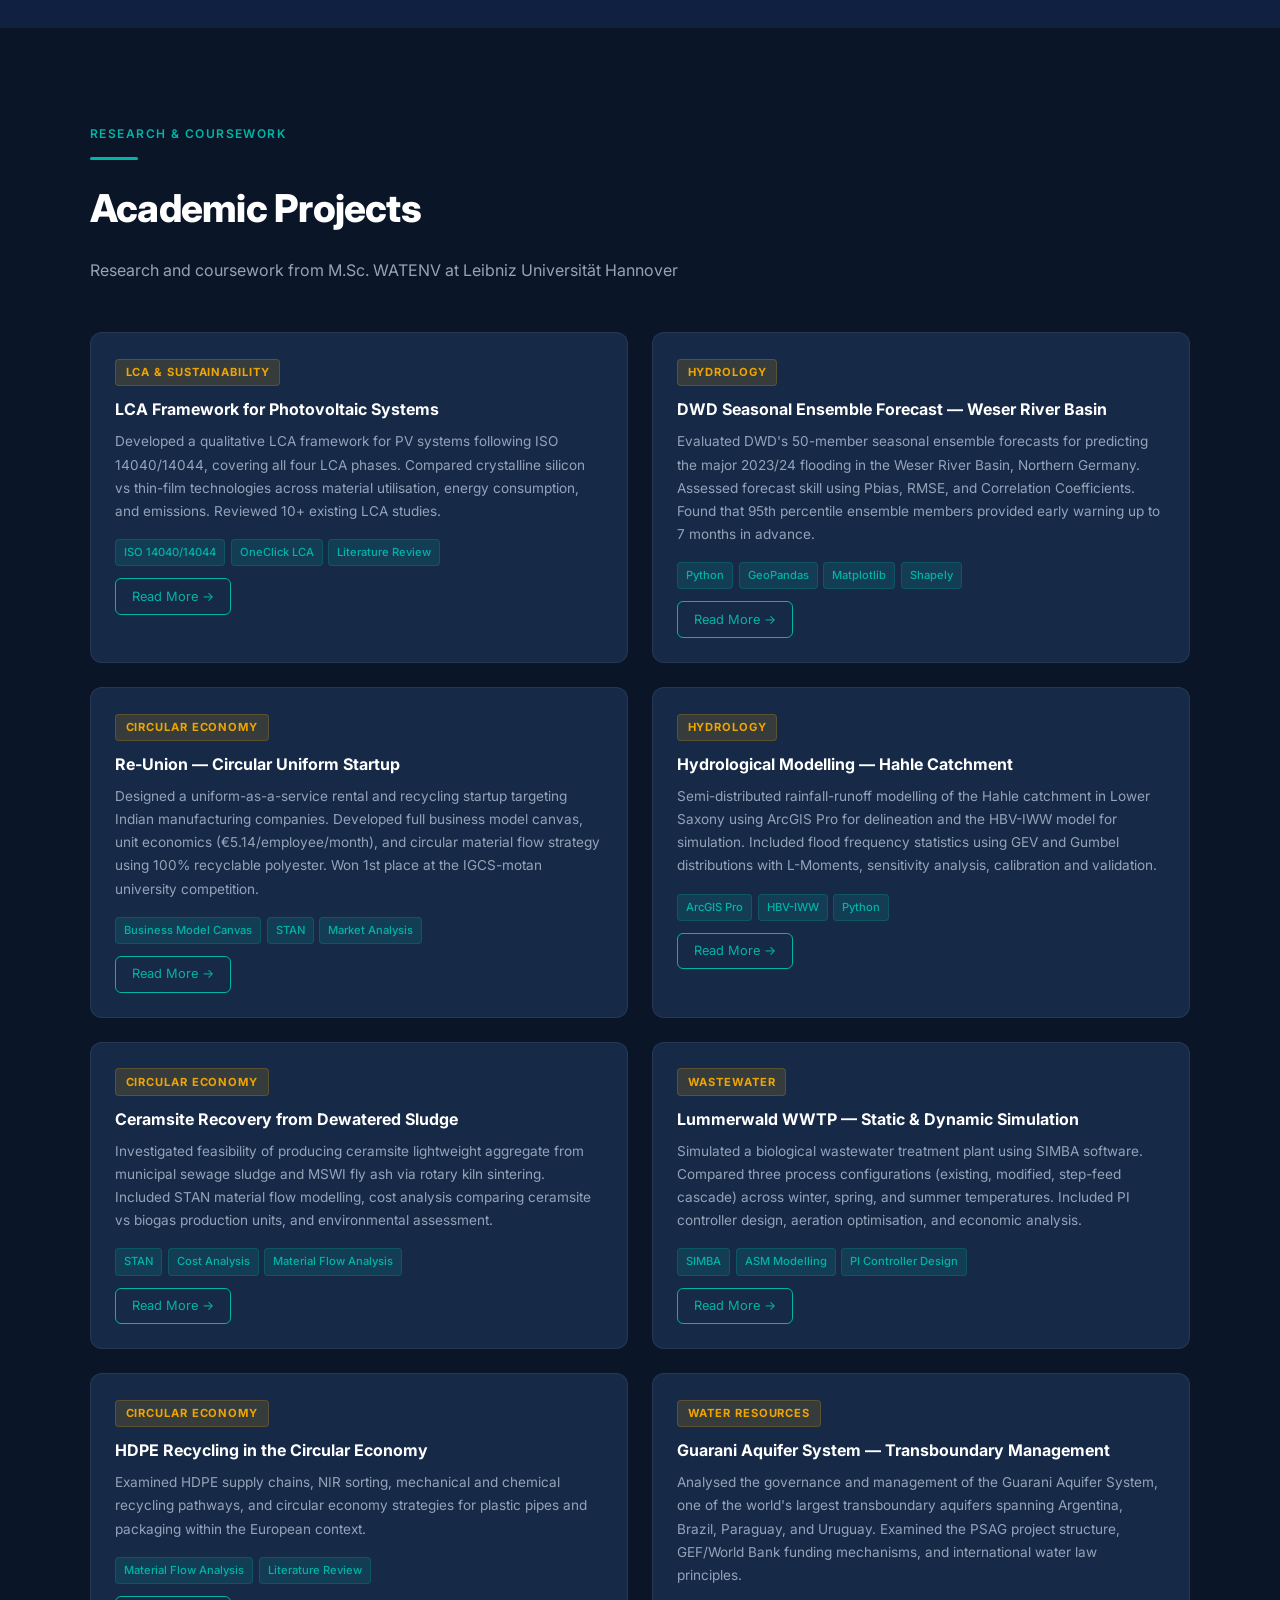
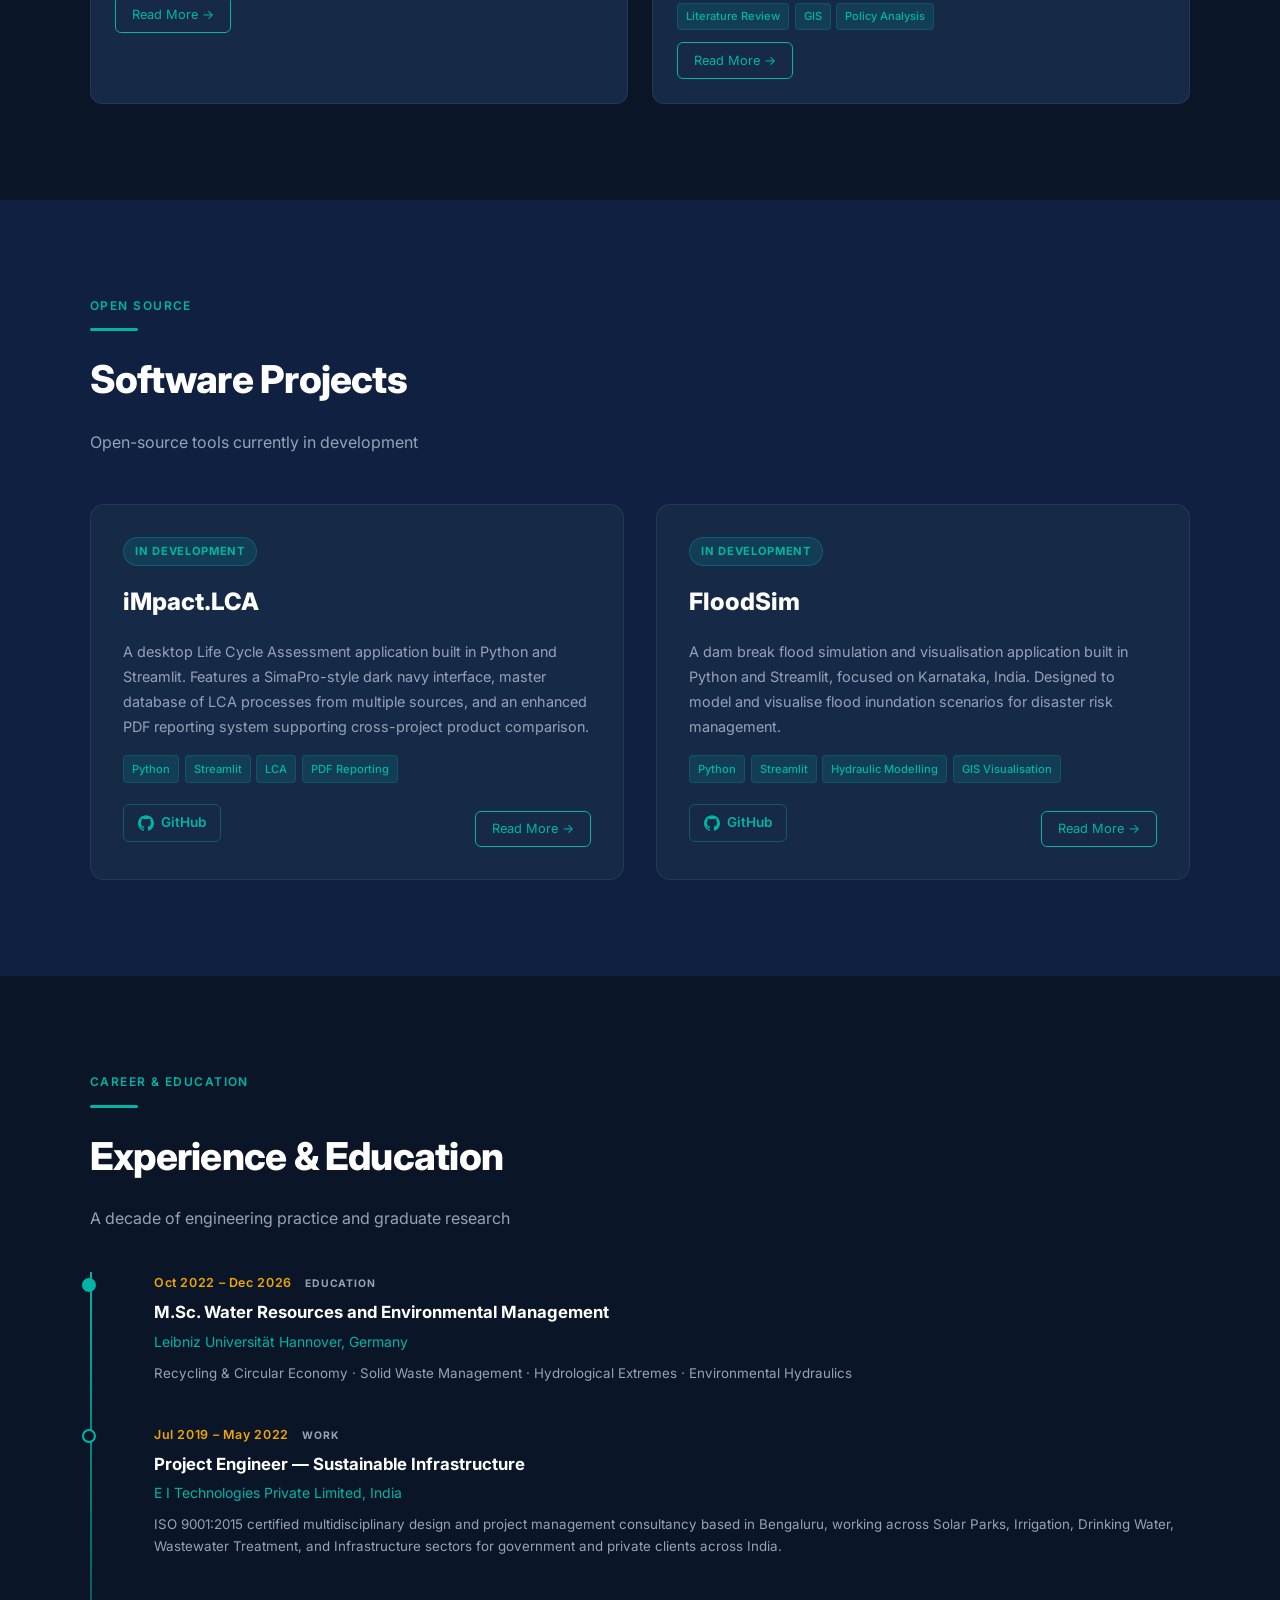
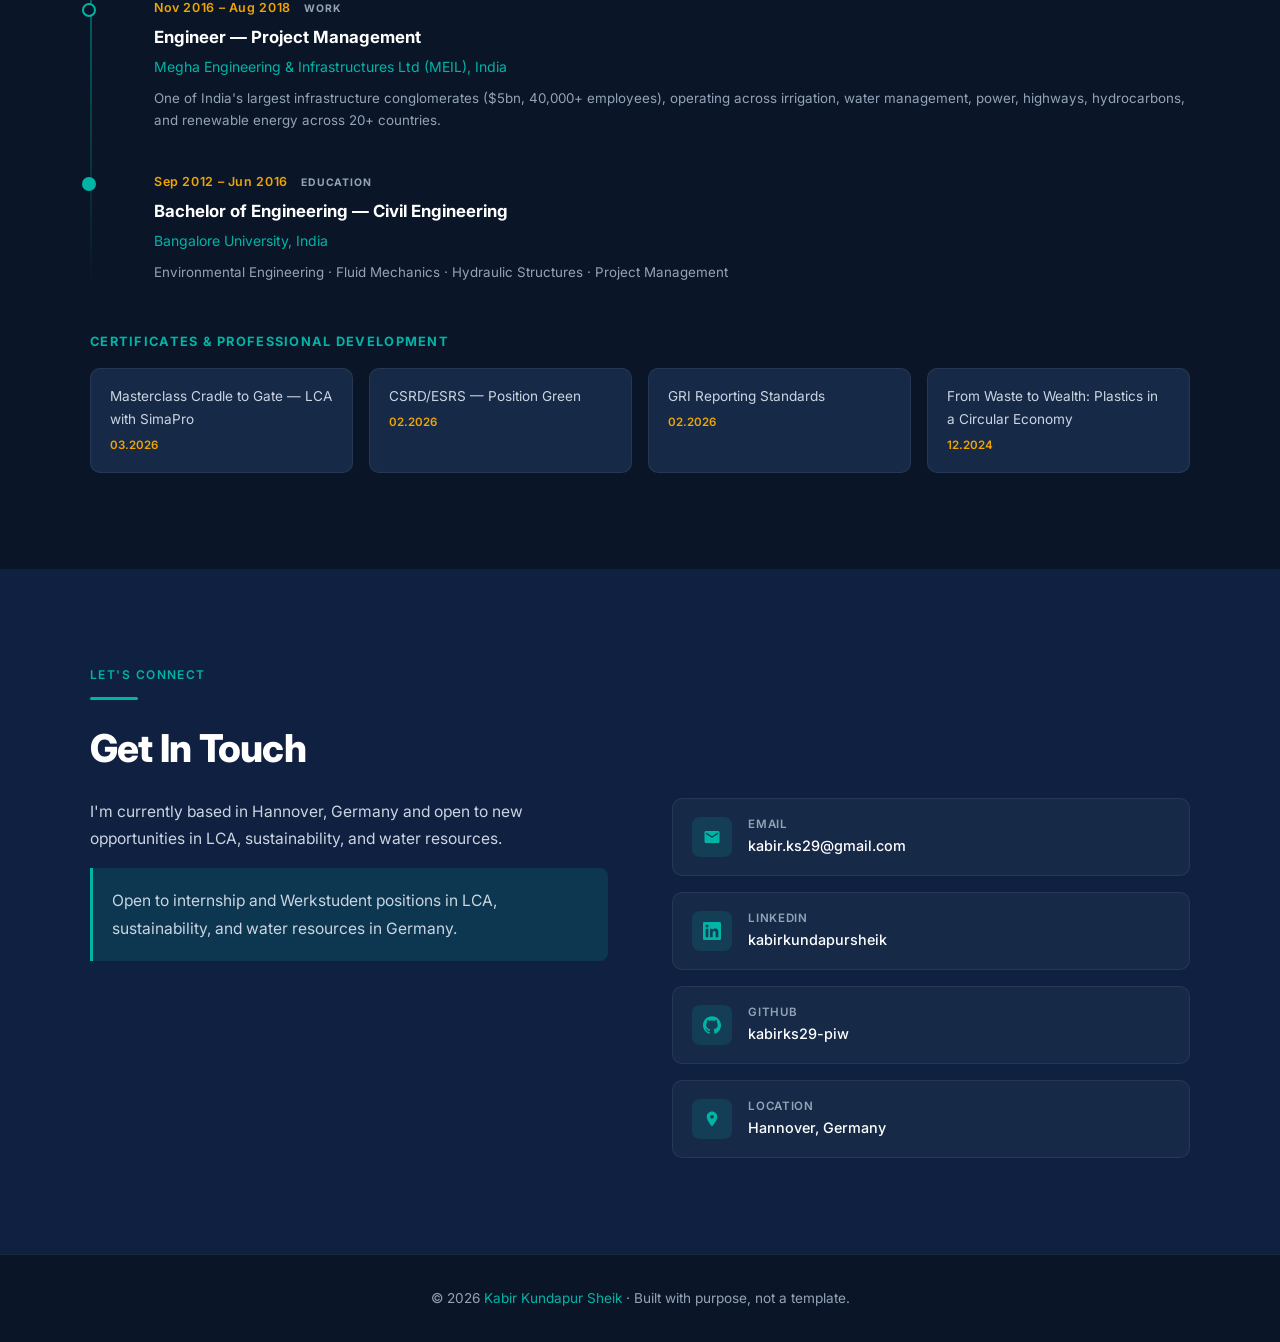
==== commit a72ef0b8: "Update About Me section with revised experience and focus areas Co-Authored-By: Claude Sonnet 4.6 <n" ====
--- a/index.html
+++ b/index.html
@@ -719,8 +719,8 @@
       <h2 class="section-heading">About Me</h2>
       <div class="about-grid">
         <div class="about-text">
-          <p>M.Sc. student in Water Resources and Environmental Management at Leibniz Universität Hannover, with industry experience spanning water supply engineering, sustainable infrastructure, and construction management in India.</p>
-          <p>Currently focused on Life Cycle Assessment, circular economy, and hydrological modelling — bridging rigorous academic research with real-world engineering practice, and applying business thinking to sustainability challenges through startup ideation and project management.</p>
+          <p>M.Sc. student in Water Resources and Environmental Management at Leibniz Universität Hannover, with industry experience in energy, water , construction sectors, sustainable infrastructure, and construction management.</p>
+          <p>Currently focused on Life Cycle Assessment, circular economy,ESG Reporting, and hydrological modelling — bridging rigorous academic research with real-world engineering practice, and applying business thinking to sustainability challenges through startup ideas and project management.</p>
           <p>Building two open-source software tools: <strong style="color:var(--teal)">iMpact.LCA</strong> — a desktop LCA application — and <strong style="color:var(--teal)">FloodSim</strong> — a dam break flood simulation tool for disaster risk management in India.</p>
         </div>
         <div class="about-right">
